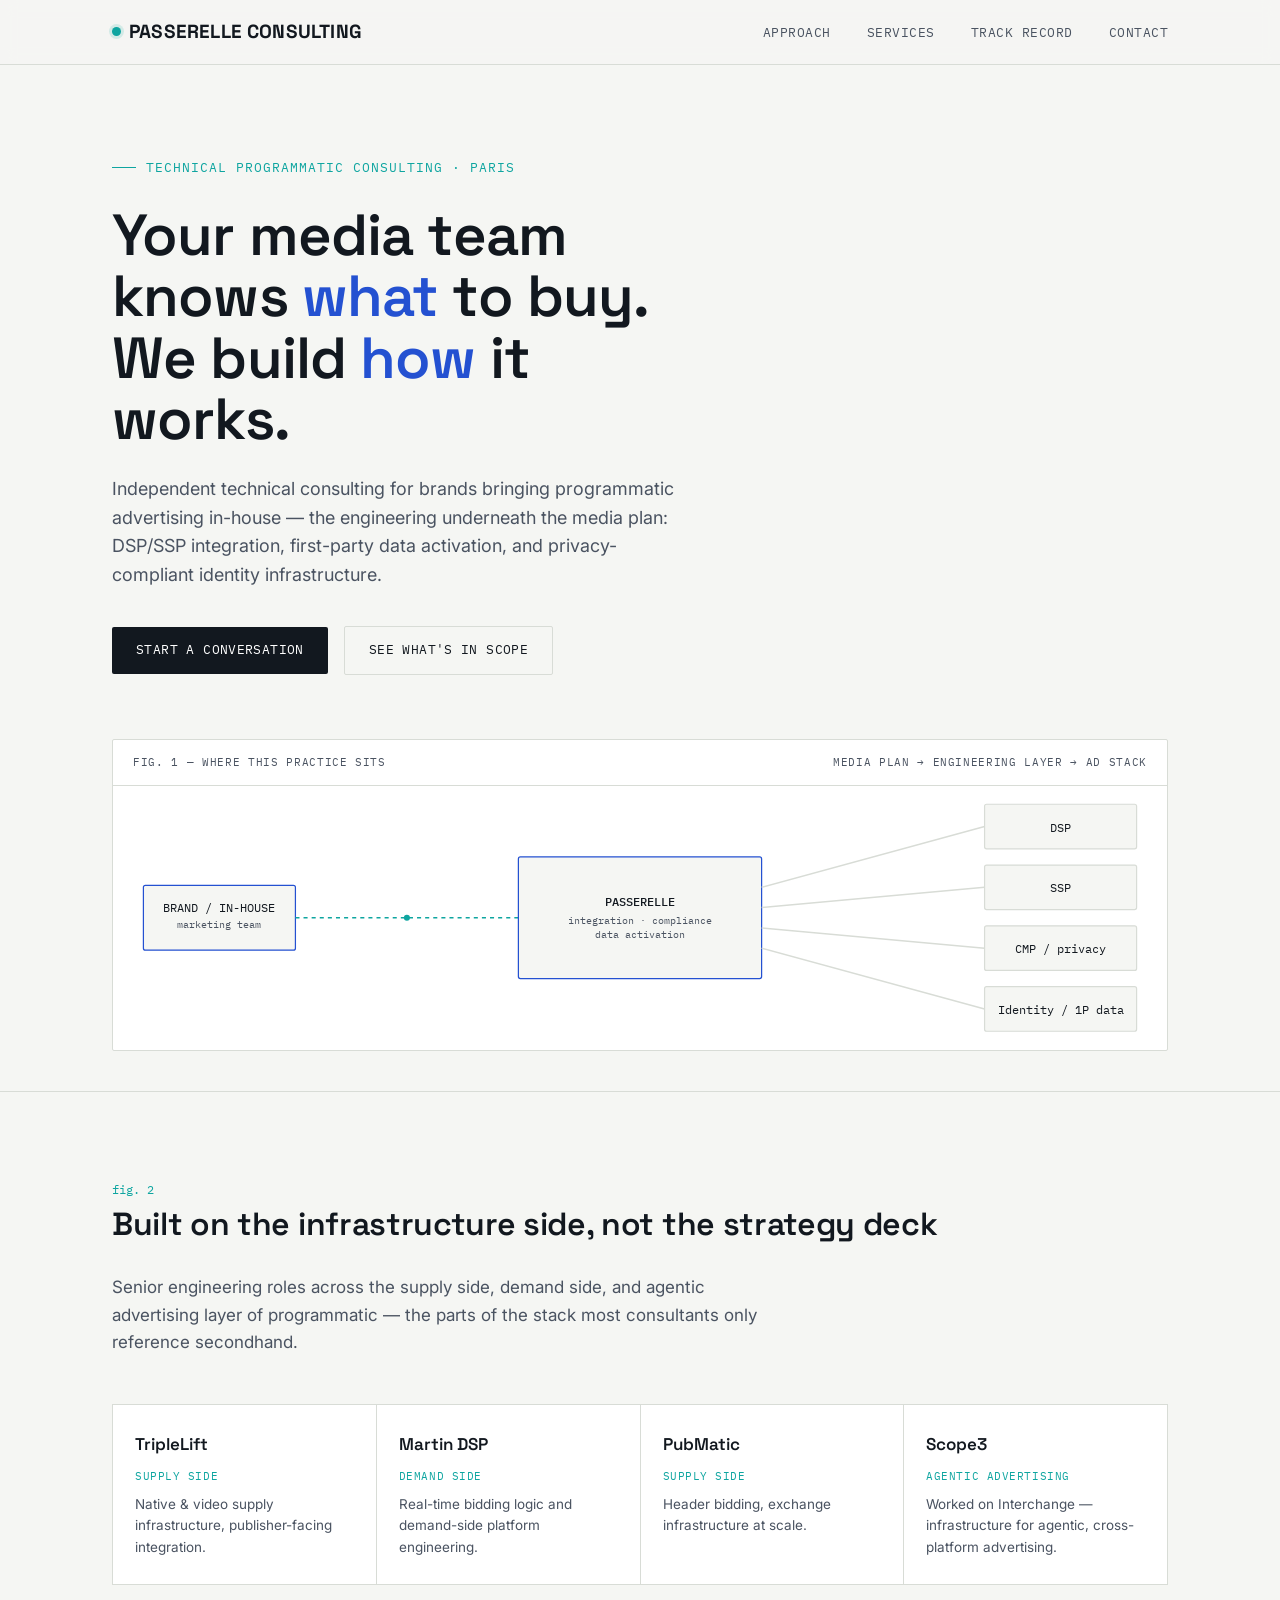
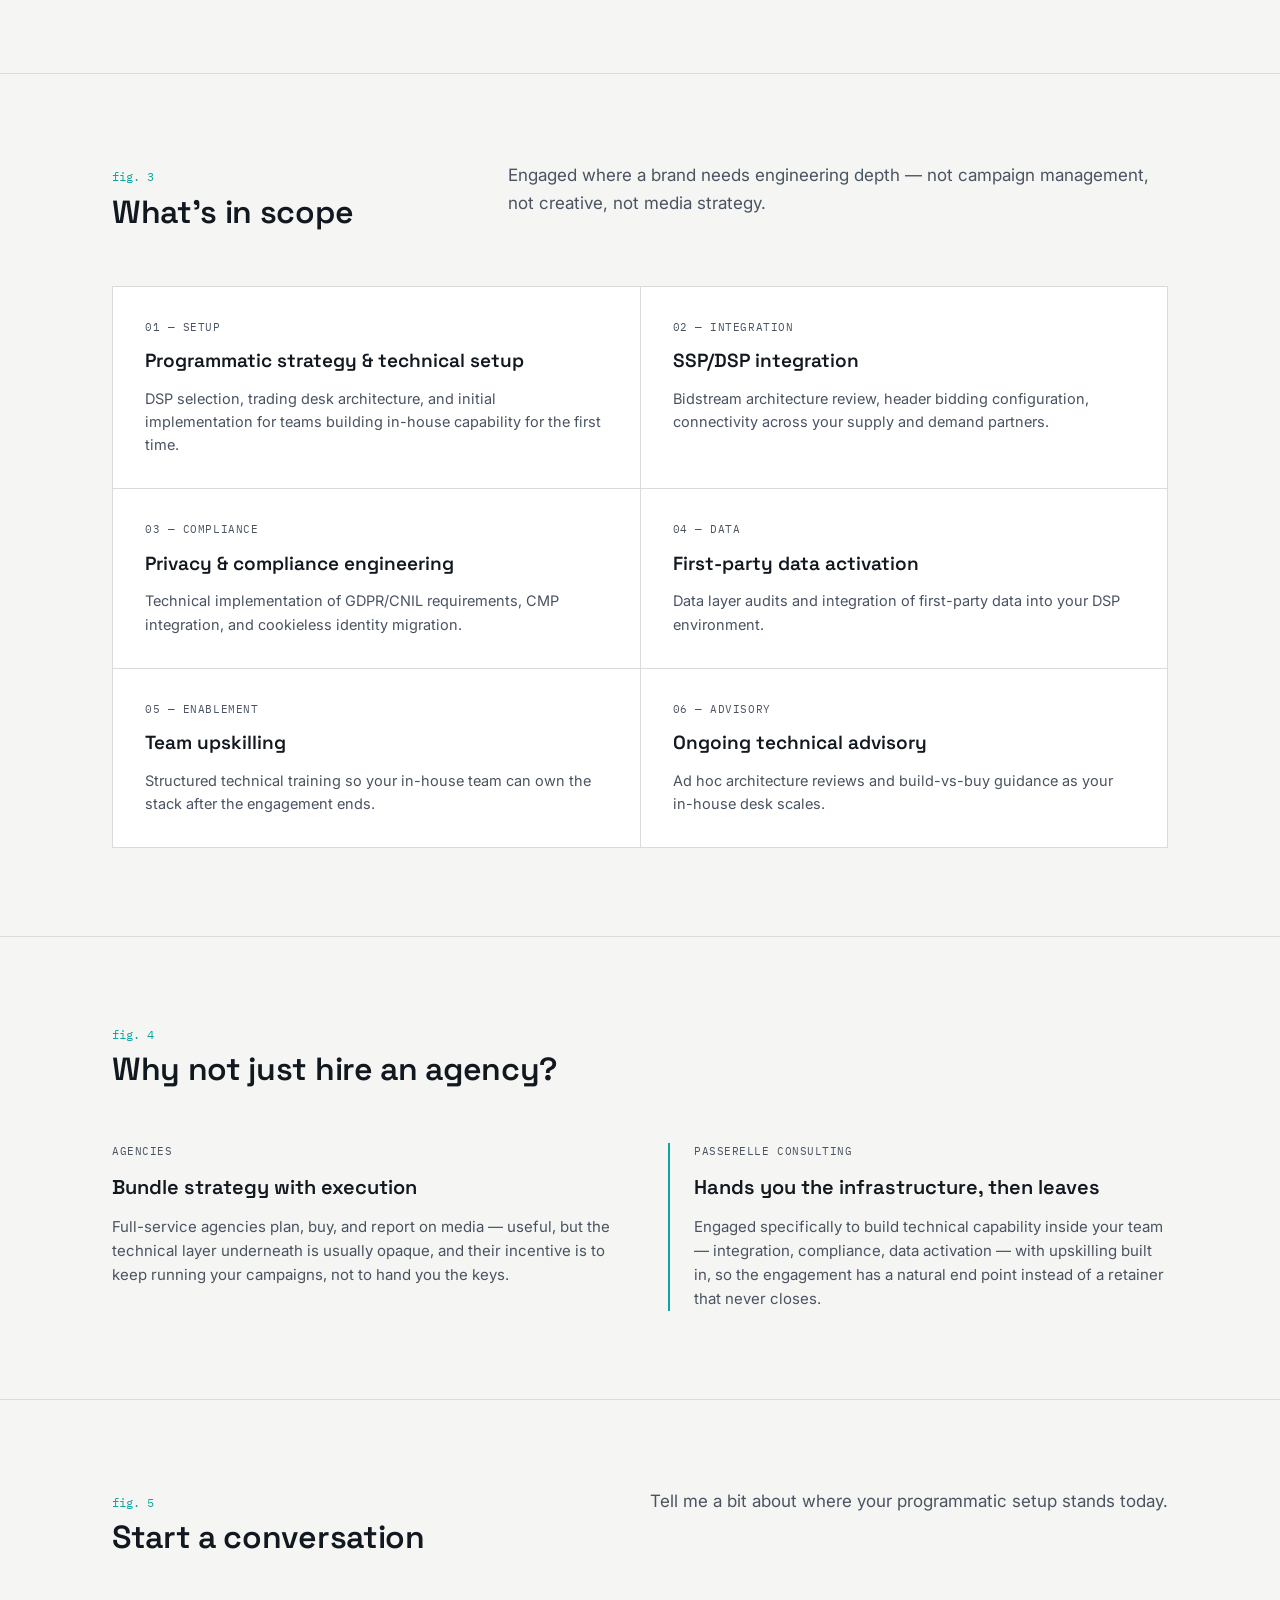
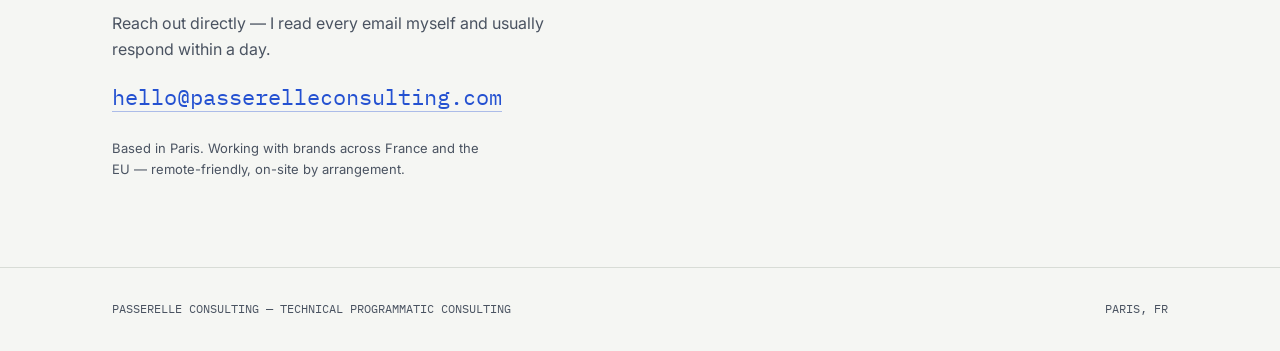
==== index.html @ 1ae9dc12 "update contact" ====
<!DOCTYPE html>
<html lang="en">
<head>
<meta charset="UTF-8">
<meta name="viewport" content="width=device-width, initial-scale=1.0">
<title>Passerelle Consulting — Technical Programmatic Consulting</title>
<link rel="preconnect" href="https://fonts.googleapis.com">
<link href="https://fonts.googleapis.com/css2?family=Space+Grotesk:wght@400;500;600;700&family=Inter:wght@400;500;600&family=IBM+Plex+Mono:wght@400;500&display=swap" rel="stylesheet">
<style>
  :root{
    --bg: #F5F6F3;
    --bg-panel: #FFFFFF;
    --ink: #12181F;
    --ink-soft: #4A5361;
    --line: #D8DCD6;
    --blue: #1E3A8A;
    --blue-bright: #2451D1;
    --trace: #0EA5A0;
    --amber: #C77C22;
    --radius: 2px;
  }
  *{ box-sizing: border-box; margin:0; padding:0; }
  html{ scroll-behavior: smooth; }
  body{
    background: var(--bg);
    color: var(--ink);
    font-family: 'Inter', sans-serif;
    font-size: 16px;
    line-height: 1.6;
    -webkit-font-smoothing: antialiased;
  }
  ::selection{ background: var(--trace); color: #fff; }
  a{ color: inherit; }
  .mono{ font-family: 'IBM Plex Mono', monospace; }
  .wrap{ max-width: 1120px; margin: 0 auto; padding: 0 32px; }

  /* Focus visibility */
  a:focus-visible, button:focus-visible, input:focus-visible, textarea:focus-visible{
    outline: 2px solid var(--blue-bright); outline-offset: 3px;
  }

  header{
    position: sticky; top:0; z-index: 50;
    background: rgba(245,246,243,0.9);
    backdrop-filter: blur(8px);
    border-bottom: 1px solid var(--line);
  }
  .nav{ display:flex; align-items:center; justify-content:space-between; height:64px; }
  .brand{ font-family:'Space Grotesk'; font-weight:700; font-size:19px; letter-spacing:0.01em; display:flex; align-items:center; gap:8px; text-decoration:none; color:var(--ink);}
  .brand-dot{ width:9px; height:9px; background:var(--trace); border-radius:50%; box-shadow:0 0 0 3px rgba(14,165,160,0.15);}
  .navlinks{ display:flex; gap:36px; list-style:none; }
  .navlinks a{ font-family:'IBM Plex Mono'; font-size:12.5px; letter-spacing:0.04em; text-transform:uppercase; text-decoration:none; color:var(--ink-soft); transition:color .15s; }
  .navlinks a:hover{ color:var(--blue-bright); }
  @media (max-width:720px){ .navlinks{ display:none; } }

  /* HERO */
  .hero{ padding: 92px 0 40px; }
  .eyebrow{
    font-family:'IBM Plex Mono'; font-size:12.5px; letter-spacing:0.08em; text-transform:uppercase;
    color: var(--trace); display:flex; align-items:center; gap:10px; margin-bottom:28px;
  }
  .eyebrow::before{ content:''; width:24px; height:1px; background:var(--trace); }
  h1{
    font-family:'Space Grotesk'; font-weight:600; font-size: clamp(34px, 5.4vw, 58px);
    line-height:1.06; letter-spacing:-0.015em; max-width: 15ch; color: var(--ink);
  }
  h1 em{ font-style:normal; color: var(--blue-bright); }
  .hero-sub{ max-width:52ch; margin-top:24px; font-size:18px; color:var(--ink-soft); }
  .hero-cta{ display:flex; gap:16px; margin-top:36px; flex-wrap:wrap; align-items:center;}
  .btn{
    font-family:'IBM Plex Mono'; font-size:13px; letter-spacing:0.03em; text-transform:uppercase;
    padding:13px 24px; border-radius:var(--radius); text-decoration:none; display:inline-block;
    transition: transform .15s ease, box-shadow .15s ease;
  }
  .btn-primary{ background:var(--ink); color:#fff; }
  .btn-primary:hover{ transform:translateY(-2px); box-shadow:0 6px 18px rgba(18,24,31,0.22); }
  .btn-ghost{ border:1px solid var(--line); color:var(--ink); }
  .btn-ghost:hover{ border-color:var(--blue-bright); color:var(--blue-bright); }

  /* SIGNAL DIAGRAM */
  .diagram{ margin-top:64px; border:1px solid var(--line); background:var(--bg-panel); border-radius:var(--radius); overflow:hidden; }
  .diagram-label{
    font-family:'IBM Plex Mono'; font-size:11px; letter-spacing:0.06em; text-transform:uppercase; color:var(--ink-soft);
    padding:14px 20px; border-bottom:1px solid var(--line); display:flex; justify-content:space-between;
  }
  .diagram svg{ display:block; width:100%; height:auto; }
  .node-label{ font-family:'IBM Plex Mono', monospace; font-size:12px; fill: var(--ink); }
  .node-sub{ font-family:'IBM Plex Mono', monospace; font-size:9.5px; fill: var(--ink-soft); }
  .trace-line{ stroke: var(--line); stroke-width:1.5; fill:none; }
  .trace-active{ stroke: var(--trace); stroke-width:1.5; fill:none; stroke-dasharray: 4 4; animation: dash 22s linear infinite; }
  @keyframes dash{ to{ stroke-dashoffset: -400; } }
  .node-box{ fill:var(--bg); stroke:var(--line); stroke-width:1.2; }
  .node-box.hi{ stroke: var(--blue-bright); }
  .pulse{ fill: var(--trace); }

  /* SECTIONS */
  section{ padding: 88px 0; border-top:1px solid var(--line); }
  .section-head{ display:flex; align-items:baseline; justify-content:space-between; margin-bottom:48px; gap:24px; flex-wrap:wrap; }
  .section-num{ font-family:'IBM Plex Mono'; font-size:12px; color:var(--trace); }
  h2{ font-family:'Space Grotesk'; font-weight:600; font-size: clamp(24px, 3vw, 32px); letter-spacing:-0.01em; }
  .lede{ max-width:60ch; color:var(--ink-soft); font-size:17px; }

  /* PEDIGREE */
  .pedigree-grid{ display:grid; grid-template-columns: repeat(4, 1fr); gap:1px; background:var(--line); border:1px solid var(--line); margin-top:8px;}
  .ped-card{ background:var(--bg-panel); padding:26px 22px; }
  .ped-card .co{ font-family:'Space Grotesk'; font-weight:600; font-size:17px; }
  .ped-card .role{ font-family:'IBM Plex Mono'; font-size:11px; text-transform:uppercase; letter-spacing:0.05em; color:var(--trace); margin-top:10px; }
  .ped-card .desc{ font-size:13.5px; color:var(--ink-soft); margin-top:8px; }
  @media (max-width:820px){ .pedigree-grid{ grid-template-columns: 1fr 1fr; } }
  @media (max-width:520px){ .pedigree-grid{ grid-template-columns: 1fr; } }

  /* SERVICES */
  .services{ display:grid; grid-template-columns: repeat(2, 1fr); gap:1px; background:var(--line); border:1px solid var(--line); }
  .svc{ background:var(--bg-panel); padding:32px; }
  .svc .tag{ font-family:'IBM Plex Mono'; font-size:11px; color: var(--ink-soft); text-transform:uppercase; letter-spacing:0.05em; }
  .svc h3{ font-family:'Space Grotesk'; font-size:19px; font-weight:600; margin-top:10px; }
  .svc p{ margin-top:10px; font-size:14.5px; color:var(--ink-soft); }
  @media (max-width:720px){ .services{ grid-template-columns: 1fr; } }

  /* APPROACH */
  .approach{ display:grid; grid-template-columns: 1fr 1fr; gap:56px; align-items:start; }
  .approach-col .k{ font-family:'IBM Plex Mono'; font-size:11px; text-transform:uppercase; letter-spacing:0.05em; color:var(--ink-soft); margin-bottom:10px; }
  .approach-col h3{ font-family:'Space Grotesk'; font-size:20px; font-weight:600; margin-bottom:12px; }
  .approach-col p{ color:var(--ink-soft); font-size:15px; }
  .approach-col.hi{ border-left:2px solid var(--trace); padding-left:24px; }
  @media (max-width:720px){ .approach{ grid-template-columns:1fr; } }

  /* CONTACT */
  .contact-grid{ display:grid; grid-template-columns: 1fr 1fr; gap:64px; }
  .field{ margin-bottom:20px; }
  label{ display:block; font-family:'IBM Plex Mono'; font-size:11px; text-transform:uppercase; letter-spacing:0.05em; color:var(--ink-soft); margin-bottom:8px; }
  input, textarea{
    width:100%; background:var(--bg-panel); border:1px solid var(--line); border-radius:var(--radius);
    padding:12px 14px; font-family:'Inter'; font-size:14.5px; color:var(--ink);
  }
  textarea{ resize:vertical; min-height:110px; }
  input:focus, textarea:focus{ border-color: var(--blue-bright); outline:none; }
  .direct{ margin-top:8px; }
  .direct a{ color:var(--blue-bright); text-decoration:none; border-bottom:1px solid rgba(36,81,209,0.35); }
  @media (max-width:720px){ .contact-grid{ grid-template-columns:1fr; gap:36px; } }

  footer{ border-top:1px solid var(--line); padding:32px 0; }
  .foot-row{ display:flex; justify-content:space-between; align-items:center; flex-wrap:wrap; gap:12px; }
  .foot-row span{ font-family:'IBM Plex Mono'; font-size:11.5px; color:var(--ink-soft); }

  @media (prefers-reduced-motion: reduce){
    .trace-active{ animation:none; }
    html{ scroll-behavior:auto; }
  }
</style>
</head>
<body>

<header>
  <div class="wrap nav">
    <a href="#" class="brand"><span class="brand-dot"></span>PASSERELLE CONSULTING</a>
    <ul class="navlinks">
      <li><a href="#approach">Approach</a></li>
      <li><a href="#services">Services</a></li>
      <li><a href="#pedigree">Track record</a></li>
      <li><a href="#contact">Contact</a></li>
    </ul>
  </div>
</header>

<main>
  <section class="hero" style="border-top:none; padding-top:92px;">
    <div class="wrap">
      <div class="eyebrow">Technical programmatic consulting · Paris</div>
      <h1>Your media team knows <em>what</em> to buy.<br>We build <em>how</em> it works.</h1>
      <p class="hero-sub">Independent technical consulting for brands bringing programmatic advertising in-house — the engineering underneath the media plan: DSP/SSP integration, first-party data activation, and privacy-compliant identity infrastructure.</p>
      <div class="hero-cta">
        <a href="#contact" class="btn btn-primary">Start a conversation</a>
        <a href="#services" class="btn btn-ghost">See what's in scope</a>
      </div>

      <div class="diagram">
        <div class="diagram-label">
          <span>fig. 1 — where this practice sits</span>
          <span>media plan → engineering layer → ad stack</span>
        </div>
        <svg viewBox="0 0 1040 260" xmlns="http://www.w3.org/2000/svg" role="img" aria-label="Diagram showing the consultancy positioned between a brand's marketing team and its DSP, SSP, CMP, and identity infrastructure">
          <!-- BRAND node -->
          <rect x="30" y="98" width="150" height="64" rx="2" class="node-box hi"/>
          <text x="105" y="124" text-anchor="middle" class="node-label">BRAND / IN-HOUSE</text>
          <text x="105" y="140" text-anchor="middle" class="node-sub">marketing team</text>

          <!-- trace to center -->
          <path d="M180,130 L 400,130" class="trace-active"/>
          <circle cx="290" cy="130" r="3" class="pulse"/>

          <!-- CENTER engineering layer -->
          <rect x="400" y="70" width="240" height="120" rx="2" class="node-box hi" stroke-width="1.6"/>
          <text x="520" y="118" text-anchor="middle" class="node-label" font-weight="500">PASSERELLE</text>
          <text x="520" y="136" text-anchor="middle" class="node-sub">integration · compliance</text>
          <text x="520" y="150" text-anchor="middle" class="node-sub">data activation</text>

          <!-- traces out to 4 nodes -->
          <path d="M640,100 L 860,40" class="trace-line"/>
          <path d="M640,120 L 860,100" class="trace-line"/>
          <path d="M640,140 L 860,160" class="trace-line"/>
          <path d="M640,160 L 860,220" class="trace-line"/>

          <rect x="860" y="18" width="150" height="44" rx="2" class="node-box"/>
          <text x="935" y="45" text-anchor="middle" class="node-label">DSP</text>

          <rect x="860" y="78" width="150" height="44" rx="2" class="node-box"/>
          <text x="935" y="105" text-anchor="middle" class="node-label">SSP</text>

          <rect x="860" y="138" width="150" height="44" rx="2" class="node-box"/>
          <text x="935" y="165" text-anchor="middle" class="node-label">CMP / privacy</text>

          <rect x="860" y="198" width="150" height="44" rx="2" class="node-box"/>
          <text x="935" y="225" text-anchor="middle" class="node-label">Identity / 1P data</text>
        </svg>
      </div>
    </div>
  </section>

  <section id="pedigree">
    <div class="wrap">
      <div class="section-head">
        <div>
          <div class="section-num mono">fig. 2</div>
          <h2>Built on the infrastructure side, not the strategy deck</h2>
        </div>
        <p class="lede">Senior engineering roles across the supply side, demand side, and agentic advertising layer of programmatic — the parts of the stack most consultants only reference secondhand.</p>
      </div>
      <div class="pedigree-grid">
        <div class="ped-card">
          <div class="co">TripleLift</div>
          <div class="role">Supply side</div>
          <div class="desc">Native & video supply infrastructure, publisher-facing integration.</div>
        </div>
        <div class="ped-card">
          <div class="co">Martin DSP</div>
          <div class="role">Demand side</div>
          <div class="desc">Real-time bidding logic and demand-side platform engineering.</div>
        </div>
        <div class="ped-card">
          <div class="co">PubMatic</div>
          <div class="role">Supply side</div>
          <div class="desc">Header bidding, exchange infrastructure at scale.</div>
        </div>
        <div class="ped-card">
          <div class="co">Scope3</div>
          <div class="role">Agentic advertising</div>
          <div class="desc">Worked on Interchange — infrastructure for agentic, cross-platform advertising.</div>
        </div>
      </div>
    </div>
  </section>

  <section id="services">
    <div class="wrap">
      <div class="section-head">
        <div>
          <div class="section-num mono">fig. 3</div>
          <h2>What's in scope</h2>
        </div>
        <p class="lede">Engaged where a brand needs engineering depth — not campaign management, not creative, not media strategy.</p>
      </div>
      <div class="services">
        <div class="svc">
          <div class="tag">01 — setup</div>
          <h3>Programmatic strategy &amp; technical setup</h3>
          <p>DSP selection, trading desk architecture, and initial implementation for teams building in-house capability for the first time.</p>
        </div>
        <div class="svc">
          <div class="tag">02 — integration</div>
          <h3>SSP/DSP integration</h3>
          <p>Bidstream architecture review, header bidding configuration, connectivity across your supply and demand partners.</p>
        </div>
        <div class="svc">
          <div class="tag">03 — compliance</div>
          <h3>Privacy &amp; compliance engineering</h3>
          <p>Technical implementation of GDPR/CNIL requirements, CMP integration, and cookieless identity migration.</p>
        </div>
        <div class="svc">
          <div class="tag">04 — data</div>
          <h3>First-party data activation</h3>
          <p>Data layer audits and integration of first-party data into your DSP environment.</p>
        </div>
        <div class="svc">
          <div class="tag">05 — enablement</div>
          <h3>Team upskilling</h3>
          <p>Structured technical training so your in-house team can own the stack after the engagement ends.</p>
        </div>
        <div class="svc">
          <div class="tag">06 — advisory</div>
          <h3>Ongoing technical advisory</h3>
          <p>Ad hoc architecture reviews and build-vs-buy guidance as your in-house desk scales.</p>
        </div>
      </div>
    </div>
  </section>

  <section id="approach">
    <div class="wrap">
      <div class="section-head">
        <div>
          <div class="section-num mono">fig. 4</div>
          <h2>Why not just hire an agency?</h2>
        </div>
      </div>
      <div class="approach">
        <div class="approach-col">
          <div class="k">Agencies</div>
          <h3>Bundle strategy with execution</h3>
          <p>Full-service agencies plan, buy, and report on media — useful, but the technical layer underneath is usually opaque, and their incentive is to keep running your campaigns, not to hand you the keys.</p>
        </div>
        <div class="approach-col hi">
          <div class="k">Passerelle Consulting</div>
          <h3>Hands you the infrastructure, then leaves</h3>
          <p>Engaged specifically to build technical capability inside your team — integration, compliance, data activation — with upskilling built in, so the engagement has a natural end point instead of a retainer that never closes.</p>
        </div>
      </div>
    </div>
  </section>

  <section id="contact">
    <div class="wrap">
      <div class="section-head">
        <div>
          <div class="section-num mono">fig. 5</div>
          <h2>Start a conversation</h2>
        </div>
        <p class="lede">Tell me a bit about where your programmatic setup stands today.</p>
      </div>
      <div>
        <p style="color:var(--ink-soft); font-size:16px; max-width:46ch;">Reach out directly — I read every email myself and usually respond within a day.</p>
        <p class="direct mono" style="margin-top:16px; font-size:22px;"><a href="mailto:hello@passerelleconsulting.com">hello@passerelleconsulting.com</a></p>
        <p style="margin-top:24px; font-size:13px; color:var(--ink-soft); max-width:46ch;">Based in Paris. Working with brands across France and the EU — remote-friendly, on-site by arrangement.</p>
      </div>
    </div>
  </section>
</main>

<footer>
  <div class="wrap foot-row">
    <span>PASSERELLE CONSULTING — TECHNICAL PROGRAMMATIC CONSULTING</span>
    <span>PARIS, FR</span>
  </div>
</footer>

</body>
</html>
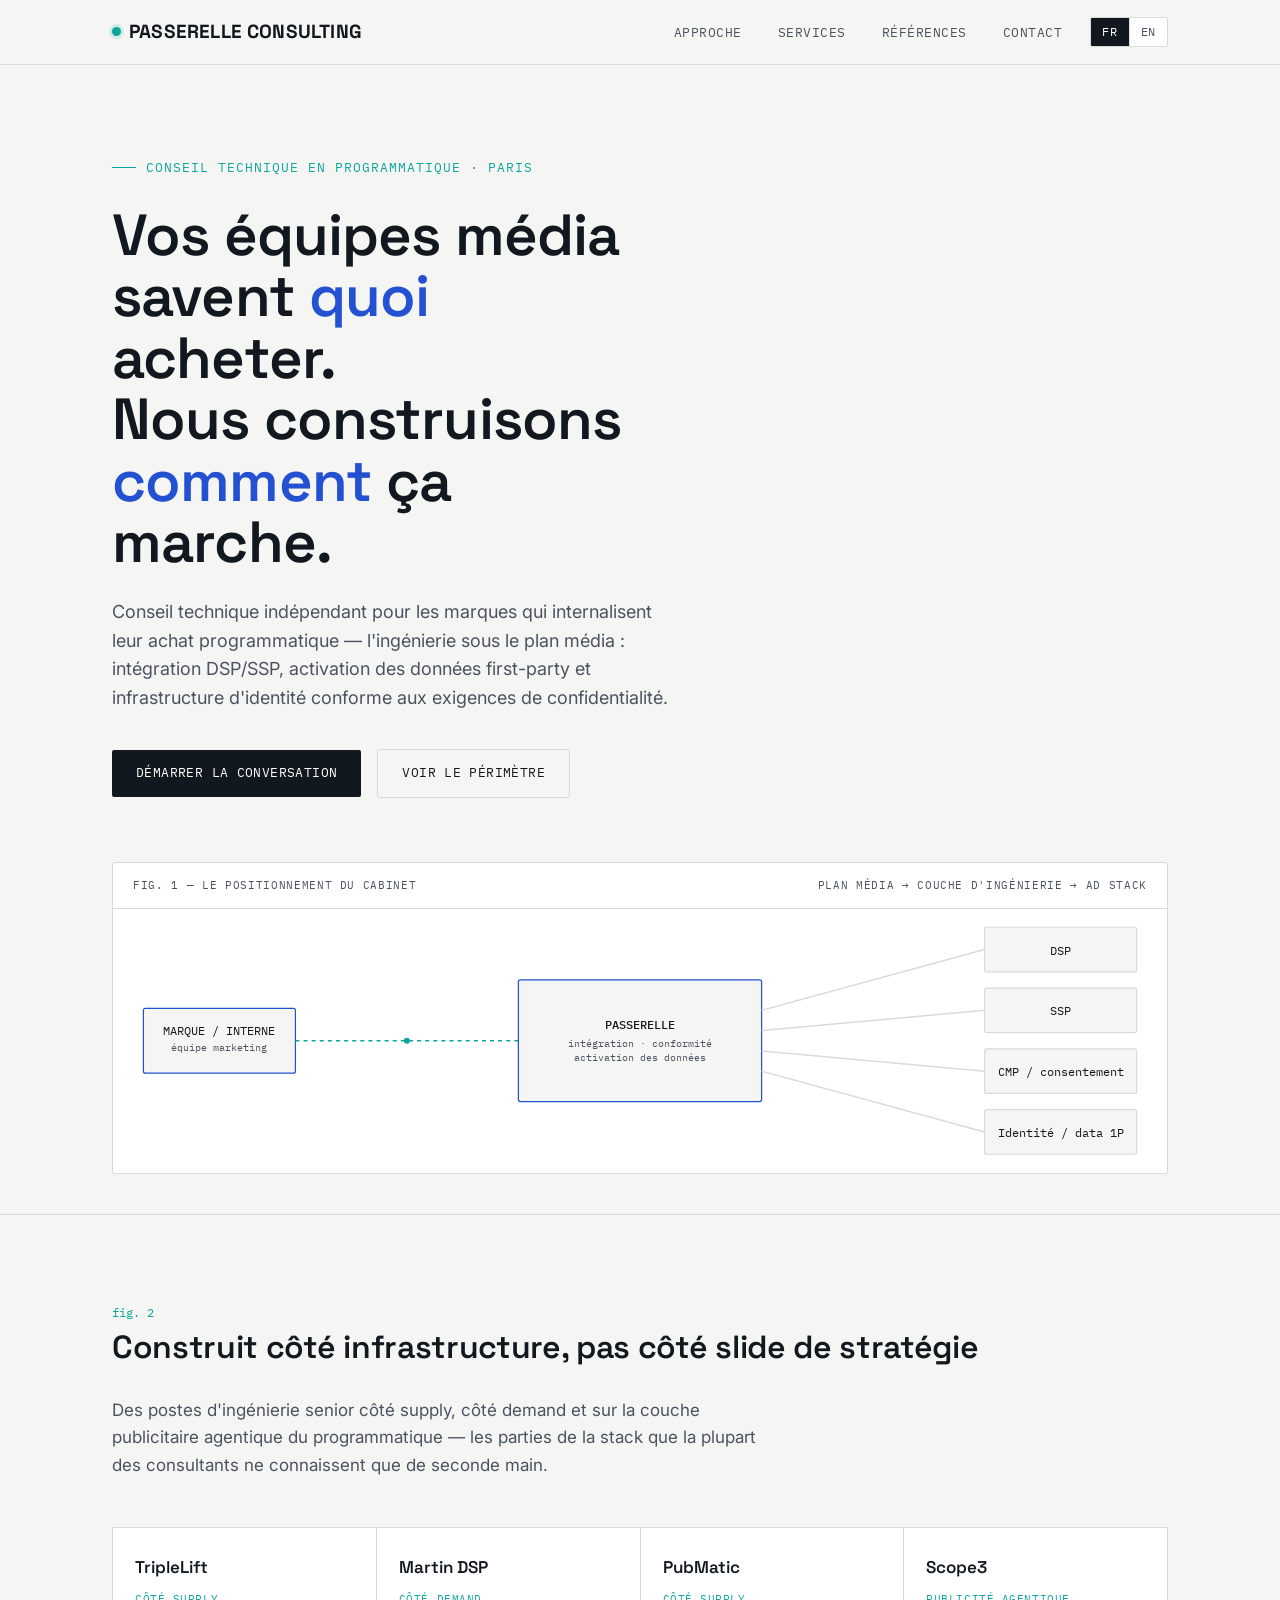
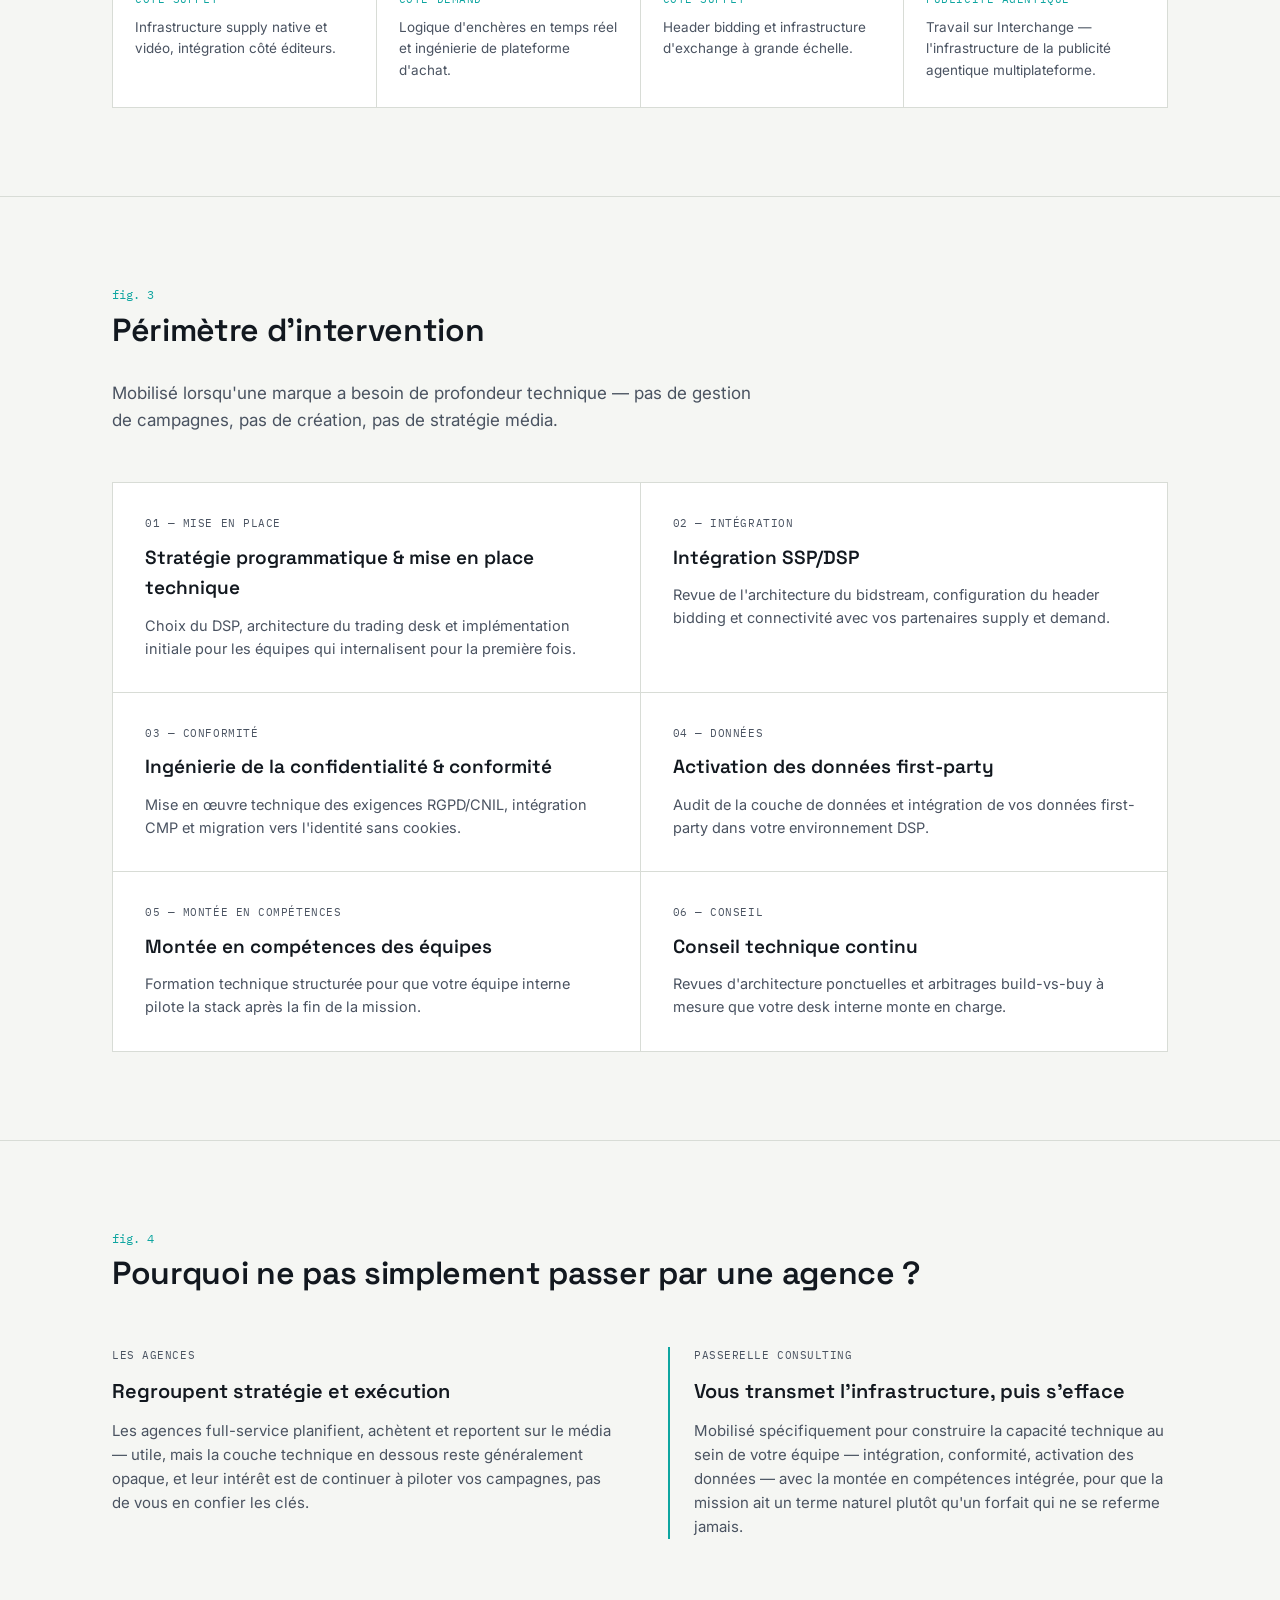
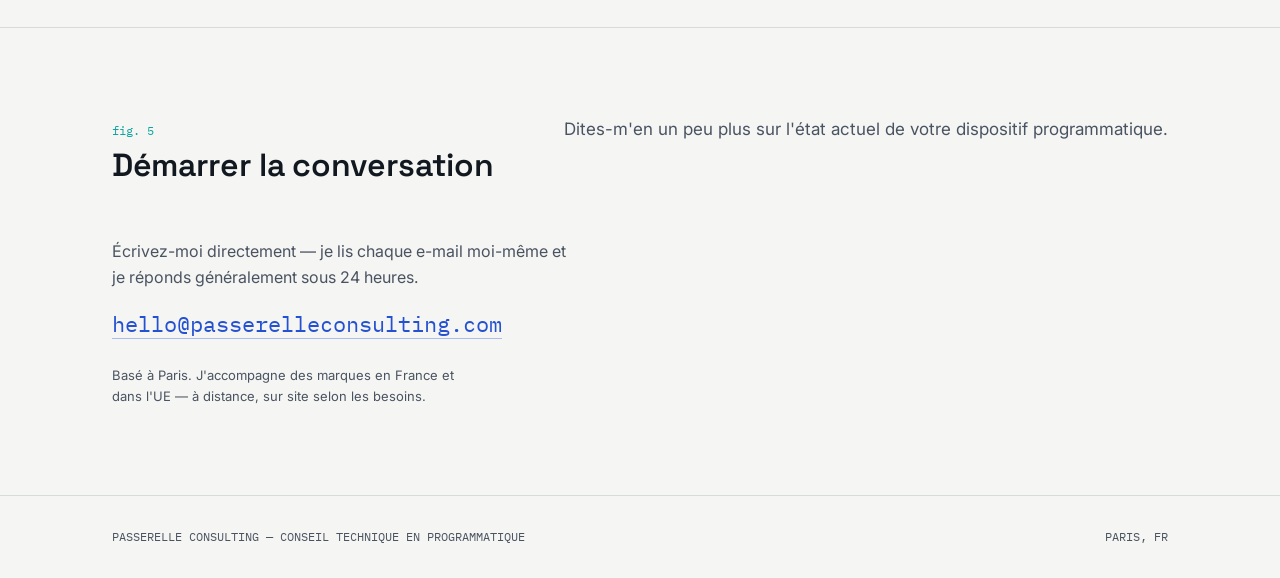
==== commit afae0036: "Add FR/EN language toggle with French as default Site now ships in French by default with an EN togg" ====
--- a/index.html
+++ b/index.html
@@ -1,9 +1,9 @@
 <!DOCTYPE html>
-<html lang="en">
+<html lang="fr">
 <head>
 <meta charset="UTF-8">
 <meta name="viewport" content="width=device-width, initial-scale=1.0">
-<title>Passerelle Consulting — Technical Programmatic Consulting</title>
+<title>Passerelle Consulting — Conseil technique en programmatique</title>
 <link rel="preconnect" href="https://fonts.googleapis.com">
 <link href="https://fonts.googleapis.com/css2?family=Space+Grotesk:wght@400;500;600;700&family=Inter:wght@400;500;600&family=IBM+Plex+Mono:wght@400;500&display=swap" rel="stylesheet">
 <style>
@@ -53,6 +53,22 @@
   .navlinks a:hover{ color:var(--blue-bright); }
   @media (max-width:720px){ .navlinks{ display:none; } }
 
+  /* LANGUAGE TOGGLE */
+  .nav-right{ display:flex; align-items:center; gap:28px; }
+  .lang{
+    display:flex; align-items:center; border:1px solid var(--line);
+    border-radius:var(--radius); overflow:hidden; background:var(--bg-panel);
+  }
+  .lang button{
+    font-family:'IBM Plex Mono', monospace; font-size:11.5px; letter-spacing:0.06em;
+    padding:6px 11px; border:none; background:transparent; color:var(--ink-soft);
+    cursor:pointer; transition: background .15s, color .15s; line-height:1.4;
+  }
+  .lang button + button{ border-left:1px solid var(--line); }
+  .lang button:hover{ color:var(--blue-bright); }
+  .lang button[aria-pressed="true"]{ background:var(--ink); color:#fff; }
+  .lang button[aria-pressed="true"]:hover{ color:#fff; }
+
   /* HERO */
   .hero{ padding: 92px 0 40px; }
   .eyebrow{
@@ -154,36 +170,42 @@
 <header>
   <div class="wrap nav">
     <a href="#" class="brand"><span class="brand-dot"></span>PASSERELLE CONSULTING</a>
-    <ul class="navlinks">
-      <li><a href="#approach">Approach</a></li>
-      <li><a href="#services">Services</a></li>
-      <li><a href="#pedigree">Track record</a></li>
-      <li><a href="#contact">Contact</a></li>
-    </ul>
+    <div class="nav-right">
+      <ul class="navlinks">
+        <li><a href="#approach" data-i18n="nav.approach">Approche</a></li>
+        <li><a href="#services" data-i18n="nav.services">Services</a></li>
+        <li><a href="#pedigree" data-i18n="nav.pedigree">Références</a></li>
+        <li><a href="#contact" data-i18n="nav.contact">Contact</a></li>
+      </ul>
+      <div class="lang" role="group" data-i18n-label="lang.aria" aria-label="Choix de la langue">
+        <button type="button" data-lang="fr" aria-pressed="true" lang="fr">FR</button>
+        <button type="button" data-lang="en" aria-pressed="false" lang="en">EN</button>
+      </div>
+    </div>
   </div>
 </header>
 
 <main>
   <section class="hero" style="border-top:none; padding-top:92px;">
     <div class="wrap">
-      <div class="eyebrow">Technical programmatic consulting · Paris</div>
-      <h1>Your media team knows <em>what</em> to buy.<br>We build <em>how</em> it works.</h1>
-      <p class="hero-sub">Independent technical consulting for brands bringing programmatic advertising in-house — the engineering underneath the media plan: DSP/SSP integration, first-party data activation, and privacy-compliant identity infrastructure.</p>
+      <div class="eyebrow" data-i18n="hero.eyebrow">Conseil technique en programmatique · Paris</div>
+      <h1 data-i18n-html="hero.h1">Vos équipes média savent <em>quoi</em> acheter.<br>Nous construisons <em>comment</em> ça marche.</h1>
+      <p class="hero-sub" data-i18n="hero.sub">Conseil technique indépendant pour les marques qui internalisent leur achat programmatique — l'ingénierie sous le plan média : intégration DSP/SSP, activation des données first-party et infrastructure d'identité conforme aux exigences de confidentialité.</p>
       <div class="hero-cta">
-        <a href="#contact" class="btn btn-primary">Start a conversation</a>
-        <a href="#services" class="btn btn-ghost">See what's in scope</a>
+        <a href="#contact" class="btn btn-primary" data-i18n="hero.cta1">Démarrer la conversation</a>
+        <a href="#services" class="btn btn-ghost" data-i18n="hero.cta2">Voir le périmètre</a>
       </div>
 
       <div class="diagram">
         <div class="diagram-label">
-          <span>fig. 1 — where this practice sits</span>
-          <span>media plan → engineering layer → ad stack</span>
-        </div>
-        <svg viewBox="0 0 1040 260" xmlns="http://www.w3.org/2000/svg" role="img" aria-label="Diagram showing the consultancy positioned between a brand's marketing team and its DSP, SSP, CMP, and identity infrastructure">
+          <span data-i18n="fig1.left">fig. 1 — le positionnement du cabinet</span>
+          <span data-i18n="fig1.right">plan média → couche d'ingénierie → ad stack</span>
+        </div>
+        <svg viewBox="0 0 1040 260" xmlns="http://www.w3.org/2000/svg" role="img" data-i18n-label="fig1.alt" aria-label="Schéma montrant le cabinet positionné entre l'équipe marketing d'une marque et son infrastructure DSP, SSP, CMP et identité">
           <!-- BRAND node -->
           <rect x="30" y="98" width="150" height="64" rx="2" class="node-box hi"/>
-          <text x="105" y="124" text-anchor="middle" class="node-label">BRAND / IN-HOUSE</text>
-          <text x="105" y="140" text-anchor="middle" class="node-sub">marketing team</text>
+          <text x="105" y="124" text-anchor="middle" class="node-label" data-i18n="fig1.brand">MARQUE / INTERNE</text>
+          <text x="105" y="140" text-anchor="middle" class="node-sub" data-i18n="fig1.brandSub">équipe marketing</text>
 
           <!-- trace to center -->
           <path d="M180,130 L 400,130" class="trace-active"/>
@@ -192,8 +214,8 @@
           <!-- CENTER engineering layer -->
           <rect x="400" y="70" width="240" height="120" rx="2" class="node-box hi" stroke-width="1.6"/>
           <text x="520" y="118" text-anchor="middle" class="node-label" font-weight="500">PASSERELLE</text>
-          <text x="520" y="136" text-anchor="middle" class="node-sub">integration · compliance</text>
-          <text x="520" y="150" text-anchor="middle" class="node-sub">data activation</text>
+          <text x="520" y="136" text-anchor="middle" class="node-sub" data-i18n="fig1.core1">intégration · conformité</text>
+          <text x="520" y="150" text-anchor="middle" class="node-sub" data-i18n="fig1.core2">activation des données</text>
 
           <!-- traces out to 4 nodes -->
           <path d="M640,100 L 860,40" class="trace-line"/>
@@ -208,10 +230,10 @@
           <text x="935" y="105" text-anchor="middle" class="node-label">SSP</text>
 
           <rect x="860" y="138" width="150" height="44" rx="2" class="node-box"/>
-          <text x="935" y="165" text-anchor="middle" class="node-label">CMP / privacy</text>
+          <text x="935" y="165" text-anchor="middle" class="node-label" data-i18n="fig1.cmp">CMP / consentement</text>
 
           <rect x="860" y="198" width="150" height="44" rx="2" class="node-box"/>
-          <text x="935" y="225" text-anchor="middle" class="node-label">Identity / 1P data</text>
+          <text x="935" y="225" text-anchor="middle" class="node-label" data-i18n="fig1.identity">Identité / data 1P</text>
         </svg>
       </div>
     </div>
@@ -222,30 +244,30 @@
       <div class="section-head">
         <div>
           <div class="section-num mono">fig. 2</div>
-          <h2>Built on the infrastructure side, not the strategy deck</h2>
-        </div>
-        <p class="lede">Senior engineering roles across the supply side, demand side, and agentic advertising layer of programmatic — the parts of the stack most consultants only reference secondhand.</p>
+          <h2 data-i18n="ped.h2">Construit côté infrastructure, pas côté slide de stratégie</h2>
+        </div>
+        <p class="lede" data-i18n="ped.lede">Des postes d'ingénierie senior côté supply, côté demand et sur la couche publicitaire agentique du programmatique — les parties de la stack que la plupart des consultants ne connaissent que de seconde main.</p>
       </div>
       <div class="pedigree-grid">
         <div class="ped-card">
           <div class="co">TripleLift</div>
-          <div class="role">Supply side</div>
-          <div class="desc">Native & video supply infrastructure, publisher-facing integration.</div>
+          <div class="role" data-i18n="ped.supply">Côté supply</div>
+          <div class="desc" data-i18n="ped.d1">Infrastructure supply native et vidéo, intégration côté éditeurs.</div>
         </div>
         <div class="ped-card">
           <div class="co">Martin DSP</div>
-          <div class="role">Demand side</div>
-          <div class="desc">Real-time bidding logic and demand-side platform engineering.</div>
+          <div class="role" data-i18n="ped.demand">Côté demand</div>
+          <div class="desc" data-i18n="ped.d2">Logique d'enchères en temps réel et ingénierie de plateforme d'achat.</div>
         </div>
         <div class="ped-card">
           <div class="co">PubMatic</div>
-          <div class="role">Supply side</div>
-          <div class="desc">Header bidding, exchange infrastructure at scale.</div>
+          <div class="role" data-i18n="ped.supply">Côté supply</div>
+          <div class="desc" data-i18n="ped.d3">Header bidding et infrastructure d'exchange à grande échelle.</div>
         </div>
         <div class="ped-card">
           <div class="co">Scope3</div>
-          <div class="role">Agentic advertising</div>
-          <div class="desc">Worked on Interchange — infrastructure for agentic, cross-platform advertising.</div>
+          <div class="role" data-i18n="ped.agentic">Publicité agentique</div>
+          <div class="desc" data-i18n="ped.d4">Travail sur Interchange — l'infrastructure de la publicité agentique multiplateforme.</div>
         </div>
       </div>
     </div>
@@ -256,40 +278,40 @@
       <div class="section-head">
         <div>
           <div class="section-num mono">fig. 3</div>
-          <h2>What's in scope</h2>
-        </div>
-        <p class="lede">Engaged where a brand needs engineering depth — not campaign management, not creative, not media strategy.</p>
+          <h2 data-i18n="svc.h2">Périmètre d'intervention</h2>
+        </div>
+        <p class="lede" data-i18n="svc.lede">Mobilisé lorsqu'une marque a besoin de profondeur technique — pas de gestion de campagnes, pas de création, pas de stratégie média.</p>
       </div>
       <div class="services">
         <div class="svc">
-          <div class="tag">01 — setup</div>
-          <h3>Programmatic strategy &amp; technical setup</h3>
-          <p>DSP selection, trading desk architecture, and initial implementation for teams building in-house capability for the first time.</p>
-        </div>
-        <div class="svc">
-          <div class="tag">02 — integration</div>
-          <h3>SSP/DSP integration</h3>
-          <p>Bidstream architecture review, header bidding configuration, connectivity across your supply and demand partners.</p>
-        </div>
-        <div class="svc">
-          <div class="tag">03 — compliance</div>
-          <h3>Privacy &amp; compliance engineering</h3>
-          <p>Technical implementation of GDPR/CNIL requirements, CMP integration, and cookieless identity migration.</p>
-        </div>
-        <div class="svc">
-          <div class="tag">04 — data</div>
-          <h3>First-party data activation</h3>
-          <p>Data layer audits and integration of first-party data into your DSP environment.</p>
-        </div>
-        <div class="svc">
-          <div class="tag">05 — enablement</div>
-          <h3>Team upskilling</h3>
-          <p>Structured technical training so your in-house team can own the stack after the engagement ends.</p>
-        </div>
-        <div class="svc">
-          <div class="tag">06 — advisory</div>
-          <h3>Ongoing technical advisory</h3>
-          <p>Ad hoc architecture reviews and build-vs-buy guidance as your in-house desk scales.</p>
+          <div class="tag" data-i18n="svc.t1">01 — mise en place</div>
+          <h3 data-i18n="svc.h1">Stratégie programmatique &amp; mise en place technique</h3>
+          <p data-i18n="svc.p1">Choix du DSP, architecture du trading desk et implémentation initiale pour les équipes qui internalisent pour la première fois.</p>
+        </div>
+        <div class="svc">
+          <div class="tag" data-i18n="svc.t2">02 — intégration</div>
+          <h3 data-i18n="svc.h3b">Intégration SSP/DSP</h3>
+          <p data-i18n="svc.p2">Revue de l'architecture du bidstream, configuration du header bidding et connectivité avec vos partenaires supply et demand.</p>
+        </div>
+        <div class="svc">
+          <div class="tag" data-i18n="svc.t3">03 — conformité</div>
+          <h3 data-i18n="svc.h3c">Ingénierie de la confidentialité &amp; conformité</h3>
+          <p data-i18n="svc.p3">Mise en œuvre technique des exigences RGPD/CNIL, intégration CMP et migration vers l'identité sans cookies.</p>
+        </div>
+        <div class="svc">
+          <div class="tag" data-i18n="svc.t4">04 — données</div>
+          <h3 data-i18n="svc.h3d">Activation des données first-party</h3>
+          <p data-i18n="svc.p4">Audit de la couche de données et intégration de vos données first-party dans votre environnement DSP.</p>
+        </div>
+        <div class="svc">
+          <div class="tag" data-i18n="svc.t5">05 — montée en compétences</div>
+          <h3 data-i18n="svc.h3e">Montée en compétences des équipes</h3>
+          <p data-i18n="svc.p5">Formation technique structurée pour que votre équipe interne pilote la stack après la fin de la mission.</p>
+        </div>
+        <div class="svc">
+          <div class="tag" data-i18n="svc.t6">06 — conseil</div>
+          <h3 data-i18n="svc.h3f">Conseil technique continu</h3>
+          <p data-i18n="svc.p6">Revues d'architecture ponctuelles et arbitrages build-vs-buy à mesure que votre desk interne monte en charge.</p>
         </div>
       </div>
     </div>
@@ -300,19 +322,19 @@
       <div class="section-head">
         <div>
           <div class="section-num mono">fig. 4</div>
-          <h2>Why not just hire an agency?</h2>
+          <h2 data-i18n="app.h2">Pourquoi ne pas simplement passer par une agence ?</h2>
         </div>
       </div>
       <div class="approach">
         <div class="approach-col">
-          <div class="k">Agencies</div>
-          <h3>Bundle strategy with execution</h3>
-          <p>Full-service agencies plan, buy, and report on media — useful, but the technical layer underneath is usually opaque, and their incentive is to keep running your campaigns, not to hand you the keys.</p>
+          <div class="k" data-i18n="app.k1">Les agences</div>
+          <h3 data-i18n="app.h3a">Regroupent stratégie et exécution</h3>
+          <p data-i18n="app.p1">Les agences full-service planifient, achètent et reportent sur le média — utile, mais la couche technique en dessous reste généralement opaque, et leur intérêt est de continuer à piloter vos campagnes, pas de vous en confier les clés.</p>
         </div>
         <div class="approach-col hi">
           <div class="k">Passerelle Consulting</div>
-          <h3>Hands you the infrastructure, then leaves</h3>
-          <p>Engaged specifically to build technical capability inside your team — integration, compliance, data activation — with upskilling built in, so the engagement has a natural end point instead of a retainer that never closes.</p>
+          <h3 data-i18n="app.h3b">Vous transmet l'infrastructure, puis s'efface</h3>
+          <p data-i18n="app.p2">Mobilisé spécifiquement pour construire la capacité technique au sein de votre équipe — intégration, conformité, activation des données — avec la montée en compétences intégrée, pour que la mission ait un terme naturel plutôt qu'un forfait qui ne se referme jamais.</p>
         </div>
       </div>
     </div>
@@ -323,14 +345,14 @@
       <div class="section-head">
         <div>
           <div class="section-num mono">fig. 5</div>
-          <h2>Start a conversation</h2>
-        </div>
-        <p class="lede">Tell me a bit about where your programmatic setup stands today.</p>
+          <h2 data-i18n="con.h2">Démarrer la conversation</h2>
+        </div>
+        <p class="lede" data-i18n="con.lede">Dites-m'en un peu plus sur l'état actuel de votre dispositif programmatique.</p>
       </div>
       <div>
-        <p style="color:var(--ink-soft); font-size:16px; max-width:46ch;">Reach out directly — I read every email myself and usually respond within a day.</p>
+        <p style="color:var(--ink-soft); font-size:16px; max-width:46ch;" data-i18n="con.p1">Écrivez-moi directement — je lis chaque e-mail moi-même et je réponds généralement sous 24 heures.</p>
         <p class="direct mono" style="margin-top:16px; font-size:22px;"><a href="mailto:hello@passerelleconsulting.com">hello@passerelleconsulting.com</a></p>
-        <p style="margin-top:24px; font-size:13px; color:var(--ink-soft); max-width:46ch;">Based in Paris. Working with brands across France and the EU — remote-friendly, on-site by arrangement.</p>
+        <p style="margin-top:24px; font-size:13px; color:var(--ink-soft); max-width:46ch;" data-i18n="con.p2">Basé à Paris. J'accompagne des marques en France et dans l'UE — à distance, sur site selon les besoins.</p>
       </div>
     </div>
   </section>
@@ -338,10 +360,125 @@
 
 <footer>
   <div class="wrap foot-row">
-    <span>PASSERELLE CONSULTING — TECHNICAL PROGRAMMATIC CONSULTING</span>
+    <span data-i18n="foot.left">PASSERELLE CONSULTING — CONSEIL TECHNIQUE EN PROGRAMMATIQUE</span>
     <span>PARIS, FR</span>
   </div>
 </footer>
 
+<script>
+(function(){
+  // French is the default language; English is the alternate.
+  var DEFAULT_LANG = 'fr';
+
+  var en = {
+    'lang.aria': 'Language selection',
+    'nav.approach': 'Approach',
+    'nav.services': 'Services',
+    'nav.pedigree': 'Track record',
+    'nav.contact': 'Contact',
+
+    'hero.eyebrow': 'Technical programmatic consulting · Paris',
+    'hero.h1': 'Your media team knows <em>what</em> to buy.<br>We build <em>how</em> it works.',
+    'hero.sub': "Independent technical consulting for brands bringing programmatic advertising in-house — the engineering underneath the media plan: DSP/SSP integration, first-party data activation, and privacy-compliant identity infrastructure.",
+    'hero.cta1': 'Start a conversation',
+    'hero.cta2': "See what's in scope",
+
+    'fig1.left': 'fig. 1 — where this practice sits',
+    'fig1.right': 'media plan → engineering layer → ad stack',
+    'fig1.alt': "Diagram showing the consultancy positioned between a brand's marketing team and its DSP, SSP, CMP, and identity infrastructure",
+    'fig1.brand': 'BRAND / IN-HOUSE',
+    'fig1.brandSub': 'marketing team',
+    'fig1.core1': 'integration · compliance',
+    'fig1.core2': 'data activation',
+    'fig1.cmp': 'CMP / privacy',
+    'fig1.identity': 'Identity / 1P data',
+
+    'ped.h2': 'Built on the infrastructure side, not the strategy deck',
+    'ped.lede': 'Senior engineering roles across the supply side, demand side, and agentic advertising layer of programmatic — the parts of the stack most consultants only reference secondhand.',
+    'ped.supply': 'Supply side',
+    'ped.demand': 'Demand side',
+    'ped.agentic': 'Agentic advertising',
+    'ped.d1': 'Native & video supply infrastructure, publisher-facing integration.',
+    'ped.d2': 'Real-time bidding logic and demand-side platform engineering.',
+    'ped.d3': 'Header bidding, exchange infrastructure at scale.',
+    'ped.d4': 'Worked on Interchange — infrastructure for agentic, cross-platform advertising.',
+
+    'svc.h2': "What's in scope",
+    'svc.lede': 'Engaged where a brand needs engineering depth — not campaign management, not creative, not media strategy.',
+    'svc.t1': '01 — setup',
+    'svc.h1': 'Programmatic strategy & technical setup',
+    'svc.p1': 'DSP selection, trading desk architecture, and initial implementation for teams building in-house capability for the first time.',
+    'svc.t2': '02 — integration',
+    'svc.h3b': 'SSP/DSP integration',
+    'svc.p2': 'Bidstream architecture review, header bidding configuration, connectivity across your supply and demand partners.',
+    'svc.t3': '03 — compliance',
+    'svc.h3c': 'Privacy & compliance engineering',
+    'svc.p3': 'Technical implementation of GDPR/CNIL requirements, CMP integration, and cookieless identity migration.',
+    'svc.t4': '04 — data',
+    'svc.h3d': 'First-party data activation',
+    'svc.p4': 'Data layer audits and integration of first-party data into your DSP environment.',
+    'svc.t5': '05 — enablement',
+    'svc.h3e': 'Team upskilling',
+    'svc.p5': 'Structured technical training so your in-house team can own the stack after the engagement ends.',
+    'svc.t6': '06 — advisory',
+    'svc.h3f': 'Ongoing technical advisory',
+    'svc.p6': 'Ad hoc architecture reviews and build-vs-buy guidance as your in-house desk scales.',
+
+    'app.h2': 'Why not just hire an agency?',
+    'app.k1': 'Agencies',
+    'app.h3a': 'Bundle strategy with execution',
+    'app.p1': 'Full-service agencies plan, buy, and report on media — useful, but the technical layer underneath is usually opaque, and their incentive is to keep running your campaigns, not to hand you the keys.',
+    'app.h3b': 'Hands you the infrastructure, then leaves',
+    'app.p2': 'Engaged specifically to build technical capability inside your team — integration, compliance, data activation — with upskilling built in, so the engagement has a natural end point instead of a retainer that never closes.',
+
+    'con.h2': 'Start a conversation',
+    'con.lede': 'Tell me a bit about where your programmatic setup stands today.',
+    'con.p1': 'Reach out directly — I read every email myself and usually respond within a day.',
+    'con.p2': 'Based in Paris. Working with brands across France and the EU — remote-friendly, on-site by arrangement.',
+
+    'foot.left': 'PASSERELLE CONSULTING — TECHNICAL PROGRAMMATIC CONSULTING',
+    'doc.title': 'Passerelle Consulting — Technical Programmatic Consulting'
+  };
+
+  // French copy is authored directly in the markup; capture it on load so
+  // switching back to FR needs no second dictionary.
+  var fr = {};
+  var nodes = document.querySelectorAll('[data-i18n], [data-i18n-html], [data-i18n-label]');
+  nodes.forEach(function(el){
+    if (el.dataset.i18n) fr[el.dataset.i18n] = el.textContent;
+    if (el.dataset.i18nHtml) fr[el.dataset.i18nHtml] = el.innerHTML;
+    if (el.dataset.i18nLabel) fr[el.dataset.i18nLabel] = el.getAttribute('aria-label');
+  });
+  fr['doc.title'] = document.title;
+
+  var dicts = { fr: fr, en: en };
+  var buttons = document.querySelectorAll('.lang button');
+
+  function apply(lang){
+    var d = dicts[lang] || dicts[DEFAULT_LANG];
+    nodes.forEach(function(el){
+      var k;
+      if ((k = el.dataset.i18n) && d[k] != null) el.textContent = d[k];
+      if ((k = el.dataset.i18nHtml) && d[k] != null) el.innerHTML = d[k];
+      if ((k = el.dataset.i18nLabel) && d[k] != null) el.setAttribute('aria-label', d[k]);
+    });
+    if (d['doc.title']) document.title = d['doc.title'];
+    document.documentElement.lang = lang;
+    buttons.forEach(function(b){
+      b.setAttribute('aria-pressed', String(b.dataset.lang === lang));
+    });
+    try { localStorage.setItem('passerelle-lang', lang); } catch(e){}
+  }
+
+  buttons.forEach(function(b){
+    b.addEventListener('click', function(){ apply(b.dataset.lang); });
+  });
+
+  var stored;
+  try { stored = localStorage.getItem('passerelle-lang'); } catch(e){}
+  if (stored && dicts[stored] && stored !== DEFAULT_LANG) apply(stored);
+})();
+</script>
+
 </body>
 </html>
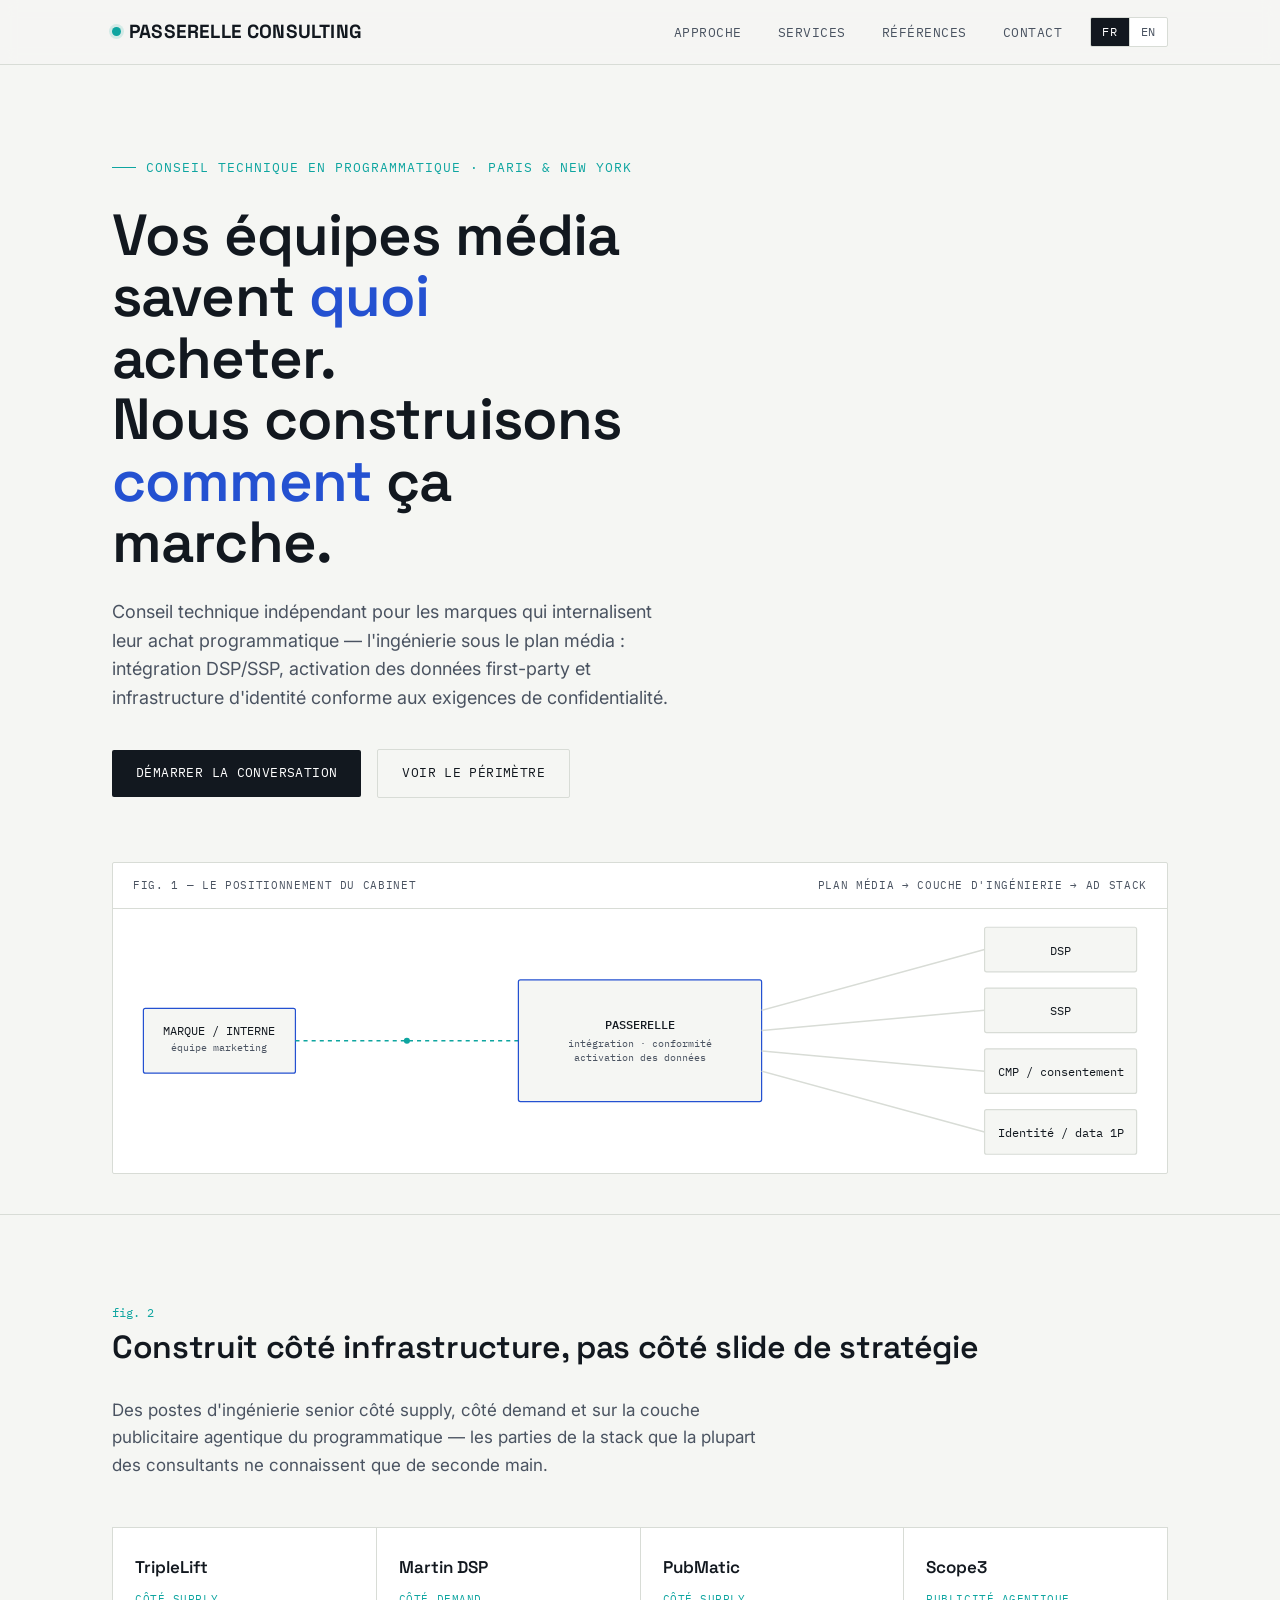
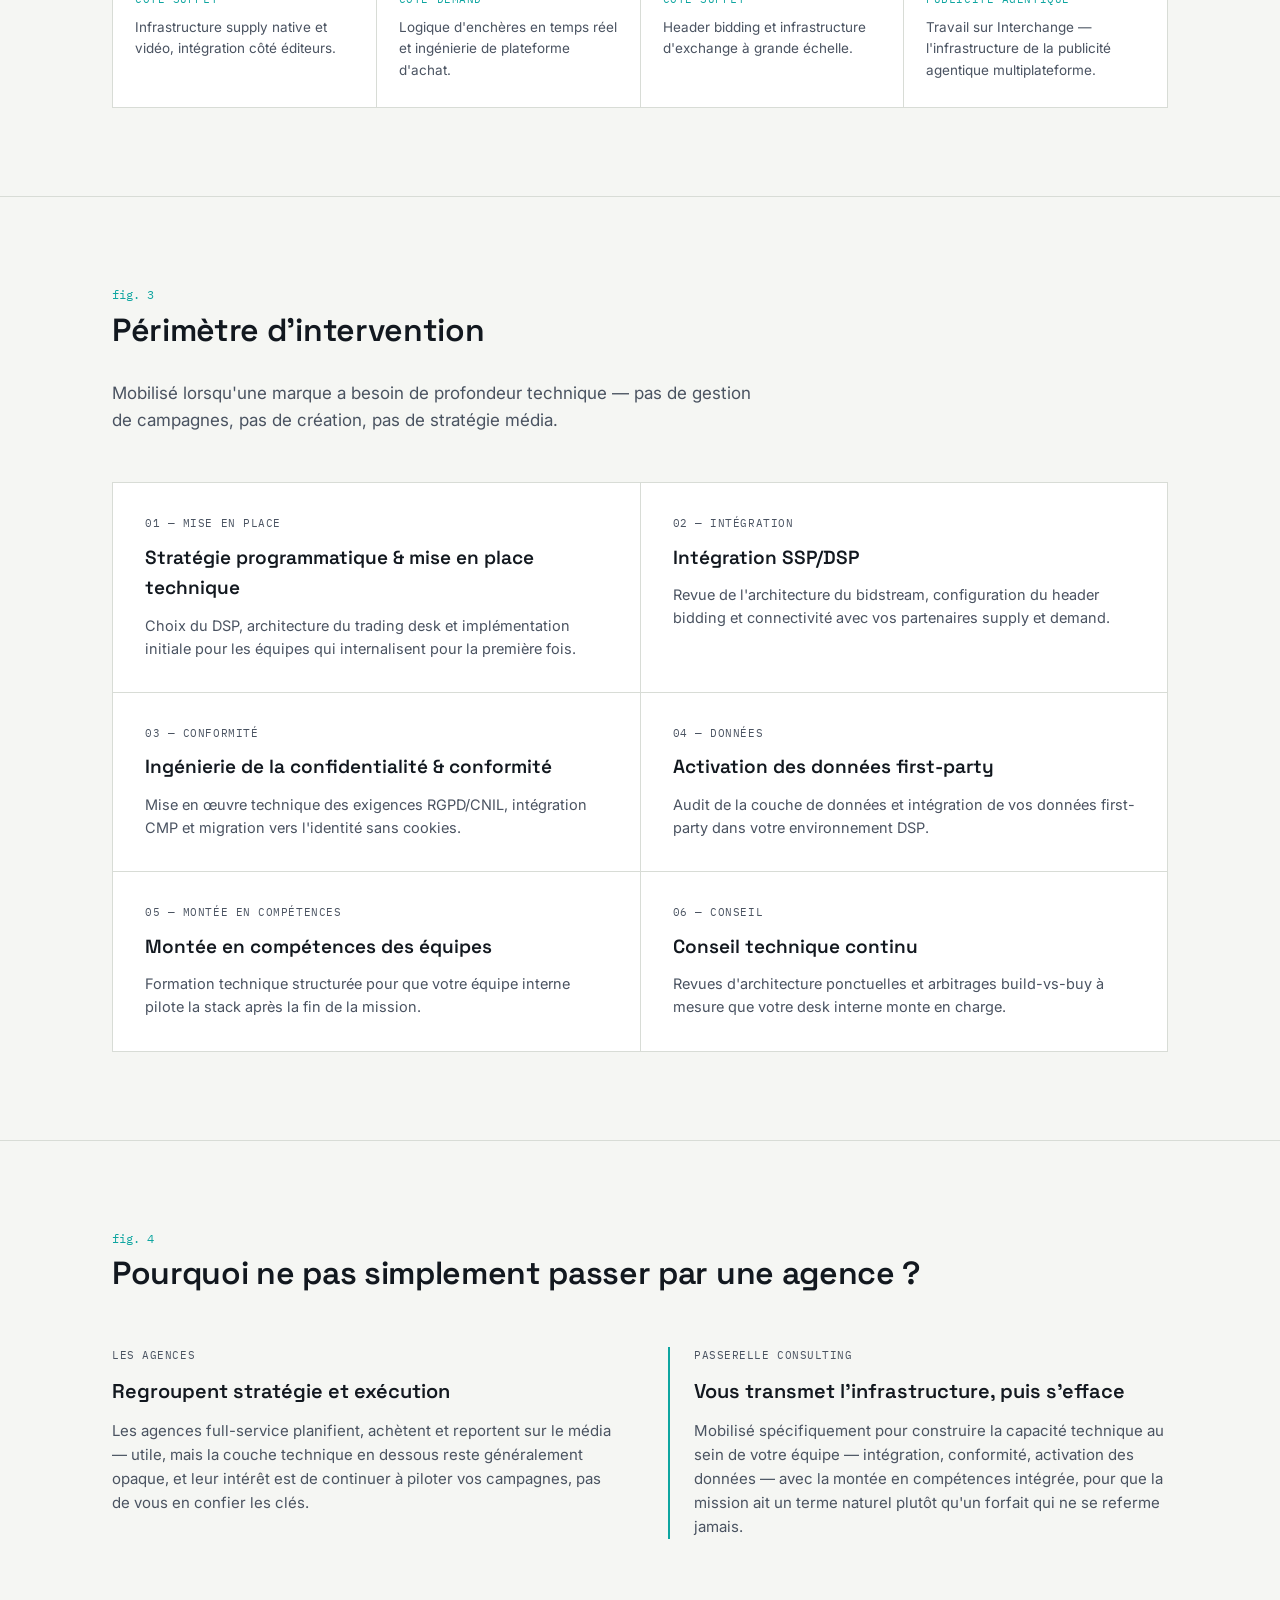
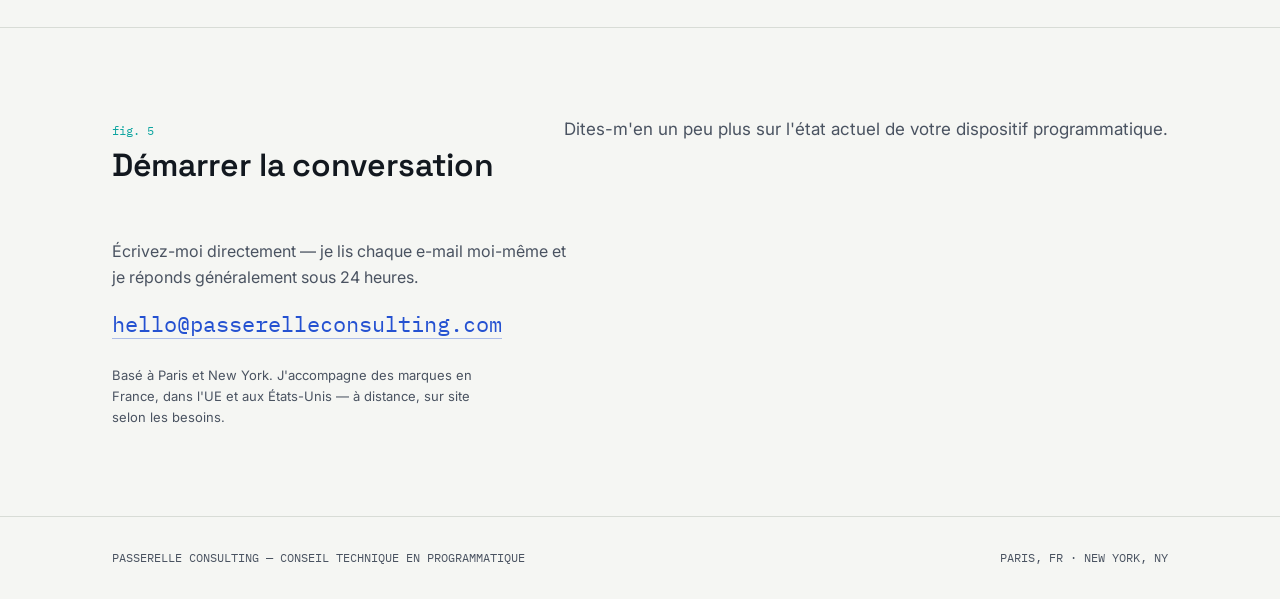
==== commit 1b34822e: "Add New York to locations alongside Paris Updates the hero eyebrow, contact block, and footer in bot" ====
--- a/index.html
+++ b/index.html
@@ -188,7 +188,7 @@
 <main>
   <section class="hero" style="border-top:none; padding-top:92px;">
     <div class="wrap">
-      <div class="eyebrow" data-i18n="hero.eyebrow">Conseil technique en programmatique · Paris</div>
+      <div class="eyebrow" data-i18n="hero.eyebrow">Conseil technique en programmatique · Paris &amp; New York</div>
       <h1 data-i18n-html="hero.h1">Vos équipes média savent <em>quoi</em> acheter.<br>Nous construisons <em>comment</em> ça marche.</h1>
       <p class="hero-sub" data-i18n="hero.sub">Conseil technique indépendant pour les marques qui internalisent leur achat programmatique — l'ingénierie sous le plan média : intégration DSP/SSP, activation des données first-party et infrastructure d'identité conforme aux exigences de confidentialité.</p>
       <div class="hero-cta">
@@ -352,7 +352,7 @@
       <div>
         <p style="color:var(--ink-soft); font-size:16px; max-width:46ch;" data-i18n="con.p1">Écrivez-moi directement — je lis chaque e-mail moi-même et je réponds généralement sous 24 heures.</p>
         <p class="direct mono" style="margin-top:16px; font-size:22px;"><a href="mailto:hello@passerelleconsulting.com">hello@passerelleconsulting.com</a></p>
-        <p style="margin-top:24px; font-size:13px; color:var(--ink-soft); max-width:46ch;" data-i18n="con.p2">Basé à Paris. J'accompagne des marques en France et dans l'UE — à distance, sur site selon les besoins.</p>
+        <p style="margin-top:24px; font-size:13px; color:var(--ink-soft); max-width:46ch;" data-i18n="con.p2">Basé à Paris et New York. J'accompagne des marques en France, dans l'UE et aux États-Unis — à distance, sur site selon les besoins.</p>
       </div>
     </div>
   </section>
@@ -361,7 +361,7 @@
 <footer>
   <div class="wrap foot-row">
     <span data-i18n="foot.left">PASSERELLE CONSULTING — CONSEIL TECHNIQUE EN PROGRAMMATIQUE</span>
-    <span>PARIS, FR</span>
+    <span>PARIS, FR · NEW YORK, NY</span>
   </div>
 </footer>
 
@@ -377,7 +377,7 @@
     'nav.pedigree': 'Track record',
     'nav.contact': 'Contact',
 
-    'hero.eyebrow': 'Technical programmatic consulting · Paris',
+    'hero.eyebrow': 'Technical programmatic consulting · Paris & New York',
     'hero.h1': 'Your media team knows <em>what</em> to buy.<br>We build <em>how</em> it works.',
     'hero.sub': "Independent technical consulting for brands bringing programmatic advertising in-house — the engineering underneath the media plan: DSP/SSP integration, first-party data activation, and privacy-compliant identity infrastructure.",
     'hero.cta1': 'Start a conversation',
@@ -434,7 +434,7 @@
     'con.h2': 'Start a conversation',
     'con.lede': 'Tell me a bit about where your programmatic setup stands today.',
     'con.p1': 'Reach out directly — I read every email myself and usually respond within a day.',
-    'con.p2': 'Based in Paris. Working with brands across France and the EU — remote-friendly, on-site by arrangement.',
+    'con.p2': 'Based in Paris and New York. Working with brands across France, the EU, and the US — remote-friendly, on-site by arrangement.',
 
     'foot.left': 'PASSERELLE CONSULTING — TECHNICAL PROGRAMMATIC CONSULTING',
     'doc.title': 'Passerelle Consulting — Technical Programmatic Consulting'
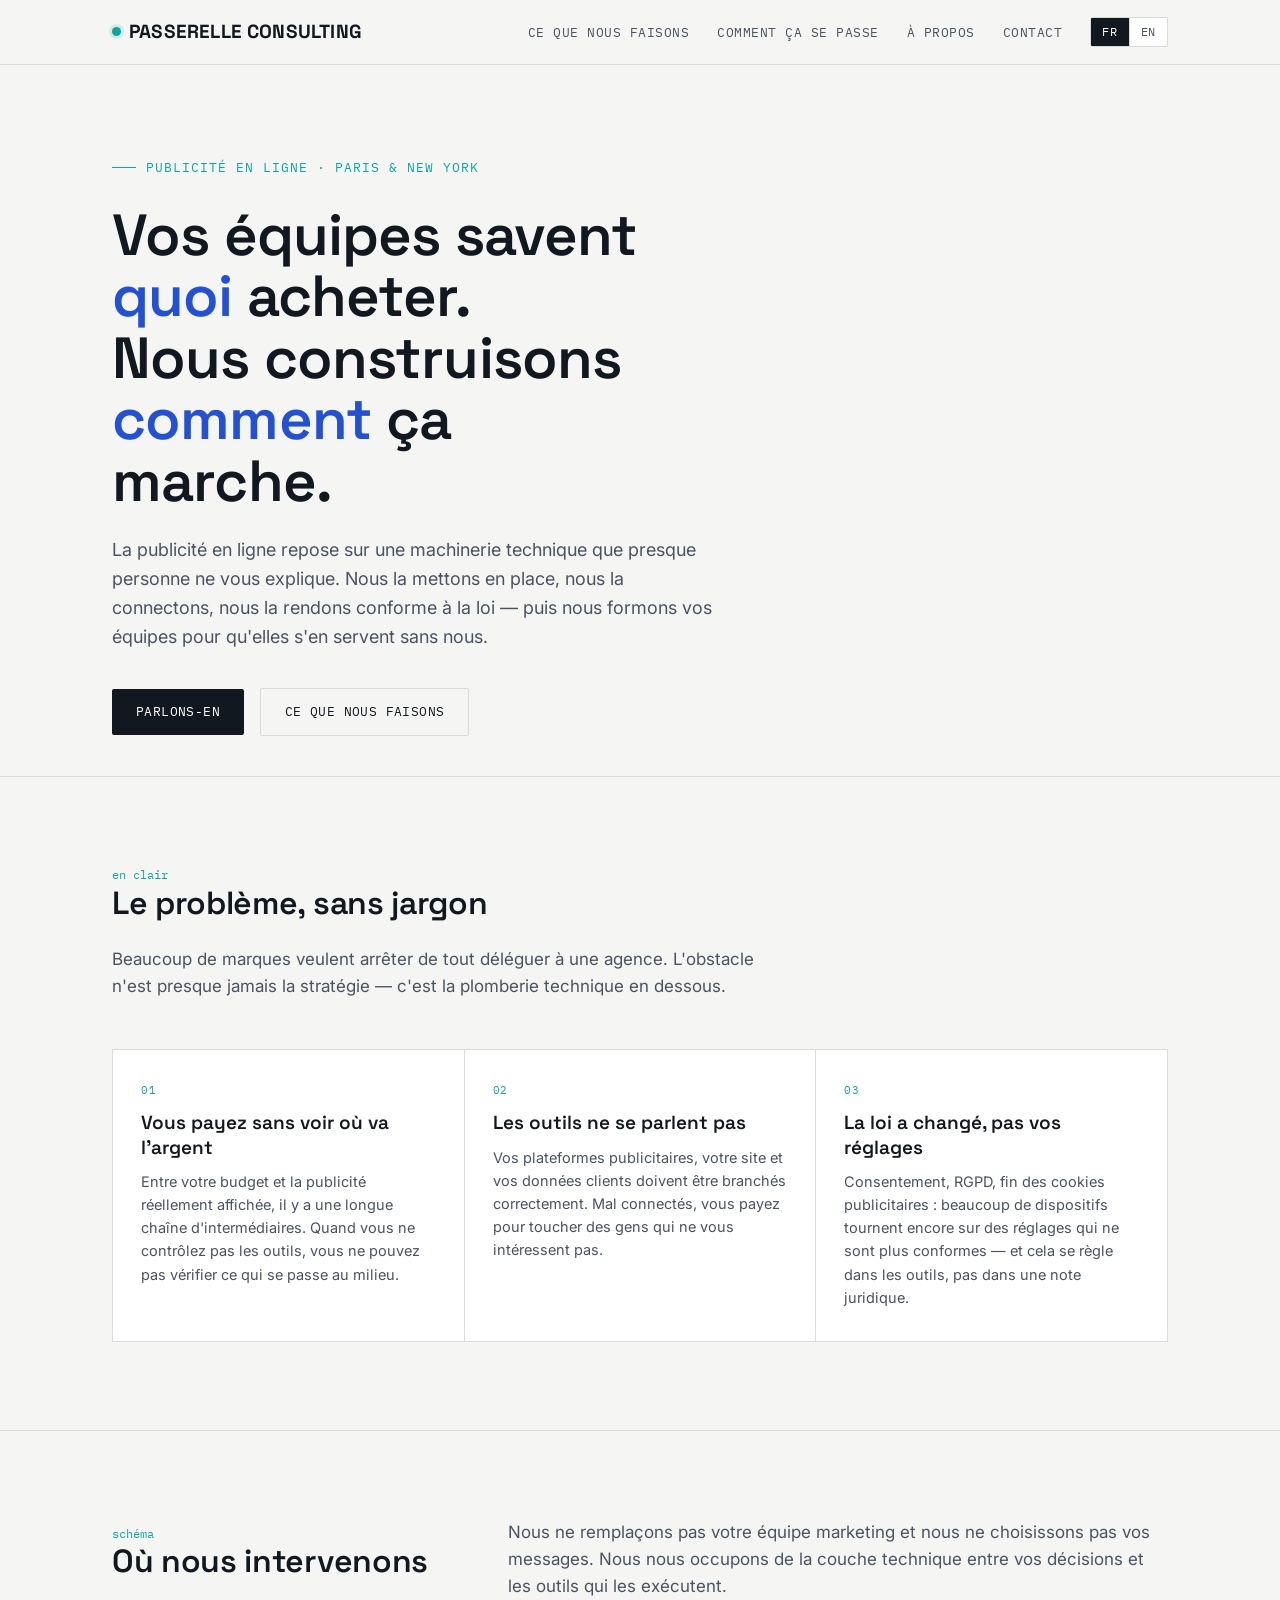
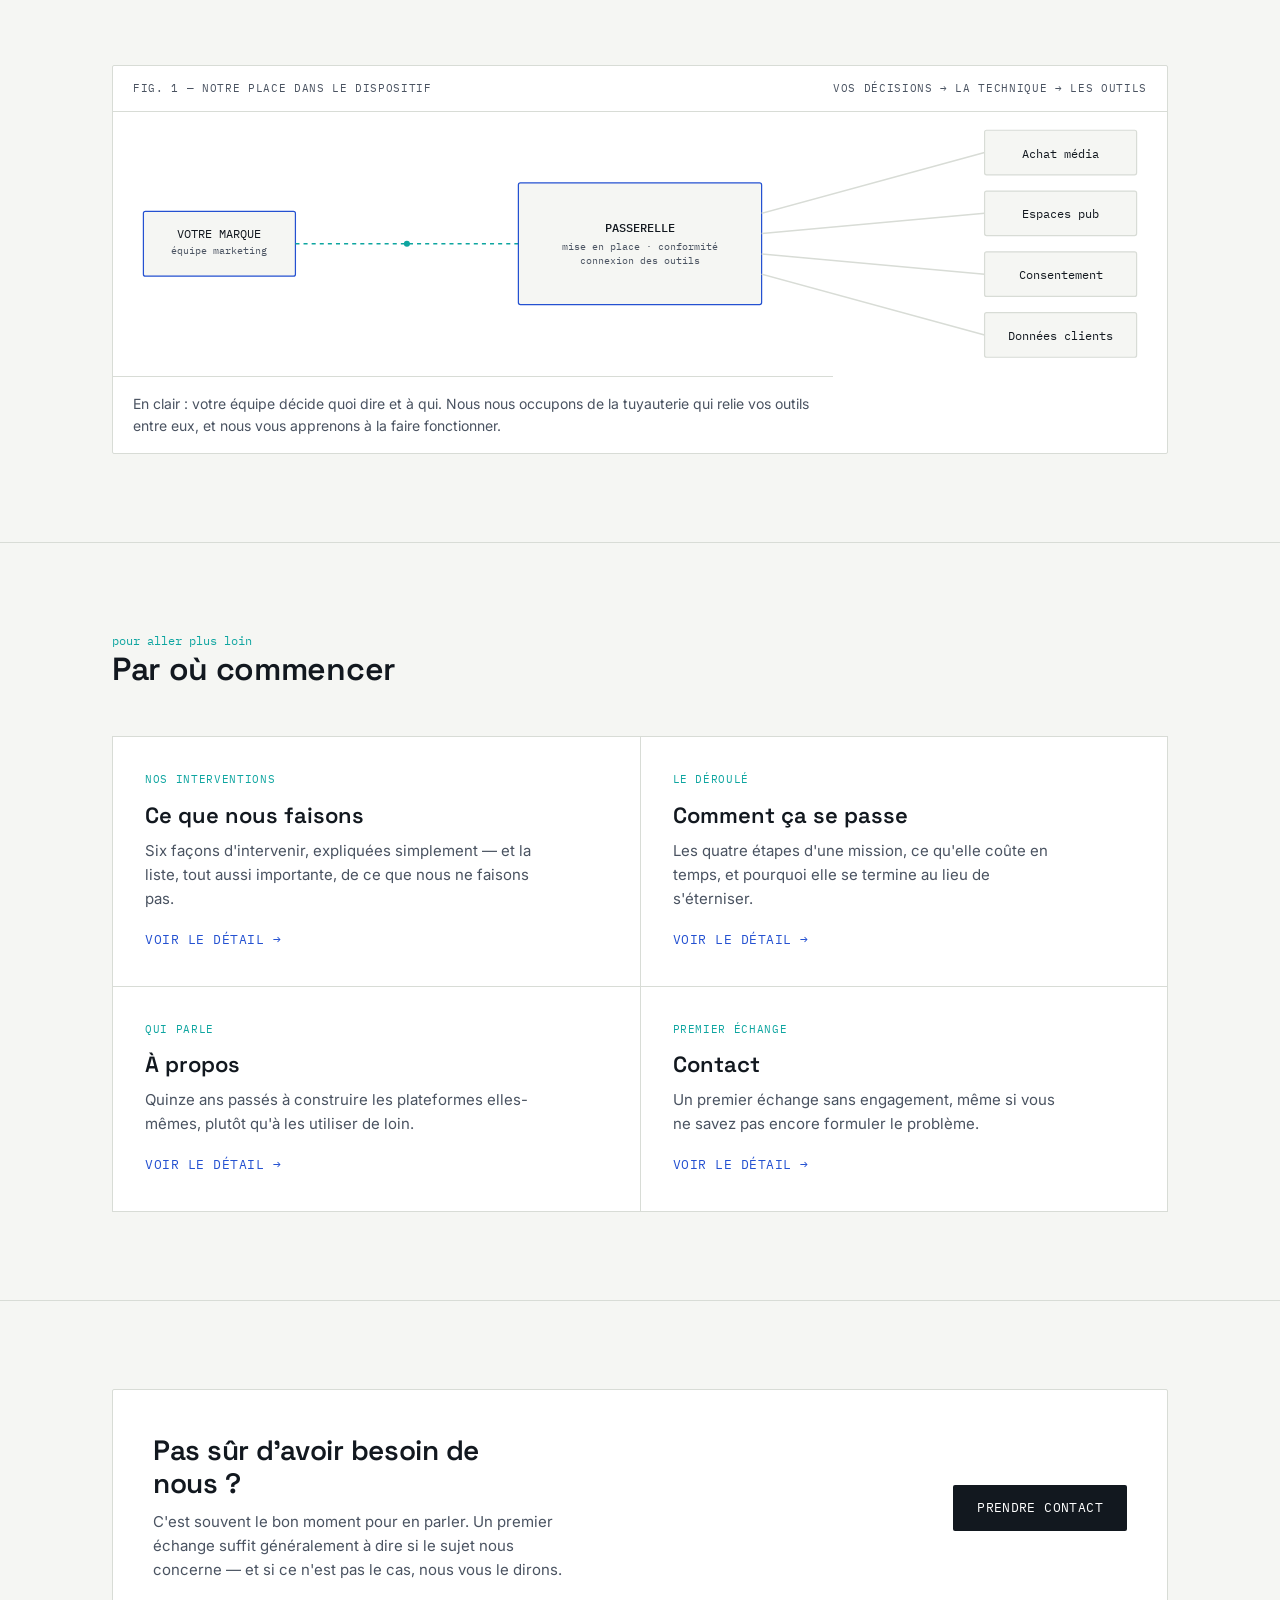
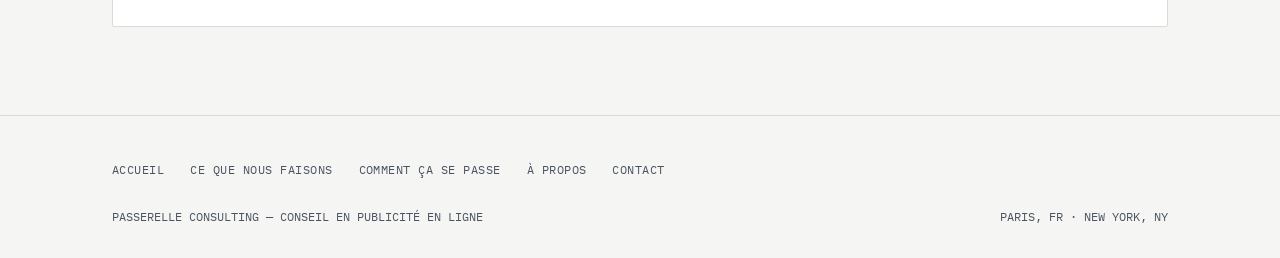
==== commit e27caf80: "Split into multiple pages and rewrite copy for non-technical readers The single-page site becomes a " ====
--- a/index.html
+++ b/index.html
@@ -3,179 +3,25 @@
 <head>
 <meta charset="UTF-8">
 <meta name="viewport" content="width=device-width, initial-scale=1.0">
-<title>Passerelle Consulting — Conseil technique en programmatique</title>
+<title>Passerelle Consulting — Reprenez la main sur votre publicité en ligne</title>
+<meta name="description" data-i18n-content="desc.home" content="Conseil indépendant pour les marques qui veulent gérer elles-mêmes leur publicité en ligne. Nous construisons et connectons les outils, puis nous formons vos équipes.">
 <link rel="preconnect" href="https://fonts.googleapis.com">
 <link href="https://fonts.googleapis.com/css2?family=Space+Grotesk:wght@400;500;600;700&family=Inter:wght@400;500;600&family=IBM+Plex+Mono:wght@400;500&display=swap" rel="stylesheet">
-<style>
-  :root{
-    --bg: #F5F6F3;
-    --bg-panel: #FFFFFF;
-    --ink: #12181F;
-    --ink-soft: #4A5361;
-    --line: #D8DCD6;
-    --blue: #1E3A8A;
-    --blue-bright: #2451D1;
-    --trace: #0EA5A0;
-    --amber: #C77C22;
-    --radius: 2px;
-  }
-  *{ box-sizing: border-box; margin:0; padding:0; }
-  html{ scroll-behavior: smooth; }
-  body{
-    background: var(--bg);
-    color: var(--ink);
-    font-family: 'Inter', sans-serif;
-    font-size: 16px;
-    line-height: 1.6;
-    -webkit-font-smoothing: antialiased;
-  }
-  ::selection{ background: var(--trace); color: #fff; }
-  a{ color: inherit; }
-  .mono{ font-family: 'IBM Plex Mono', monospace; }
-  .wrap{ max-width: 1120px; margin: 0 auto; padding: 0 32px; }
+<link rel="stylesheet" href="assets/styles.css">
+</head>
+<body data-title-key="title.home">
 
-  /* Focus visibility */
-  a:focus-visible, button:focus-visible, input:focus-visible, textarea:focus-visible{
-    outline: 2px solid var(--blue-bright); outline-offset: 3px;
-  }
-
-  header{
-    position: sticky; top:0; z-index: 50;
-    background: rgba(245,246,243,0.9);
-    backdrop-filter: blur(8px);
-    border-bottom: 1px solid var(--line);
-  }
-  .nav{ display:flex; align-items:center; justify-content:space-between; height:64px; }
-  .brand{ font-family:'Space Grotesk'; font-weight:700; font-size:19px; letter-spacing:0.01em; display:flex; align-items:center; gap:8px; text-decoration:none; color:var(--ink);}
-  .brand-dot{ width:9px; height:9px; background:var(--trace); border-radius:50%; box-shadow:0 0 0 3px rgba(14,165,160,0.15);}
-  .navlinks{ display:flex; gap:36px; list-style:none; }
-  .navlinks a{ font-family:'IBM Plex Mono'; font-size:12.5px; letter-spacing:0.04em; text-transform:uppercase; text-decoration:none; color:var(--ink-soft); transition:color .15s; }
-  .navlinks a:hover{ color:var(--blue-bright); }
-  @media (max-width:720px){ .navlinks{ display:none; } }
-
-  /* LANGUAGE TOGGLE */
-  .nav-right{ display:flex; align-items:center; gap:28px; }
-  .lang{
-    display:flex; align-items:center; border:1px solid var(--line);
-    border-radius:var(--radius); overflow:hidden; background:var(--bg-panel);
-  }
-  .lang button{
-    font-family:'IBM Plex Mono', monospace; font-size:11.5px; letter-spacing:0.06em;
-    padding:6px 11px; border:none; background:transparent; color:var(--ink-soft);
-    cursor:pointer; transition: background .15s, color .15s; line-height:1.4;
-  }
-  .lang button + button{ border-left:1px solid var(--line); }
-  .lang button:hover{ color:var(--blue-bright); }
-  .lang button[aria-pressed="true"]{ background:var(--ink); color:#fff; }
-  .lang button[aria-pressed="true"]:hover{ color:#fff; }
-
-  /* HERO */
-  .hero{ padding: 92px 0 40px; }
-  .eyebrow{
-    font-family:'IBM Plex Mono'; font-size:12.5px; letter-spacing:0.08em; text-transform:uppercase;
-    color: var(--trace); display:flex; align-items:center; gap:10px; margin-bottom:28px;
-  }
-  .eyebrow::before{ content:''; width:24px; height:1px; background:var(--trace); }
-  h1{
-    font-family:'Space Grotesk'; font-weight:600; font-size: clamp(34px, 5.4vw, 58px);
-    line-height:1.06; letter-spacing:-0.015em; max-width: 15ch; color: var(--ink);
-  }
-  h1 em{ font-style:normal; color: var(--blue-bright); }
-  .hero-sub{ max-width:52ch; margin-top:24px; font-size:18px; color:var(--ink-soft); }
-  .hero-cta{ display:flex; gap:16px; margin-top:36px; flex-wrap:wrap; align-items:center;}
-  .btn{
-    font-family:'IBM Plex Mono'; font-size:13px; letter-spacing:0.03em; text-transform:uppercase;
-    padding:13px 24px; border-radius:var(--radius); text-decoration:none; display:inline-block;
-    transition: transform .15s ease, box-shadow .15s ease;
-  }
-  .btn-primary{ background:var(--ink); color:#fff; }
-  .btn-primary:hover{ transform:translateY(-2px); box-shadow:0 6px 18px rgba(18,24,31,0.22); }
-  .btn-ghost{ border:1px solid var(--line); color:var(--ink); }
-  .btn-ghost:hover{ border-color:var(--blue-bright); color:var(--blue-bright); }
-
-  /* SIGNAL DIAGRAM */
-  .diagram{ margin-top:64px; border:1px solid var(--line); background:var(--bg-panel); border-radius:var(--radius); overflow:hidden; }
-  .diagram-label{
-    font-family:'IBM Plex Mono'; font-size:11px; letter-spacing:0.06em; text-transform:uppercase; color:var(--ink-soft);
-    padding:14px 20px; border-bottom:1px solid var(--line); display:flex; justify-content:space-between;
-  }
-  .diagram svg{ display:block; width:100%; height:auto; }
-  .node-label{ font-family:'IBM Plex Mono', monospace; font-size:12px; fill: var(--ink); }
-  .node-sub{ font-family:'IBM Plex Mono', monospace; font-size:9.5px; fill: var(--ink-soft); }
-  .trace-line{ stroke: var(--line); stroke-width:1.5; fill:none; }
-  .trace-active{ stroke: var(--trace); stroke-width:1.5; fill:none; stroke-dasharray: 4 4; animation: dash 22s linear infinite; }
-  @keyframes dash{ to{ stroke-dashoffset: -400; } }
-  .node-box{ fill:var(--bg); stroke:var(--line); stroke-width:1.2; }
-  .node-box.hi{ stroke: var(--blue-bright); }
-  .pulse{ fill: var(--trace); }
-
-  /* SECTIONS */
-  section{ padding: 88px 0; border-top:1px solid var(--line); }
-  .section-head{ display:flex; align-items:baseline; justify-content:space-between; margin-bottom:48px; gap:24px; flex-wrap:wrap; }
-  .section-num{ font-family:'IBM Plex Mono'; font-size:12px; color:var(--trace); }
-  h2{ font-family:'Space Grotesk'; font-weight:600; font-size: clamp(24px, 3vw, 32px); letter-spacing:-0.01em; }
-  .lede{ max-width:60ch; color:var(--ink-soft); font-size:17px; }
-
-  /* PEDIGREE */
-  .pedigree-grid{ display:grid; grid-template-columns: repeat(4, 1fr); gap:1px; background:var(--line); border:1px solid var(--line); margin-top:8px;}
-  .ped-card{ background:var(--bg-panel); padding:26px 22px; }
-  .ped-card .co{ font-family:'Space Grotesk'; font-weight:600; font-size:17px; }
-  .ped-card .role{ font-family:'IBM Plex Mono'; font-size:11px; text-transform:uppercase; letter-spacing:0.05em; color:var(--trace); margin-top:10px; }
-  .ped-card .desc{ font-size:13.5px; color:var(--ink-soft); margin-top:8px; }
-  @media (max-width:820px){ .pedigree-grid{ grid-template-columns: 1fr 1fr; } }
-  @media (max-width:520px){ .pedigree-grid{ grid-template-columns: 1fr; } }
-
-  /* SERVICES */
-  .services{ display:grid; grid-template-columns: repeat(2, 1fr); gap:1px; background:var(--line); border:1px solid var(--line); }
-  .svc{ background:var(--bg-panel); padding:32px; }
-  .svc .tag{ font-family:'IBM Plex Mono'; font-size:11px; color: var(--ink-soft); text-transform:uppercase; letter-spacing:0.05em; }
-  .svc h3{ font-family:'Space Grotesk'; font-size:19px; font-weight:600; margin-top:10px; }
-  .svc p{ margin-top:10px; font-size:14.5px; color:var(--ink-soft); }
-  @media (max-width:720px){ .services{ grid-template-columns: 1fr; } }
-
-  /* APPROACH */
-  .approach{ display:grid; grid-template-columns: 1fr 1fr; gap:56px; align-items:start; }
-  .approach-col .k{ font-family:'IBM Plex Mono'; font-size:11px; text-transform:uppercase; letter-spacing:0.05em; color:var(--ink-soft); margin-bottom:10px; }
-  .approach-col h3{ font-family:'Space Grotesk'; font-size:20px; font-weight:600; margin-bottom:12px; }
-  .approach-col p{ color:var(--ink-soft); font-size:15px; }
-  .approach-col.hi{ border-left:2px solid var(--trace); padding-left:24px; }
-  @media (max-width:720px){ .approach{ grid-template-columns:1fr; } }
-
-  /* CONTACT */
-  .contact-grid{ display:grid; grid-template-columns: 1fr 1fr; gap:64px; }
-  .field{ margin-bottom:20px; }
-  label{ display:block; font-family:'IBM Plex Mono'; font-size:11px; text-transform:uppercase; letter-spacing:0.05em; color:var(--ink-soft); margin-bottom:8px; }
-  input, textarea{
-    width:100%; background:var(--bg-panel); border:1px solid var(--line); border-radius:var(--radius);
-    padding:12px 14px; font-family:'Inter'; font-size:14.5px; color:var(--ink);
-  }
-  textarea{ resize:vertical; min-height:110px; }
-  input:focus, textarea:focus{ border-color: var(--blue-bright); outline:none; }
-  .direct{ margin-top:8px; }
-  .direct a{ color:var(--blue-bright); text-decoration:none; border-bottom:1px solid rgba(36,81,209,0.35); }
-  @media (max-width:720px){ .contact-grid{ grid-template-columns:1fr; gap:36px; } }
-
-  footer{ border-top:1px solid var(--line); padding:32px 0; }
-  .foot-row{ display:flex; justify-content:space-between; align-items:center; flex-wrap:wrap; gap:12px; }
-  .foot-row span{ font-family:'IBM Plex Mono'; font-size:11.5px; color:var(--ink-soft); }
-
-  @media (prefers-reduced-motion: reduce){
-    .trace-active{ animation:none; }
-    html{ scroll-behavior:auto; }
-  }
-</style>
-</head>
-<body>
+<a class="skip" href="#main" data-i18n="a11y.skip">Aller au contenu principal</a>
 
 <header>
   <div class="wrap nav">
-    <a href="#" class="brand"><span class="brand-dot"></span>PASSERELLE CONSULTING</a>
+    <a href="index.html" class="brand"><span class="brand-dot"></span>PASSERELLE CONSULTING</a>
     <div class="nav-right">
       <ul class="navlinks">
-        <li><a href="#approach" data-i18n="nav.approach">Approche</a></li>
-        <li><a href="#services" data-i18n="nav.services">Services</a></li>
-        <li><a href="#pedigree" data-i18n="nav.pedigree">Références</a></li>
-        <li><a href="#contact" data-i18n="nav.contact">Contact</a></li>
+        <li><a href="services.html" data-i18n="nav.services">Ce que nous faisons</a></li>
+        <li><a href="approche.html" data-i18n="nav.approach">Comment ça se passe</a></li>
+        <li><a href="a-propos.html" data-i18n="nav.about">À propos</a></li>
+        <li><a href="contact.html" data-i18n="nav.contact">Contact</a></li>
       </ul>
       <div class="lang" role="group" data-i18n-label="lang.aria" aria-label="Choix de la langue">
         <button type="button" data-lang="fr" aria-pressed="true" lang="fr">FR</button>
@@ -185,300 +31,164 @@
   </div>
 </header>
 
-<main>
-  <section class="hero" style="border-top:none; padding-top:92px;">
+<main id="main">
+  <section class="hero">
     <div class="wrap">
-      <div class="eyebrow" data-i18n="hero.eyebrow">Conseil technique en programmatique · Paris &amp; New York</div>
-      <h1 data-i18n-html="hero.h1">Vos équipes média savent <em>quoi</em> acheter.<br>Nous construisons <em>comment</em> ça marche.</h1>
-      <p class="hero-sub" data-i18n="hero.sub">Conseil technique indépendant pour les marques qui internalisent leur achat programmatique — l'ingénierie sous le plan média : intégration DSP/SSP, activation des données first-party et infrastructure d'identité conforme aux exigences de confidentialité.</p>
+      <div class="eyebrow" data-i18n="home.eyebrow">Publicité en ligne · Paris &amp; New York</div>
+      <h1 data-i18n-html="home.h1">Vos équipes savent <em>quoi</em> acheter.<br>Nous construisons <em>comment</em> ça marche.</h1>
+      <p class="hero-sub" data-i18n="home.sub">La publicité en ligne repose sur une machinerie technique que presque personne ne vous explique. Nous la mettons en place, nous la connectons, nous la rendons conforme à la loi — puis nous formons vos équipes pour qu'elles s'en servent sans nous.</p>
       <div class="hero-cta">
-        <a href="#contact" class="btn btn-primary" data-i18n="hero.cta1">Démarrer la conversation</a>
-        <a href="#services" class="btn btn-ghost" data-i18n="hero.cta2">Voir le périmètre</a>
+        <a href="contact.html" class="btn btn-primary" data-i18n="home.cta1">Parlons-en</a>
+        <a href="services.html" class="btn btn-ghost" data-i18n="home.cta2">Ce que nous faisons</a>
+      </div>
+    </div>
+  </section>
+
+  <section>
+    <div class="wrap">
+      <div class="section-head">
+        <div>
+          <div class="section-num mono" data-i18n="home.plainKicker">en clair</div>
+          <h2 data-i18n="home.plainH2">Le problème, sans jargon</h2>
+        </div>
+        <p class="lede" data-i18n="home.plainLede">Beaucoup de marques veulent arrêter de tout déléguer à une agence. L'obstacle n'est presque jamais la stratégie — c'est la plomberie technique en dessous.</p>
+      </div>
+      <div class="plain">
+        <div class="plain-card">
+          <div class="n">01</div>
+          <h3 data-i18n="home.c1h">Vous payez sans voir où va l'argent</h3>
+          <p data-i18n="home.c1p">Entre votre budget et la publicité réellement affichée, il y a une longue chaîne d'intermédiaires. Quand vous ne contrôlez pas les outils, vous ne pouvez pas vérifier ce qui se passe au milieu.</p>
+        </div>
+        <div class="plain-card">
+          <div class="n">02</div>
+          <h3 data-i18n="home.c2h">Les outils ne se parlent pas</h3>
+          <p data-i18n="home.c2p">Vos plateformes publicitaires, votre site et vos données clients doivent être branchés correctement. Mal connectés, vous payez pour toucher des gens qui ne vous intéressent pas.</p>
+        </div>
+        <div class="plain-card">
+          <div class="n">03</div>
+          <h3 data-i18n="home.c3h">La loi a changé, pas vos réglages</h3>
+          <p data-i18n="home.c3p">Consentement, RGPD, fin des cookies publicitaires : beaucoup de dispositifs tournent encore sur des réglages qui ne sont plus conformes — et cela se règle dans les outils, pas dans une note juridique.</p>
+        </div>
+      </div>
+    </div>
+  </section>
+
+  <section>
+    <div class="wrap">
+      <div class="section-head">
+        <div>
+          <div class="section-num mono" data-i18n="fig1.kicker">schéma</div>
+          <h2 data-i18n="fig1.h2">Où nous intervenons</h2>
+        </div>
+        <p class="lede" data-i18n="fig1.lede">Nous ne remplaçons pas votre équipe marketing et nous ne choisissons pas vos messages. Nous nous occupons de la couche technique entre vos décisions et les outils qui les exécutent.</p>
       </div>
 
       <div class="diagram">
         <div class="diagram-label">
-          <span data-i18n="fig1.left">fig. 1 — le positionnement du cabinet</span>
-          <span data-i18n="fig1.right">plan média → couche d'ingénierie → ad stack</span>
+          <span data-i18n="fig1.left">fig. 1 — notre place dans le dispositif</span>
+          <span data-i18n="fig1.right">vos décisions → la technique → les outils</span>
         </div>
-        <svg viewBox="0 0 1040 260" xmlns="http://www.w3.org/2000/svg" role="img" data-i18n-label="fig1.alt" aria-label="Schéma montrant le cabinet positionné entre l'équipe marketing d'une marque et son infrastructure DSP, SSP, CMP et identité">
-          <!-- BRAND node -->
+        <svg viewBox="0 0 1040 260" xmlns="http://www.w3.org/2000/svg" role="img" data-i18n-label="fig1.alt" aria-label="Schéma : votre équipe marketing d'un côté, Passerelle au centre, et de l'autre les outils d'achat média, d'inventaire, de consentement et de données clients">
           <rect x="30" y="98" width="150" height="64" rx="2" class="node-box hi"/>
-          <text x="105" y="124" text-anchor="middle" class="node-label" data-i18n="fig1.brand">MARQUE / INTERNE</text>
+          <text x="105" y="124" text-anchor="middle" class="node-label" data-i18n="fig1.brand">VOTRE MARQUE</text>
           <text x="105" y="140" text-anchor="middle" class="node-sub" data-i18n="fig1.brandSub">équipe marketing</text>
 
-          <!-- trace to center -->
           <path d="M180,130 L 400,130" class="trace-active"/>
           <circle cx="290" cy="130" r="3" class="pulse"/>
 
-          <!-- CENTER engineering layer -->
           <rect x="400" y="70" width="240" height="120" rx="2" class="node-box hi" stroke-width="1.6"/>
           <text x="520" y="118" text-anchor="middle" class="node-label" font-weight="500">PASSERELLE</text>
-          <text x="520" y="136" text-anchor="middle" class="node-sub" data-i18n="fig1.core1">intégration · conformité</text>
-          <text x="520" y="150" text-anchor="middle" class="node-sub" data-i18n="fig1.core2">activation des données</text>
+          <text x="520" y="136" text-anchor="middle" class="node-sub" data-i18n="fig1.core1">mise en place · conformité</text>
+          <text x="520" y="150" text-anchor="middle" class="node-sub" data-i18n="fig1.core2">connexion des outils</text>
 
-          <!-- traces out to 4 nodes -->
           <path d="M640,100 L 860,40" class="trace-line"/>
           <path d="M640,120 L 860,100" class="trace-line"/>
           <path d="M640,140 L 860,160" class="trace-line"/>
           <path d="M640,160 L 860,220" class="trace-line"/>
 
           <rect x="860" y="18" width="150" height="44" rx="2" class="node-box"/>
-          <text x="935" y="45" text-anchor="middle" class="node-label">DSP</text>
+          <text x="935" y="45" text-anchor="middle" class="node-label" data-i18n="fig1.n1">Achat média</text>
 
           <rect x="860" y="78" width="150" height="44" rx="2" class="node-box"/>
-          <text x="935" y="105" text-anchor="middle" class="node-label">SSP</text>
+          <text x="935" y="105" text-anchor="middle" class="node-label" data-i18n="fig1.n2">Espaces pub</text>
 
           <rect x="860" y="138" width="150" height="44" rx="2" class="node-box"/>
-          <text x="935" y="165" text-anchor="middle" class="node-label" data-i18n="fig1.cmp">CMP / consentement</text>
+          <text x="935" y="165" text-anchor="middle" class="node-label" data-i18n="fig1.n3">Consentement</text>
 
           <rect x="860" y="198" width="150" height="44" rx="2" class="node-box"/>
-          <text x="935" y="225" text-anchor="middle" class="node-label" data-i18n="fig1.identity">Identité / data 1P</text>
+          <text x="935" y="225" text-anchor="middle" class="node-label" data-i18n="fig1.n4">Données clients</text>
         </svg>
+        <p class="diagram-note" data-i18n="fig1.note">En clair : votre équipe décide quoi dire et à qui. Nous nous occupons de la tuyauterie qui relie vos outils entre eux, et nous vous apprenons à la faire fonctionner.</p>
       </div>
     </div>
   </section>
 
-  <section id="pedigree">
+  <section>
     <div class="wrap">
       <div class="section-head">
         <div>
-          <div class="section-num mono">fig. 2</div>
-          <h2 data-i18n="ped.h2">Construit côté infrastructure, pas côté slide de stratégie</h2>
+          <div class="section-num mono" data-i18n="home.exploreKicker">pour aller plus loin</div>
+          <h2 data-i18n="home.exploreH2">Par où commencer</h2>
         </div>
-        <p class="lede" data-i18n="ped.lede">Des postes d'ingénierie senior côté supply, côté demand et sur la couche publicitaire agentique du programmatique — les parties de la stack que la plupart des consultants ne connaissent que de seconde main.</p>
       </div>
-      <div class="pedigree-grid">
-        <div class="ped-card">
-          <div class="co">TripleLift</div>
-          <div class="role" data-i18n="ped.supply">Côté supply</div>
-          <div class="desc" data-i18n="ped.d1">Infrastructure supply native et vidéo, intégration côté éditeurs.</div>
-        </div>
-        <div class="ped-card">
-          <div class="co">Martin DSP</div>
-          <div class="role" data-i18n="ped.demand">Côté demand</div>
-          <div class="desc" data-i18n="ped.d2">Logique d'enchères en temps réel et ingénierie de plateforme d'achat.</div>
-        </div>
-        <div class="ped-card">
-          <div class="co">PubMatic</div>
-          <div class="role" data-i18n="ped.supply">Côté supply</div>
-          <div class="desc" data-i18n="ped.d3">Header bidding et infrastructure d'exchange à grande échelle.</div>
-        </div>
-        <div class="ped-card">
-          <div class="co">Scope3</div>
-          <div class="role" data-i18n="ped.agentic">Publicité agentique</div>
-          <div class="desc" data-i18n="ped.d4">Travail sur Interchange — l'infrastructure de la publicité agentique multiplateforme.</div>
-        </div>
+      <div class="teasers">
+        <a class="teaser" href="services.html">
+          <div class="k" data-i18n="teaser.k1">nos interventions</div>
+          <h3 data-i18n="teaser.h1">Ce que nous faisons</h3>
+          <p data-i18n="teaser.p1">Six façons d'intervenir, expliquées simplement — et la liste, tout aussi importante, de ce que nous ne faisons pas.</p>
+          <span class="go" data-i18n="teaser.go">Voir le détail →</span>
+        </a>
+        <a class="teaser" href="approche.html">
+          <div class="k" data-i18n="teaser.k2">le déroulé</div>
+          <h3 data-i18n="teaser.h2">Comment ça se passe</h3>
+          <p data-i18n="teaser.p2">Les quatre étapes d'une mission, ce qu'elle coûte en temps, et pourquoi elle se termine au lieu de s'éterniser.</p>
+          <span class="go" data-i18n="teaser.go">Voir le détail →</span>
+        </a>
+        <a class="teaser" href="a-propos.html">
+          <div class="k" data-i18n="teaser.k3">qui parle</div>
+          <h3 data-i18n="teaser.h3">À propos</h3>
+          <p data-i18n="teaser.p3">Quinze ans passés à construire les plateformes elles-mêmes, plutôt qu'à les utiliser de loin.</p>
+          <span class="go" data-i18n="teaser.go">Voir le détail →</span>
+        </a>
+        <a class="teaser" href="contact.html">
+          <div class="k" data-i18n="teaser.k4">premier échange</div>
+          <h3 data-i18n="teaser.h4">Contact</h3>
+          <p data-i18n="teaser.p4">Un premier échange sans engagement, même si vous ne savez pas encore formuler le problème.</p>
+          <span class="go" data-i18n="teaser.go">Voir le détail →</span>
+        </a>
       </div>
     </div>
   </section>
 
-  <section id="services">
+  <section>
     <div class="wrap">
-      <div class="section-head">
+      <div class="cta-strip">
         <div>
-          <div class="section-num mono">fig. 3</div>
-          <h2 data-i18n="svc.h2">Périmètre d'intervention</h2>
+          <h2 data-i18n="cta.h2">Pas sûr d'avoir besoin de nous ?</h2>
+          <p data-i18n="cta.p">C'est souvent le bon moment pour en parler. Un premier échange suffit généralement à dire si le sujet nous concerne — et si ce n'est pas le cas, nous vous le dirons.</p>
         </div>
-        <p class="lede" data-i18n="svc.lede">Mobilisé lorsqu'une marque a besoin de profondeur technique — pas de gestion de campagnes, pas de création, pas de stratégie média.</p>
-      </div>
-      <div class="services">
-        <div class="svc">
-          <div class="tag" data-i18n="svc.t1">01 — mise en place</div>
-          <h3 data-i18n="svc.h1">Stratégie programmatique &amp; mise en place technique</h3>
-          <p data-i18n="svc.p1">Choix du DSP, architecture du trading desk et implémentation initiale pour les équipes qui internalisent pour la première fois.</p>
-        </div>
-        <div class="svc">
-          <div class="tag" data-i18n="svc.t2">02 — intégration</div>
-          <h3 data-i18n="svc.h3b">Intégration SSP/DSP</h3>
-          <p data-i18n="svc.p2">Revue de l'architecture du bidstream, configuration du header bidding et connectivité avec vos partenaires supply et demand.</p>
-        </div>
-        <div class="svc">
-          <div class="tag" data-i18n="svc.t3">03 — conformité</div>
-          <h3 data-i18n="svc.h3c">Ingénierie de la confidentialité &amp; conformité</h3>
-          <p data-i18n="svc.p3">Mise en œuvre technique des exigences RGPD/CNIL, intégration CMP et migration vers l'identité sans cookies.</p>
-        </div>
-        <div class="svc">
-          <div class="tag" data-i18n="svc.t4">04 — données</div>
-          <h3 data-i18n="svc.h3d">Activation des données first-party</h3>
-          <p data-i18n="svc.p4">Audit de la couche de données et intégration de vos données first-party dans votre environnement DSP.</p>
-        </div>
-        <div class="svc">
-          <div class="tag" data-i18n="svc.t5">05 — montée en compétences</div>
-          <h3 data-i18n="svc.h3e">Montée en compétences des équipes</h3>
-          <p data-i18n="svc.p5">Formation technique structurée pour que votre équipe interne pilote la stack après la fin de la mission.</p>
-        </div>
-        <div class="svc">
-          <div class="tag" data-i18n="svc.t6">06 — conseil</div>
-          <h3 data-i18n="svc.h3f">Conseil technique continu</h3>
-          <p data-i18n="svc.p6">Revues d'architecture ponctuelles et arbitrages build-vs-buy à mesure que votre desk interne monte en charge.</p>
-        </div>
-      </div>
-    </div>
-  </section>
-
-  <section id="approach">
-    <div class="wrap">
-      <div class="section-head">
-        <div>
-          <div class="section-num mono">fig. 4</div>
-          <h2 data-i18n="app.h2">Pourquoi ne pas simplement passer par une agence ?</h2>
-        </div>
-      </div>
-      <div class="approach">
-        <div class="approach-col">
-          <div class="k" data-i18n="app.k1">Les agences</div>
-          <h3 data-i18n="app.h3a">Regroupent stratégie et exécution</h3>
-          <p data-i18n="app.p1">Les agences full-service planifient, achètent et reportent sur le média — utile, mais la couche technique en dessous reste généralement opaque, et leur intérêt est de continuer à piloter vos campagnes, pas de vous en confier les clés.</p>
-        </div>
-        <div class="approach-col hi">
-          <div class="k">Passerelle Consulting</div>
-          <h3 data-i18n="app.h3b">Vous transmet l'infrastructure, puis s'efface</h3>
-          <p data-i18n="app.p2">Mobilisé spécifiquement pour construire la capacité technique au sein de votre équipe — intégration, conformité, activation des données — avec la montée en compétences intégrée, pour que la mission ait un terme naturel plutôt qu'un forfait qui ne se referme jamais.</p>
-        </div>
-      </div>
-    </div>
-  </section>
-
-  <section id="contact">
-    <div class="wrap">
-      <div class="section-head">
-        <div>
-          <div class="section-num mono">fig. 5</div>
-          <h2 data-i18n="con.h2">Démarrer la conversation</h2>
-        </div>
-        <p class="lede" data-i18n="con.lede">Dites-m'en un peu plus sur l'état actuel de votre dispositif programmatique.</p>
-      </div>
-      <div>
-        <p style="color:var(--ink-soft); font-size:16px; max-width:46ch;" data-i18n="con.p1">Écrivez-moi directement — je lis chaque e-mail moi-même et je réponds généralement sous 24 heures.</p>
-        <p class="direct mono" style="margin-top:16px; font-size:22px;"><a href="mailto:hello@passerelleconsulting.com">hello@passerelleconsulting.com</a></p>
-        <p style="margin-top:24px; font-size:13px; color:var(--ink-soft); max-width:46ch;" data-i18n="con.p2">Basé à Paris et New York. J'accompagne des marques en France, dans l'UE et aux États-Unis — à distance, sur site selon les besoins.</p>
+        <a href="contact.html" class="btn btn-primary" data-i18n="cta.btn">Prendre contact</a>
       </div>
     </div>
   </section>
 </main>
 
 <footer>
-  <div class="wrap foot-row">
-    <span data-i18n="foot.left">PASSERELLE CONSULTING — CONSEIL TECHNIQUE EN PROGRAMMATIQUE</span>
-    <span>PARIS, FR · NEW YORK, NY</span>
+  <div class="wrap">
+    <ul class="foot-nav">
+      <li><a href="index.html" data-i18n="nav.home">Accueil</a></li>
+      <li><a href="services.html" data-i18n="nav.services">Ce que nous faisons</a></li>
+      <li><a href="approche.html" data-i18n="nav.approach">Comment ça se passe</a></li>
+      <li><a href="a-propos.html" data-i18n="nav.about">À propos</a></li>
+      <li><a href="contact.html" data-i18n="nav.contact">Contact</a></li>
+    </ul>
+    <div class="foot-row">
+      <span data-i18n="foot.left">PASSERELLE CONSULTING — CONSEIL EN PUBLICITÉ EN LIGNE</span>
+      <span>PARIS, FR · NEW YORK, NY</span>
+    </div>
   </div>
 </footer>
 
-<script>
-(function(){
-  // French is the default language; English is the alternate.
-  var DEFAULT_LANG = 'fr';
-
-  var en = {
-    'lang.aria': 'Language selection',
-    'nav.approach': 'Approach',
-    'nav.services': 'Services',
-    'nav.pedigree': 'Track record',
-    'nav.contact': 'Contact',
-
-    'hero.eyebrow': 'Technical programmatic consulting · Paris & New York',
-    'hero.h1': 'Your media team knows <em>what</em> to buy.<br>We build <em>how</em> it works.',
-    'hero.sub': "Independent technical consulting for brands bringing programmatic advertising in-house — the engineering underneath the media plan: DSP/SSP integration, first-party data activation, and privacy-compliant identity infrastructure.",
-    'hero.cta1': 'Start a conversation',
-    'hero.cta2': "See what's in scope",
-
-    'fig1.left': 'fig. 1 — where this practice sits',
-    'fig1.right': 'media plan → engineering layer → ad stack',
-    'fig1.alt': "Diagram showing the consultancy positioned between a brand's marketing team and its DSP, SSP, CMP, and identity infrastructure",
-    'fig1.brand': 'BRAND / IN-HOUSE',
-    'fig1.brandSub': 'marketing team',
-    'fig1.core1': 'integration · compliance',
-    'fig1.core2': 'data activation',
-    'fig1.cmp': 'CMP / privacy',
-    'fig1.identity': 'Identity / 1P data',
-
-    'ped.h2': 'Built on the infrastructure side, not the strategy deck',
-    'ped.lede': 'Senior engineering roles across the supply side, demand side, and agentic advertising layer of programmatic — the parts of the stack most consultants only reference secondhand.',
-    'ped.supply': 'Supply side',
-    'ped.demand': 'Demand side',
-    'ped.agentic': 'Agentic advertising',
-    'ped.d1': 'Native & video supply infrastructure, publisher-facing integration.',
-    'ped.d2': 'Real-time bidding logic and demand-side platform engineering.',
-    'ped.d3': 'Header bidding, exchange infrastructure at scale.',
-    'ped.d4': 'Worked on Interchange — infrastructure for agentic, cross-platform advertising.',
-
-    'svc.h2': "What's in scope",
-    'svc.lede': 'Engaged where a brand needs engineering depth — not campaign management, not creative, not media strategy.',
-    'svc.t1': '01 — setup',
-    'svc.h1': 'Programmatic strategy & technical setup',
-    'svc.p1': 'DSP selection, trading desk architecture, and initial implementation for teams building in-house capability for the first time.',
-    'svc.t2': '02 — integration',
-    'svc.h3b': 'SSP/DSP integration',
-    'svc.p2': 'Bidstream architecture review, header bidding configuration, connectivity across your supply and demand partners.',
-    'svc.t3': '03 — compliance',
-    'svc.h3c': 'Privacy & compliance engineering',
-    'svc.p3': 'Technical implementation of GDPR/CNIL requirements, CMP integration, and cookieless identity migration.',
-    'svc.t4': '04 — data',
-    'svc.h3d': 'First-party data activation',
-    'svc.p4': 'Data layer audits and integration of first-party data into your DSP environment.',
-    'svc.t5': '05 — enablement',
-    'svc.h3e': 'Team upskilling',
-    'svc.p5': 'Structured technical training so your in-house team can own the stack after the engagement ends.',
-    'svc.t6': '06 — advisory',
-    'svc.h3f': 'Ongoing technical advisory',
-    'svc.p6': 'Ad hoc architecture reviews and build-vs-buy guidance as your in-house desk scales.',
-
-    'app.h2': 'Why not just hire an agency?',
-    'app.k1': 'Agencies',
-    'app.h3a': 'Bundle strategy with execution',
-    'app.p1': 'Full-service agencies plan, buy, and report on media — useful, but the technical layer underneath is usually opaque, and their incentive is to keep running your campaigns, not to hand you the keys.',
-    'app.h3b': 'Hands you the infrastructure, then leaves',
-    'app.p2': 'Engaged specifically to build technical capability inside your team — integration, compliance, data activation — with upskilling built in, so the engagement has a natural end point instead of a retainer that never closes.',
-
-    'con.h2': 'Start a conversation',
-    'con.lede': 'Tell me a bit about where your programmatic setup stands today.',
-    'con.p1': 'Reach out directly — I read every email myself and usually respond within a day.',
-    'con.p2': 'Based in Paris and New York. Working with brands across France, the EU, and the US — remote-friendly, on-site by arrangement.',
-
-    'foot.left': 'PASSERELLE CONSULTING — TECHNICAL PROGRAMMATIC CONSULTING',
-    'doc.title': 'Passerelle Consulting — Technical Programmatic Consulting'
-  };
-
-  // French copy is authored directly in the markup; capture it on load so
-  // switching back to FR needs no second dictionary.
-  var fr = {};
-  var nodes = document.querySelectorAll('[data-i18n], [data-i18n-html], [data-i18n-label]');
-  nodes.forEach(function(el){
-    if (el.dataset.i18n) fr[el.dataset.i18n] = el.textContent;
-    if (el.dataset.i18nHtml) fr[el.dataset.i18nHtml] = el.innerHTML;
-    if (el.dataset.i18nLabel) fr[el.dataset.i18nLabel] = el.getAttribute('aria-label');
-  });
-  fr['doc.title'] = document.title;
-
-  var dicts = { fr: fr, en: en };
-  var buttons = document.querySelectorAll('.lang button');
-
-  function apply(lang){
-    var d = dicts[lang] || dicts[DEFAULT_LANG];
-    nodes.forEach(function(el){
-      var k;
-      if ((k = el.dataset.i18n) && d[k] != null) el.textContent = d[k];
-      if ((k = el.dataset.i18nHtml) && d[k] != null) el.innerHTML = d[k];
-      if ((k = el.dataset.i18nLabel) && d[k] != null) el.setAttribute('aria-label', d[k]);
-    });
-    if (d['doc.title']) document.title = d['doc.title'];
-    document.documentElement.lang = lang;
-    buttons.forEach(function(b){
-      b.setAttribute('aria-pressed', String(b.dataset.lang === lang));
-    });
-    try { localStorage.setItem('passerelle-lang', lang); } catch(e){}
-  }
-
-  buttons.forEach(function(b){
-    b.addEventListener('click', function(){ apply(b.dataset.lang); });
-  });
-
-  var stored;
-  try { stored = localStorage.getItem('passerelle-lang'); } catch(e){}
-  if (stored && dicts[stored] && stored !== DEFAULT_LANG) apply(stored);
-})();
-</script>
-
+<script src="assets/i18n.js"></script>
 </body>
 </html>
--- a/assets/styles.css
+++ b/assets/styles.css
@@ -0,0 +1,273 @@
+:root{
+  --bg: #F5F6F3;
+  --bg-panel: #FFFFFF;
+  --ink: #12181F;
+  --ink-soft: #4A5361;
+  --line: #D8DCD6;
+  --blue: #1E3A8A;
+  --blue-bright: #2451D1;
+  --trace: #0EA5A0;
+  --amber: #C77C22;
+  --radius: 2px;
+}
+*{ box-sizing: border-box; margin:0; padding:0; }
+html{ scroll-behavior: smooth; }
+body{
+  background: var(--bg);
+  color: var(--ink);
+  font-family: 'Inter', sans-serif;
+  font-size: 16px;
+  line-height: 1.6;
+  -webkit-font-smoothing: antialiased;
+}
+::selection{ background: var(--trace); color: #fff; }
+a{ color: inherit; }
+.mono{ font-family: 'IBM Plex Mono', monospace; }
+.wrap{ max-width: 1120px; margin: 0 auto; padding: 0 32px; }
+
+/* Focus visibility */
+a:focus-visible, button:focus-visible, input:focus-visible, textarea:focus-visible{
+  outline: 2px solid var(--blue-bright); outline-offset: 3px;
+}
+
+/* Skip link */
+.skip{
+  position:absolute; left:-9999px; top:0; z-index:100;
+  background:var(--ink); color:#fff; padding:10px 16px;
+  font-family:'IBM Plex Mono', monospace; font-size:12.5px; text-decoration:none;
+}
+.skip:focus{ left:8px; top:8px; }
+
+/* ---------- HEADER / NAV ---------- */
+header{
+  position: sticky; top:0; z-index: 50;
+  background: rgba(245,246,243,0.9);
+  backdrop-filter: blur(8px);
+  border-bottom: 1px solid var(--line);
+}
+.nav{ display:flex; align-items:center; justify-content:space-between; gap:20px; min-height:64px; }
+.brand{ font-family:'Space Grotesk'; font-weight:700; font-size:19px; letter-spacing:0.01em; display:flex; align-items:center; gap:8px; text-decoration:none; color:var(--ink); white-space:nowrap; }
+.brand-dot{ width:9px; height:9px; background:var(--trace); border-radius:50%; box-shadow:0 0 0 3px rgba(14,165,160,0.15); flex:none; }
+.nav-right{ display:flex; align-items:center; gap:28px; }
+.navlinks{ display:flex; gap:28px; list-style:none; }
+.navlinks a{
+  font-family:'IBM Plex Mono'; font-size:12.5px; letter-spacing:0.04em; text-transform:uppercase;
+  text-decoration:none; color:var(--ink-soft); transition:color .15s;
+  padding-bottom:2px; border-bottom:1px solid transparent; white-space:nowrap;
+}
+.navlinks a:hover{ color:var(--blue-bright); }
+.navlinks a[aria-current="page"]{ color:var(--ink); border-bottom-color:var(--trace); }
+
+/* Mobile nav: wrap onto a second row rather than disappearing —
+   sub-pages must stay reachable without a hamburger menu. */
+@media (max-width:860px){
+  .nav{ flex-wrap:wrap; padding-top:12px; padding-bottom:10px; gap:12px; }
+  .nav-right{ width:100%; justify-content:space-between; gap:16px; }
+  .navlinks{ gap:18px; flex-wrap:wrap; }
+  .navlinks a{ font-size:11.5px; }
+}
+@media (max-width:420px){
+  .navlinks{ gap:14px; }
+  .brand{ font-size:16px; }
+}
+
+/* ---------- LANGUAGE TOGGLE ---------- */
+.lang{
+  display:flex; align-items:center; border:1px solid var(--line);
+  border-radius:var(--radius); overflow:hidden; background:var(--bg-panel); flex:none;
+}
+.lang button{
+  font-family:'IBM Plex Mono', monospace; font-size:11.5px; letter-spacing:0.06em;
+  padding:6px 11px; border:none; background:transparent; color:var(--ink-soft);
+  cursor:pointer; transition: background .15s, color .15s; line-height:1.4;
+}
+.lang button + button{ border-left:1px solid var(--line); }
+.lang button:hover{ color:var(--blue-bright); }
+.lang button[aria-pressed="true"]{ background:var(--ink); color:#fff; }
+.lang button[aria-pressed="true"]:hover{ color:#fff; }
+
+/* ---------- BUTTONS ---------- */
+.btn{
+  font-family:'IBM Plex Mono'; font-size:13px; letter-spacing:0.03em; text-transform:uppercase;
+  padding:13px 24px; border-radius:var(--radius); text-decoration:none; display:inline-block;
+  transition: transform .15s ease, box-shadow .15s ease, border-color .15s, color .15s;
+}
+.btn-primary{ background:var(--ink); color:#fff; }
+.btn-primary:hover{ transform:translateY(-2px); box-shadow:0 6px 18px rgba(18,24,31,0.22); }
+.btn-ghost{ border:1px solid var(--line); color:var(--ink); }
+.btn-ghost:hover{ border-color:var(--blue-bright); color:var(--blue-bright); }
+
+/* ---------- HERO (home) ---------- */
+.hero{ padding: 92px 0 40px; border-top:none; }
+.eyebrow{
+  font-family:'IBM Plex Mono'; font-size:12.5px; letter-spacing:0.08em; text-transform:uppercase;
+  color: var(--trace); display:flex; align-items:center; gap:10px; margin-bottom:28px;
+}
+.eyebrow::before{ content:''; width:24px; height:1px; background:var(--trace); flex:none; }
+h1{
+  font-family:'Space Grotesk'; font-weight:600; font-size: clamp(34px, 5.4vw, 58px);
+  line-height:1.06; letter-spacing:-0.015em; max-width: 15ch; color: var(--ink);
+}
+h1 em{ font-style:normal; color: var(--blue-bright); }
+.hero-sub{ max-width:56ch; margin-top:24px; font-size:18px; color:var(--ink-soft); }
+.hero-cta{ display:flex; gap:16px; margin-top:36px; flex-wrap:wrap; align-items:center;}
+
+/* ---------- PAGE HERO (sub-pages) ---------- */
+.page-hero{ padding: 72px 0 56px; border-top:none; }
+.page-hero h1{ max-width:22ch; font-size: clamp(30px, 4.2vw, 46px); }
+.page-hero .lede{ margin-top:22px; font-size:18px; max-width:58ch; }
+.crumb{
+  font-family:'IBM Plex Mono'; font-size:12px; letter-spacing:0.05em; text-transform:uppercase;
+  color:var(--ink-soft); margin-bottom:20px;
+}
+.crumb a{ color:var(--ink-soft); text-decoration:none; }
+.crumb a:hover{ color:var(--blue-bright); }
+
+/* ---------- SIGNAL DIAGRAM ---------- */
+.diagram{ margin-top:64px; border:1px solid var(--line); background:var(--bg-panel); border-radius:var(--radius); overflow:hidden; }
+.diagram-label{
+  font-family:'IBM Plex Mono'; font-size:11px; letter-spacing:0.06em; text-transform:uppercase; color:var(--ink-soft);
+  padding:14px 20px; border-bottom:1px solid var(--line); display:flex; justify-content:space-between; gap:16px; flex-wrap:wrap;
+}
+.diagram svg{ display:block; width:100%; height:auto; }
+.node-label{ font-family:'IBM Plex Mono', monospace; font-size:12px; fill: var(--ink); }
+.node-sub{ font-family:'IBM Plex Mono', monospace; font-size:9.5px; fill: var(--ink-soft); }
+.trace-line{ stroke: var(--line); stroke-width:1.5; fill:none; }
+.trace-active{ stroke: var(--trace); stroke-width:1.5; fill:none; stroke-dasharray: 4 4; animation: dash 22s linear infinite; }
+@keyframes dash{ to{ stroke-dashoffset: -400; } }
+.node-box{ fill:var(--bg); stroke:var(--line); stroke-width:1.2; }
+.node-box.hi{ stroke: var(--blue-bright); }
+.pulse{ fill: var(--trace); }
+.diagram-note{ font-size:14px; color:var(--ink-soft); padding:16px 20px; border-top:1px solid var(--line); max-width:80ch; }
+
+/* ---------- SECTIONS ---------- */
+section{ padding: 88px 0; border-top:1px solid var(--line); }
+.section-head{ display:flex; align-items:baseline; justify-content:space-between; margin-bottom:48px; gap:24px; flex-wrap:wrap; }
+.section-num{ font-family:'IBM Plex Mono'; font-size:12px; color:var(--trace); }
+h2{ font-family:'Space Grotesk'; font-weight:600; font-size: clamp(24px, 3vw, 32px); letter-spacing:-0.01em; line-height:1.18; max-width:24ch; }
+h3{ line-height:1.28; }
+.lede{ max-width:60ch; color:var(--ink-soft); font-size:17px; }
+
+/* ---------- PLAIN-LANGUAGE VALUE CARDS (home) ---------- */
+.plain{ display:grid; grid-template-columns: repeat(3, 1fr); gap:1px; background:var(--line); border:1px solid var(--line); }
+.plain-card{ background:var(--bg-panel); padding:32px 28px; }
+.plain-card .n{ font-family:'IBM Plex Mono'; font-size:11px; color:var(--trace); letter-spacing:0.06em; }
+.plain-card h3{ font-family:'Space Grotesk'; font-size:19px; font-weight:600; margin-top:12px; }
+.plain-card p{ margin-top:10px; font-size:14.5px; color:var(--ink-soft); }
+@media (max-width:820px){ .plain{ grid-template-columns:1fr; } }
+
+/* ---------- TEASER CARDS (home → sub-pages) ---------- */
+.teasers{ display:grid; grid-template-columns: repeat(2, 1fr); gap:1px; background:var(--line); border:1px solid var(--line); }
+.teaser{
+  background:var(--bg-panel); padding:34px 32px; text-decoration:none; display:block;
+  transition: background .15s ease;
+}
+.teaser:hover{ background:#FBFCFA; }
+.teaser .k{ font-family:'IBM Plex Mono'; font-size:11px; text-transform:uppercase; letter-spacing:0.06em; color:var(--trace); }
+.teaser h3{ font-family:'Space Grotesk'; font-size:22px; font-weight:600; margin-top:12px; }
+.teaser p{ margin-top:10px; font-size:15px; color:var(--ink-soft); max-width:44ch; }
+.teaser .go{
+  font-family:'IBM Plex Mono'; font-size:12.5px; text-transform:uppercase; letter-spacing:0.04em;
+  color:var(--blue-bright); margin-top:18px; display:inline-block;
+}
+.teaser:hover .go{ text-decoration:underline; }
+@media (max-width:720px){ .teasers{ grid-template-columns:1fr; } }
+
+/* ---------- PEDIGREE ---------- */
+.pedigree-grid{ display:grid; grid-template-columns: repeat(4, 1fr); gap:1px; background:var(--line); border:1px solid var(--line); margin-top:8px;}
+.ped-card{ background:var(--bg-panel); padding:26px 22px; }
+.ped-card .co{ font-family:'Space Grotesk'; font-weight:600; font-size:17px; }
+.ped-card .role{ font-family:'IBM Plex Mono'; font-size:11px; text-transform:uppercase; letter-spacing:0.05em; color:var(--trace); margin-top:10px; }
+.ped-card .desc{ font-size:13.5px; color:var(--ink-soft); margin-top:8px; }
+@media (max-width:820px){ .pedigree-grid{ grid-template-columns: 1fr 1fr; } }
+@media (max-width:520px){ .pedigree-grid{ grid-template-columns: 1fr; } }
+
+/* ---------- SERVICES ---------- */
+.services{ display:grid; grid-template-columns: repeat(2, 1fr); gap:1px; background:var(--line); border:1px solid var(--line); }
+.svc{ background:var(--bg-panel); padding:32px; }
+.svc .tag{ font-family:'IBM Plex Mono'; font-size:11px; color: var(--ink-soft); text-transform:uppercase; letter-spacing:0.05em; }
+.svc h3{ font-family:'Space Grotesk'; font-size:19px; font-weight:600; margin-top:10px; }
+.svc p{ margin-top:10px; font-size:14.5px; color:var(--ink-soft); }
+.svc .jargon{
+  margin-top:14px; padding-top:12px; border-top:1px dashed var(--line);
+  font-family:'IBM Plex Mono'; font-size:11.5px; color:var(--ink-soft); line-height:1.5;
+}
+@media (max-width:720px){ .services{ grid-template-columns: 1fr; } }
+
+/* ---------- STEPS ---------- */
+.steps{ display:grid; grid-template-columns:repeat(4, 1fr); gap:1px; background:var(--line); border:1px solid var(--line); }
+.step{ background:var(--bg-panel); padding:30px 26px; }
+.step .n{ font-family:'IBM Plex Mono'; font-size:12px; color:var(--trace); letter-spacing:0.06em; }
+.step h3{ font-family:'Space Grotesk'; font-size:18px; font-weight:600; margin-top:12px; }
+.step p{ margin-top:10px; font-size:14px; color:var(--ink-soft); }
+@media (max-width:900px){ .steps{ grid-template-columns:1fr 1fr; } }
+@media (max-width:520px){ .steps{ grid-template-columns:1fr; } }
+
+/* ---------- APPROACH (compare) ---------- */
+.approach{ display:grid; grid-template-columns: 1fr 1fr; gap:56px; align-items:start; }
+.approach-col .k{ font-family:'IBM Plex Mono'; font-size:11px; text-transform:uppercase; letter-spacing:0.05em; color:var(--ink-soft); margin-bottom:10px; }
+.approach-col h3{ font-family:'Space Grotesk'; font-size:20px; font-weight:600; margin-bottom:12px; }
+.approach-col p{ color:var(--ink-soft); font-size:15px; }
+.approach-col.hi{ border-left:2px solid var(--trace); padding-left:24px; }
+@media (max-width:720px){ .approach{ grid-template-columns:1fr; gap:36px; } }
+
+/* ---------- CALLOUT ---------- */
+.callout{
+  border:1px solid var(--line); border-left:2px solid var(--amber);
+  background:var(--bg-panel); padding:28px 30px; border-radius:var(--radius);
+}
+.callout .k{ font-family:'IBM Plex Mono'; font-size:11px; text-transform:uppercase; letter-spacing:0.06em; color:var(--amber); }
+.callout h3{ font-family:'Space Grotesk'; font-size:19px; font-weight:600; margin-top:10px; }
+.callout p{ margin-top:10px; color:var(--ink-soft); font-size:15px; max-width:70ch; }
+
+/* ---------- FAQ ---------- */
+.faq{ border:1px solid var(--line); background:var(--bg-panel); border-radius:var(--radius); }
+.faq details{ border-bottom:1px solid var(--line); }
+.faq details:last-child{ border-bottom:none; }
+.faq summary{
+  cursor:pointer; padding:22px 26px; font-family:'Space Grotesk'; font-weight:600; font-size:16.5px;
+  list-style:none; display:flex; justify-content:space-between; align-items:center; gap:16px;
+}
+.faq summary::-webkit-details-marker{ display:none; }
+.faq summary::after{ content:'+'; font-family:'IBM Plex Mono'; color:var(--trace); font-size:18px; flex:none; }
+.faq details[open] summary::after{ content:'–'; }
+.faq summary:hover{ color:var(--blue-bright); }
+.faq .a{ padding:0 26px 24px; color:var(--ink-soft); font-size:15px; max-width:74ch; }
+
+/* ---------- CONTACT ---------- */
+.direct{ margin-top:8px; }
+.direct a{ color:var(--blue-bright); text-decoration:none; border-bottom:1px solid rgba(36,81,209,0.35); }
+/* The address is a single unbreakable token — scale it down rather than
+   letting it push the page wider than the phone. */
+.email{ font-size: clamp(15px, 5.4vw, 22px); overflow-wrap:anywhere; }
+.contact-cols{ display:grid; grid-template-columns: 1.1fr 1fr; gap:64px; align-items:start; }
+@media (max-width:820px){ .contact-cols{ grid-template-columns:1fr; gap:40px; } }
+.expect{ list-style:none; }
+.expect li{ padding:14px 0; border-bottom:1px solid var(--line); font-size:15px; color:var(--ink-soft); display:flex; gap:14px; }
+.expect li:last-child{ border-bottom:none; }
+.expect .i{ font-family:'IBM Plex Mono'; font-size:12px; color:var(--trace); flex:none; padding-top:2px; }
+
+/* ---------- CTA STRIP ---------- */
+.cta-strip{
+  border:1px solid var(--line); background:var(--bg-panel); border-radius:var(--radius);
+  padding:44px 40px; display:flex; align-items:center; justify-content:space-between; gap:32px; flex-wrap:wrap;
+}
+.cta-strip h2{ font-size: clamp(22px, 2.6vw, 28px); max-width:20ch; }
+.cta-strip p{ color:var(--ink-soft); margin-top:10px; max-width:48ch; font-size:15px; }
+
+/* ---------- FOOTER ---------- */
+footer{ border-top:1px solid var(--line); padding:40px 0 32px; }
+.foot-nav{ display:flex; gap:26px; flex-wrap:wrap; list-style:none; margin-bottom:26px; }
+.foot-nav a{
+  font-family:'IBM Plex Mono'; font-size:12px; letter-spacing:0.04em; text-transform:uppercase;
+  color:var(--ink-soft); text-decoration:none;
+}
+.foot-nav a:hover{ color:var(--blue-bright); }
+.foot-row{ display:flex; justify-content:space-between; align-items:center; flex-wrap:wrap; gap:12px; }
+.foot-row span{ font-family:'IBM Plex Mono'; font-size:11.5px; color:var(--ink-soft); }
+
+@media (prefers-reduced-motion: reduce){
+  .trace-active{ animation:none; }
+  html{ scroll-behavior:auto; }
+  .btn-primary:hover{ transform:none; }
+}
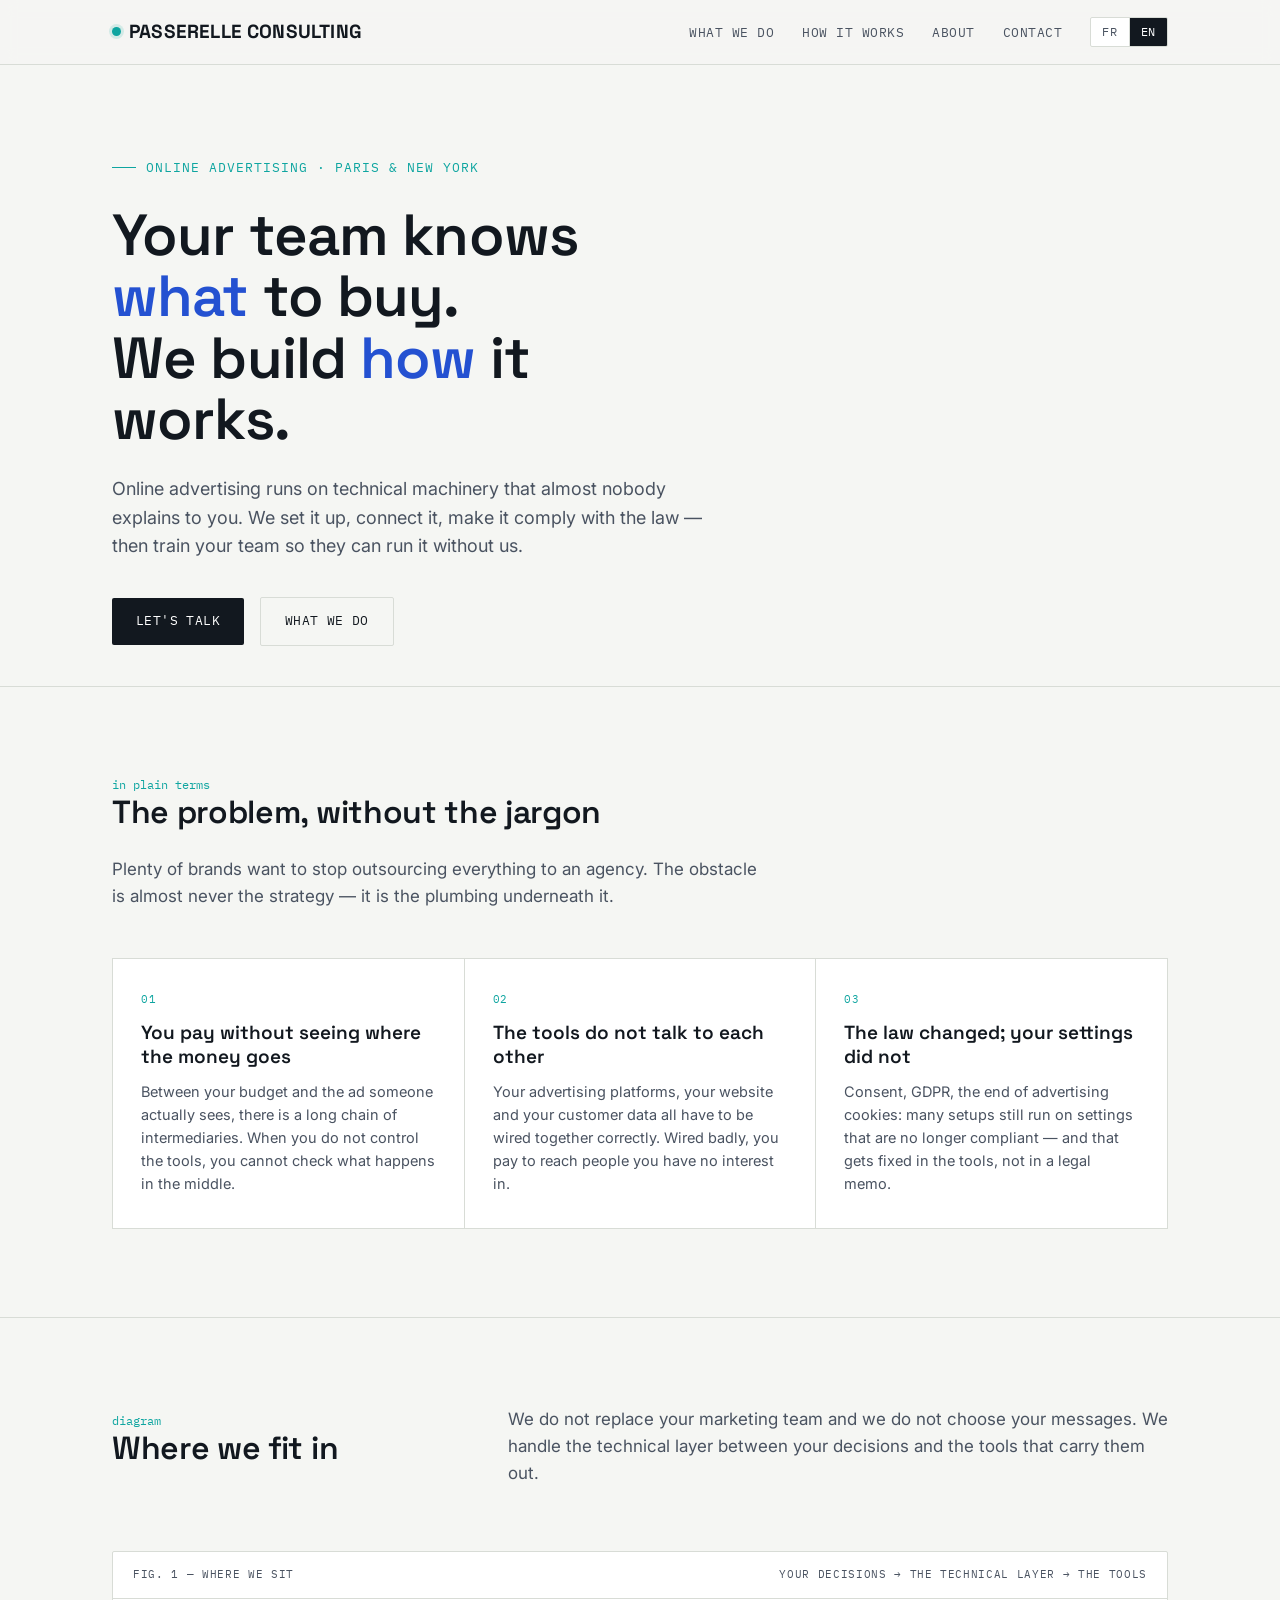
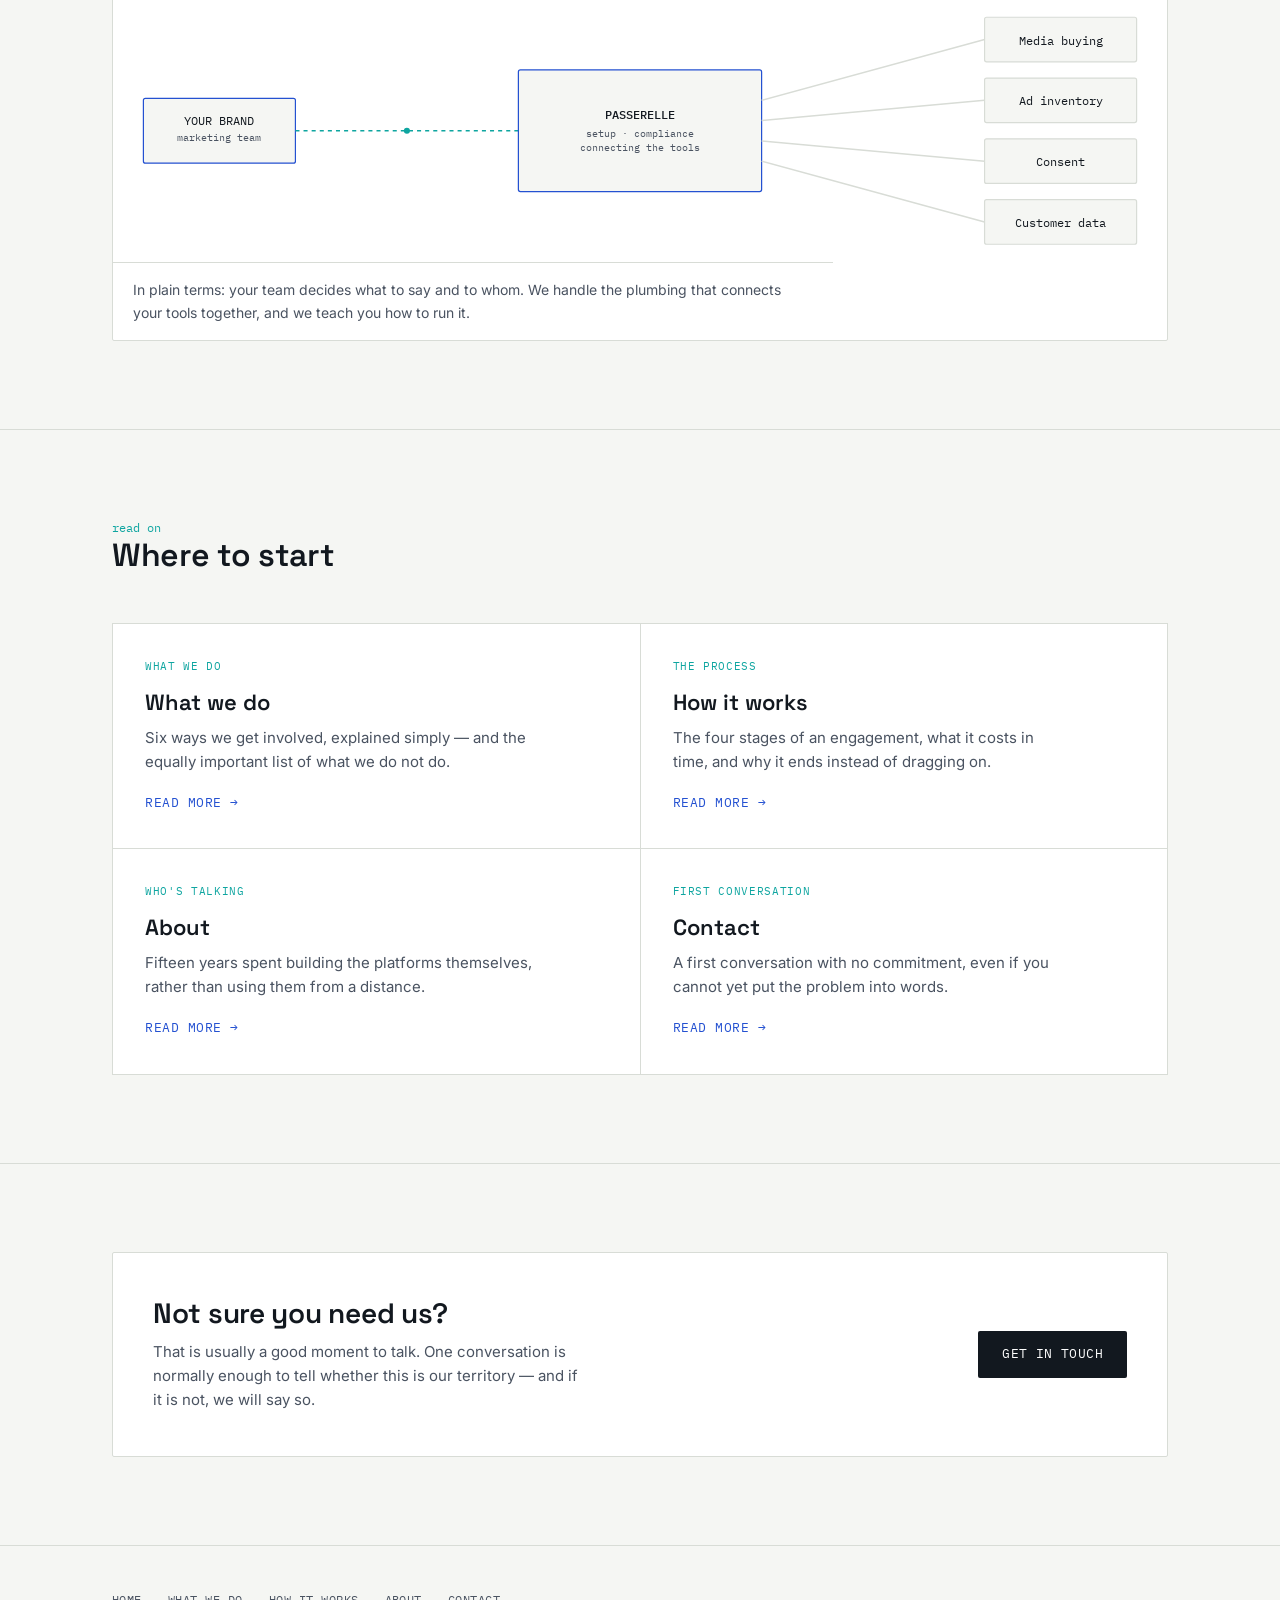
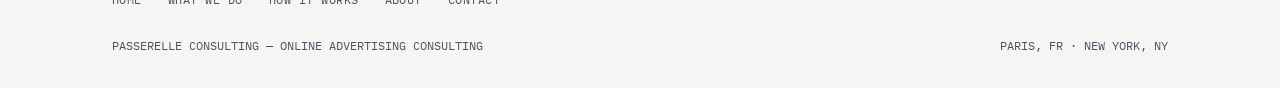
==== commit 5dbc3edb: "Make English the default language Inverts the two halves of the i18n setup rather than flipping a fl" ====
--- a/index.html
+++ b/index.html
@@ -1,31 +1,31 @@
 <!DOCTYPE html>
-<html lang="fr">
+<html lang="en">
 <head>
 <meta charset="UTF-8">
 <meta name="viewport" content="width=device-width, initial-scale=1.0">
-<title>Passerelle Consulting — Reprenez la main sur votre publicité en ligne</title>
-<meta name="description" data-i18n-content="desc.home" content="Conseil indépendant pour les marques qui veulent gérer elles-mêmes leur publicité en ligne. Nous construisons et connectons les outils, puis nous formons vos équipes.">
+<title>Passerelle Consulting — Take back control of your online advertising</title>
+<meta name="description" data-i18n-content="desc.home" content="Independent consulting for brands that want to run their own online advertising. We set up and connect the tools, then train your team to use them.">
 <link rel="preconnect" href="https://fonts.googleapis.com">
 <link href="https://fonts.googleapis.com/css2?family=Space+Grotesk:wght@400;500;600;700&family=Inter:wght@400;500;600&family=IBM+Plex+Mono:wght@400;500&display=swap" rel="stylesheet">
 <link rel="stylesheet" href="assets/styles.css">
 </head>
 <body data-title-key="title.home">
 
-<a class="skip" href="#main" data-i18n="a11y.skip">Aller au contenu principal</a>
+<a class="skip" href="#main" data-i18n="a11y.skip">Skip to main content</a>
 
 <header>
   <div class="wrap nav">
     <a href="index.html" class="brand"><span class="brand-dot"></span>PASSERELLE CONSULTING</a>
     <div class="nav-right">
       <ul class="navlinks">
-        <li><a href="services.html" data-i18n="nav.services">Ce que nous faisons</a></li>
-        <li><a href="approche.html" data-i18n="nav.approach">Comment ça se passe</a></li>
-        <li><a href="a-propos.html" data-i18n="nav.about">À propos</a></li>
+        <li><a href="services.html" data-i18n="nav.services">What we do</a></li>
+        <li><a href="approche.html" data-i18n="nav.approach">How it works</a></li>
+        <li><a href="a-propos.html" data-i18n="nav.about">About</a></li>
         <li><a href="contact.html" data-i18n="nav.contact">Contact</a></li>
       </ul>
-      <div class="lang" role="group" data-i18n-label="lang.aria" aria-label="Choix de la langue">
-        <button type="button" data-lang="fr" aria-pressed="true" lang="fr">FR</button>
-        <button type="button" data-lang="en" aria-pressed="false" lang="en">EN</button>
+      <div class="lang" role="group" data-i18n-label="lang.aria" aria-label="Language selection">
+        <button type="button" data-lang="fr" aria-pressed="false" lang="fr">FR</button>
+        <button type="button" data-lang="en" aria-pressed="true" lang="en">EN</button>
       </div>
     </div>
   </div>
@@ -34,12 +34,12 @@
 <main id="main">
   <section class="hero">
     <div class="wrap">
-      <div class="eyebrow" data-i18n="home.eyebrow">Publicité en ligne · Paris &amp; New York</div>
-      <h1 data-i18n-html="home.h1">Vos équipes savent <em>quoi</em> acheter.<br>Nous construisons <em>comment</em> ça marche.</h1>
-      <p class="hero-sub" data-i18n="home.sub">La publicité en ligne repose sur une machinerie technique que presque personne ne vous explique. Nous la mettons en place, nous la connectons, nous la rendons conforme à la loi — puis nous formons vos équipes pour qu'elles s'en servent sans nous.</p>
+      <div class="eyebrow" data-i18n="home.eyebrow">Online advertising · Paris &amp; New York</div>
+      <h1 data-i18n-html="home.h1">Your team knows <em>what</em> to buy.<br>We build <em>how</em> it works.</h1>
+      <p class="hero-sub" data-i18n="home.sub">Online advertising runs on technical machinery that almost nobody explains to you. We set it up, connect it, make it comply with the law — then train your team so they can run it without us.</p>
       <div class="hero-cta">
-        <a href="contact.html" class="btn btn-primary" data-i18n="home.cta1">Parlons-en</a>
-        <a href="services.html" class="btn btn-ghost" data-i18n="home.cta2">Ce que nous faisons</a>
+        <a href="contact.html" class="btn btn-primary" data-i18n="home.cta1">Let's talk</a>
+        <a href="services.html" class="btn btn-ghost" data-i18n="home.cta2">What we do</a>
       </div>
     </div>
   </section>
@@ -48,26 +48,26 @@
     <div class="wrap">
       <div class="section-head">
         <div>
-          <div class="section-num mono" data-i18n="home.plainKicker">en clair</div>
-          <h2 data-i18n="home.plainH2">Le problème, sans jargon</h2>
+          <div class="section-num mono" data-i18n="home.plainKicker">in plain terms</div>
+          <h2 data-i18n="home.plainH2">The problem, without the jargon</h2>
         </div>
-        <p class="lede" data-i18n="home.plainLede">Beaucoup de marques veulent arrêter de tout déléguer à une agence. L'obstacle n'est presque jamais la stratégie — c'est la plomberie technique en dessous.</p>
+        <p class="lede" data-i18n="home.plainLede">Plenty of brands want to stop outsourcing everything to an agency. The obstacle is almost never the strategy — it is the plumbing underneath it.</p>
       </div>
       <div class="plain">
         <div class="plain-card">
           <div class="n">01</div>
-          <h3 data-i18n="home.c1h">Vous payez sans voir où va l'argent</h3>
-          <p data-i18n="home.c1p">Entre votre budget et la publicité réellement affichée, il y a une longue chaîne d'intermédiaires. Quand vous ne contrôlez pas les outils, vous ne pouvez pas vérifier ce qui se passe au milieu.</p>
+          <h3 data-i18n="home.c1h">You pay without seeing where the money goes</h3>
+          <p data-i18n="home.c1p">Between your budget and the ad someone actually sees, there is a long chain of intermediaries. When you do not control the tools, you cannot check what happens in the middle.</p>
         </div>
         <div class="plain-card">
           <div class="n">02</div>
-          <h3 data-i18n="home.c2h">Les outils ne se parlent pas</h3>
-          <p data-i18n="home.c2p">Vos plateformes publicitaires, votre site et vos données clients doivent être branchés correctement. Mal connectés, vous payez pour toucher des gens qui ne vous intéressent pas.</p>
+          <h3 data-i18n="home.c2h">The tools do not talk to each other</h3>
+          <p data-i18n="home.c2p">Your advertising platforms, your website and your customer data all have to be wired together correctly. Wired badly, you pay to reach people you have no interest in.</p>
         </div>
         <div class="plain-card">
           <div class="n">03</div>
-          <h3 data-i18n="home.c3h">La loi a changé, pas vos réglages</h3>
-          <p data-i18n="home.c3p">Consentement, RGPD, fin des cookies publicitaires : beaucoup de dispositifs tournent encore sur des réglages qui ne sont plus conformes — et cela se règle dans les outils, pas dans une note juridique.</p>
+          <h3 data-i18n="home.c3h">The law changed; your settings did not</h3>
+          <p data-i18n="home.c3p">Consent, GDPR, the end of advertising cookies: many setups still run on settings that are no longer compliant — and that gets fixed in the tools, not in a legal memo.</p>
         </div>
       </div>
     </div>
@@ -77,29 +77,29 @@
     <div class="wrap">
       <div class="section-head">
         <div>
-          <div class="section-num mono" data-i18n="fig1.kicker">schéma</div>
-          <h2 data-i18n="fig1.h2">Où nous intervenons</h2>
+          <div class="section-num mono" data-i18n="fig1.kicker">diagram</div>
+          <h2 data-i18n="fig1.h2">Where we fit in</h2>
         </div>
-        <p class="lede" data-i18n="fig1.lede">Nous ne remplaçons pas votre équipe marketing et nous ne choisissons pas vos messages. Nous nous occupons de la couche technique entre vos décisions et les outils qui les exécutent.</p>
+        <p class="lede" data-i18n="fig1.lede">We do not replace your marketing team and we do not choose your messages. We handle the technical layer between your decisions and the tools that carry them out.</p>
       </div>
 
       <div class="diagram">
         <div class="diagram-label">
-          <span data-i18n="fig1.left">fig. 1 — notre place dans le dispositif</span>
-          <span data-i18n="fig1.right">vos décisions → la technique → les outils</span>
+          <span data-i18n="fig1.left">fig. 1 — where we sit</span>
+          <span data-i18n="fig1.right">your decisions → the technical layer → the tools</span>
         </div>
-        <svg viewBox="0 0 1040 260" xmlns="http://www.w3.org/2000/svg" role="img" data-i18n-label="fig1.alt" aria-label="Schéma : votre équipe marketing d'un côté, Passerelle au centre, et de l'autre les outils d'achat média, d'inventaire, de consentement et de données clients">
+        <svg viewBox="0 0 1040 260" xmlns="http://www.w3.org/2000/svg" role="img" data-i18n-label="fig1.alt" aria-label="Diagram: your marketing team on one side, Passerelle in the middle, and on the other side the media buying, ad inventory, consent and customer data tools">
           <rect x="30" y="98" width="150" height="64" rx="2" class="node-box hi"/>
-          <text x="105" y="124" text-anchor="middle" class="node-label" data-i18n="fig1.brand">VOTRE MARQUE</text>
-          <text x="105" y="140" text-anchor="middle" class="node-sub" data-i18n="fig1.brandSub">équipe marketing</text>
+          <text x="105" y="124" text-anchor="middle" class="node-label" data-i18n="fig1.brand">YOUR BRAND</text>
+          <text x="105" y="140" text-anchor="middle" class="node-sub" data-i18n="fig1.brandSub">marketing team</text>
 
           <path d="M180,130 L 400,130" class="trace-active"/>
           <circle cx="290" cy="130" r="3" class="pulse"/>
 
           <rect x="400" y="70" width="240" height="120" rx="2" class="node-box hi" stroke-width="1.6"/>
           <text x="520" y="118" text-anchor="middle" class="node-label" font-weight="500">PASSERELLE</text>
-          <text x="520" y="136" text-anchor="middle" class="node-sub" data-i18n="fig1.core1">mise en place · conformité</text>
-          <text x="520" y="150" text-anchor="middle" class="node-sub" data-i18n="fig1.core2">connexion des outils</text>
+          <text x="520" y="136" text-anchor="middle" class="node-sub" data-i18n="fig1.core1">setup · compliance</text>
+          <text x="520" y="150" text-anchor="middle" class="node-sub" data-i18n="fig1.core2">connecting the tools</text>
 
           <path d="M640,100 L 860,40" class="trace-line"/>
           <path d="M640,120 L 860,100" class="trace-line"/>
@@ -107,18 +107,18 @@
           <path d="M640,160 L 860,220" class="trace-line"/>
 
           <rect x="860" y="18" width="150" height="44" rx="2" class="node-box"/>
-          <text x="935" y="45" text-anchor="middle" class="node-label" data-i18n="fig1.n1">Achat média</text>
+          <text x="935" y="45" text-anchor="middle" class="node-label" data-i18n="fig1.n1">Media buying</text>
 
           <rect x="860" y="78" width="150" height="44" rx="2" class="node-box"/>
-          <text x="935" y="105" text-anchor="middle" class="node-label" data-i18n="fig1.n2">Espaces pub</text>
+          <text x="935" y="105" text-anchor="middle" class="node-label" data-i18n="fig1.n2">Ad inventory</text>
 
           <rect x="860" y="138" width="150" height="44" rx="2" class="node-box"/>
-          <text x="935" y="165" text-anchor="middle" class="node-label" data-i18n="fig1.n3">Consentement</text>
+          <text x="935" y="165" text-anchor="middle" class="node-label" data-i18n="fig1.n3">Consent</text>
 
           <rect x="860" y="198" width="150" height="44" rx="2" class="node-box"/>
-          <text x="935" y="225" text-anchor="middle" class="node-label" data-i18n="fig1.n4">Données clients</text>
+          <text x="935" y="225" text-anchor="middle" class="node-label" data-i18n="fig1.n4">Customer data</text>
         </svg>
-        <p class="diagram-note" data-i18n="fig1.note">En clair : votre équipe décide quoi dire et à qui. Nous nous occupons de la tuyauterie qui relie vos outils entre eux, et nous vous apprenons à la faire fonctionner.</p>
+        <p class="diagram-note" data-i18n="fig1.note">In plain terms: your team decides what to say and to whom. We handle the plumbing that connects your tools together, and we teach you how to run it.</p>
       </div>
     </div>
   </section>
@@ -127,34 +127,34 @@
     <div class="wrap">
       <div class="section-head">
         <div>
-          <div class="section-num mono" data-i18n="home.exploreKicker">pour aller plus loin</div>
-          <h2 data-i18n="home.exploreH2">Par où commencer</h2>
+          <div class="section-num mono" data-i18n="home.exploreKicker">read on</div>
+          <h2 data-i18n="home.exploreH2">Where to start</h2>
         </div>
       </div>
       <div class="teasers">
         <a class="teaser" href="services.html">
-          <div class="k" data-i18n="teaser.k1">nos interventions</div>
-          <h3 data-i18n="teaser.h1">Ce que nous faisons</h3>
-          <p data-i18n="teaser.p1">Six façons d'intervenir, expliquées simplement — et la liste, tout aussi importante, de ce que nous ne faisons pas.</p>
-          <span class="go" data-i18n="teaser.go">Voir le détail →</span>
+          <div class="k" data-i18n="teaser.k1">what we do</div>
+          <h3 data-i18n="teaser.h1">What we do</h3>
+          <p data-i18n="teaser.p1">Six ways we get involved, explained simply — and the equally important list of what we do not do.</p>
+          <span class="go" data-i18n="teaser.go">Read more →</span>
         </a>
         <a class="teaser" href="approche.html">
-          <div class="k" data-i18n="teaser.k2">le déroulé</div>
-          <h3 data-i18n="teaser.h2">Comment ça se passe</h3>
-          <p data-i18n="teaser.p2">Les quatre étapes d'une mission, ce qu'elle coûte en temps, et pourquoi elle se termine au lieu de s'éterniser.</p>
-          <span class="go" data-i18n="teaser.go">Voir le détail →</span>
+          <div class="k" data-i18n="teaser.k2">the process</div>
+          <h3 data-i18n="teaser.h2">How it works</h3>
+          <p data-i18n="teaser.p2">The four stages of an engagement, what it costs in time, and why it ends instead of dragging on.</p>
+          <span class="go" data-i18n="teaser.go">Read more →</span>
         </a>
         <a class="teaser" href="a-propos.html">
-          <div class="k" data-i18n="teaser.k3">qui parle</div>
-          <h3 data-i18n="teaser.h3">À propos</h3>
-          <p data-i18n="teaser.p3">Quinze ans passés à construire les plateformes elles-mêmes, plutôt qu'à les utiliser de loin.</p>
-          <span class="go" data-i18n="teaser.go">Voir le détail →</span>
+          <div class="k" data-i18n="teaser.k3">who's talking</div>
+          <h3 data-i18n="teaser.h3">About</h3>
+          <p data-i18n="teaser.p3">Fifteen years spent building the platforms themselves, rather than using them from a distance.</p>
+          <span class="go" data-i18n="teaser.go">Read more →</span>
         </a>
         <a class="teaser" href="contact.html">
-          <div class="k" data-i18n="teaser.k4">premier échange</div>
+          <div class="k" data-i18n="teaser.k4">first conversation</div>
           <h3 data-i18n="teaser.h4">Contact</h3>
-          <p data-i18n="teaser.p4">Un premier échange sans engagement, même si vous ne savez pas encore formuler le problème.</p>
-          <span class="go" data-i18n="teaser.go">Voir le détail →</span>
+          <p data-i18n="teaser.p4">A first conversation with no commitment, even if you cannot yet put the problem into words.</p>
+          <span class="go" data-i18n="teaser.go">Read more →</span>
         </a>
       </div>
     </div>
@@ -164,10 +164,10 @@
     <div class="wrap">
       <div class="cta-strip">
         <div>
-          <h2 data-i18n="cta.h2">Pas sûr d'avoir besoin de nous ?</h2>
-          <p data-i18n="cta.p">C'est souvent le bon moment pour en parler. Un premier échange suffit généralement à dire si le sujet nous concerne — et si ce n'est pas le cas, nous vous le dirons.</p>
+          <h2 data-i18n="cta.h2">Not sure you need us?</h2>
+          <p data-i18n="cta.p">That is usually a good moment to talk. One conversation is normally enough to tell whether this is our territory — and if it is not, we will say so.</p>
         </div>
-        <a href="contact.html" class="btn btn-primary" data-i18n="cta.btn">Prendre contact</a>
+        <a href="contact.html" class="btn btn-primary" data-i18n="cta.btn">Get in touch</a>
       </div>
     </div>
   </section>
@@ -176,14 +176,14 @@
 <footer>
   <div class="wrap">
     <ul class="foot-nav">
-      <li><a href="index.html" data-i18n="nav.home">Accueil</a></li>
-      <li><a href="services.html" data-i18n="nav.services">Ce que nous faisons</a></li>
-      <li><a href="approche.html" data-i18n="nav.approach">Comment ça se passe</a></li>
-      <li><a href="a-propos.html" data-i18n="nav.about">À propos</a></li>
+      <li><a href="index.html" data-i18n="nav.home">Home</a></li>
+      <li><a href="services.html" data-i18n="nav.services">What we do</a></li>
+      <li><a href="approche.html" data-i18n="nav.approach">How it works</a></li>
+      <li><a href="a-propos.html" data-i18n="nav.about">About</a></li>
       <li><a href="contact.html" data-i18n="nav.contact">Contact</a></li>
     </ul>
     <div class="foot-row">
-      <span data-i18n="foot.left">PASSERELLE CONSULTING — CONSEIL EN PUBLICITÉ EN LIGNE</span>
+      <span data-i18n="foot.left">PASSERELLE CONSULTING — ONLINE ADVERTISING CONSULTING</span>
       <span>PARIS, FR · NEW YORK, NY</span>
     </div>
   </div>
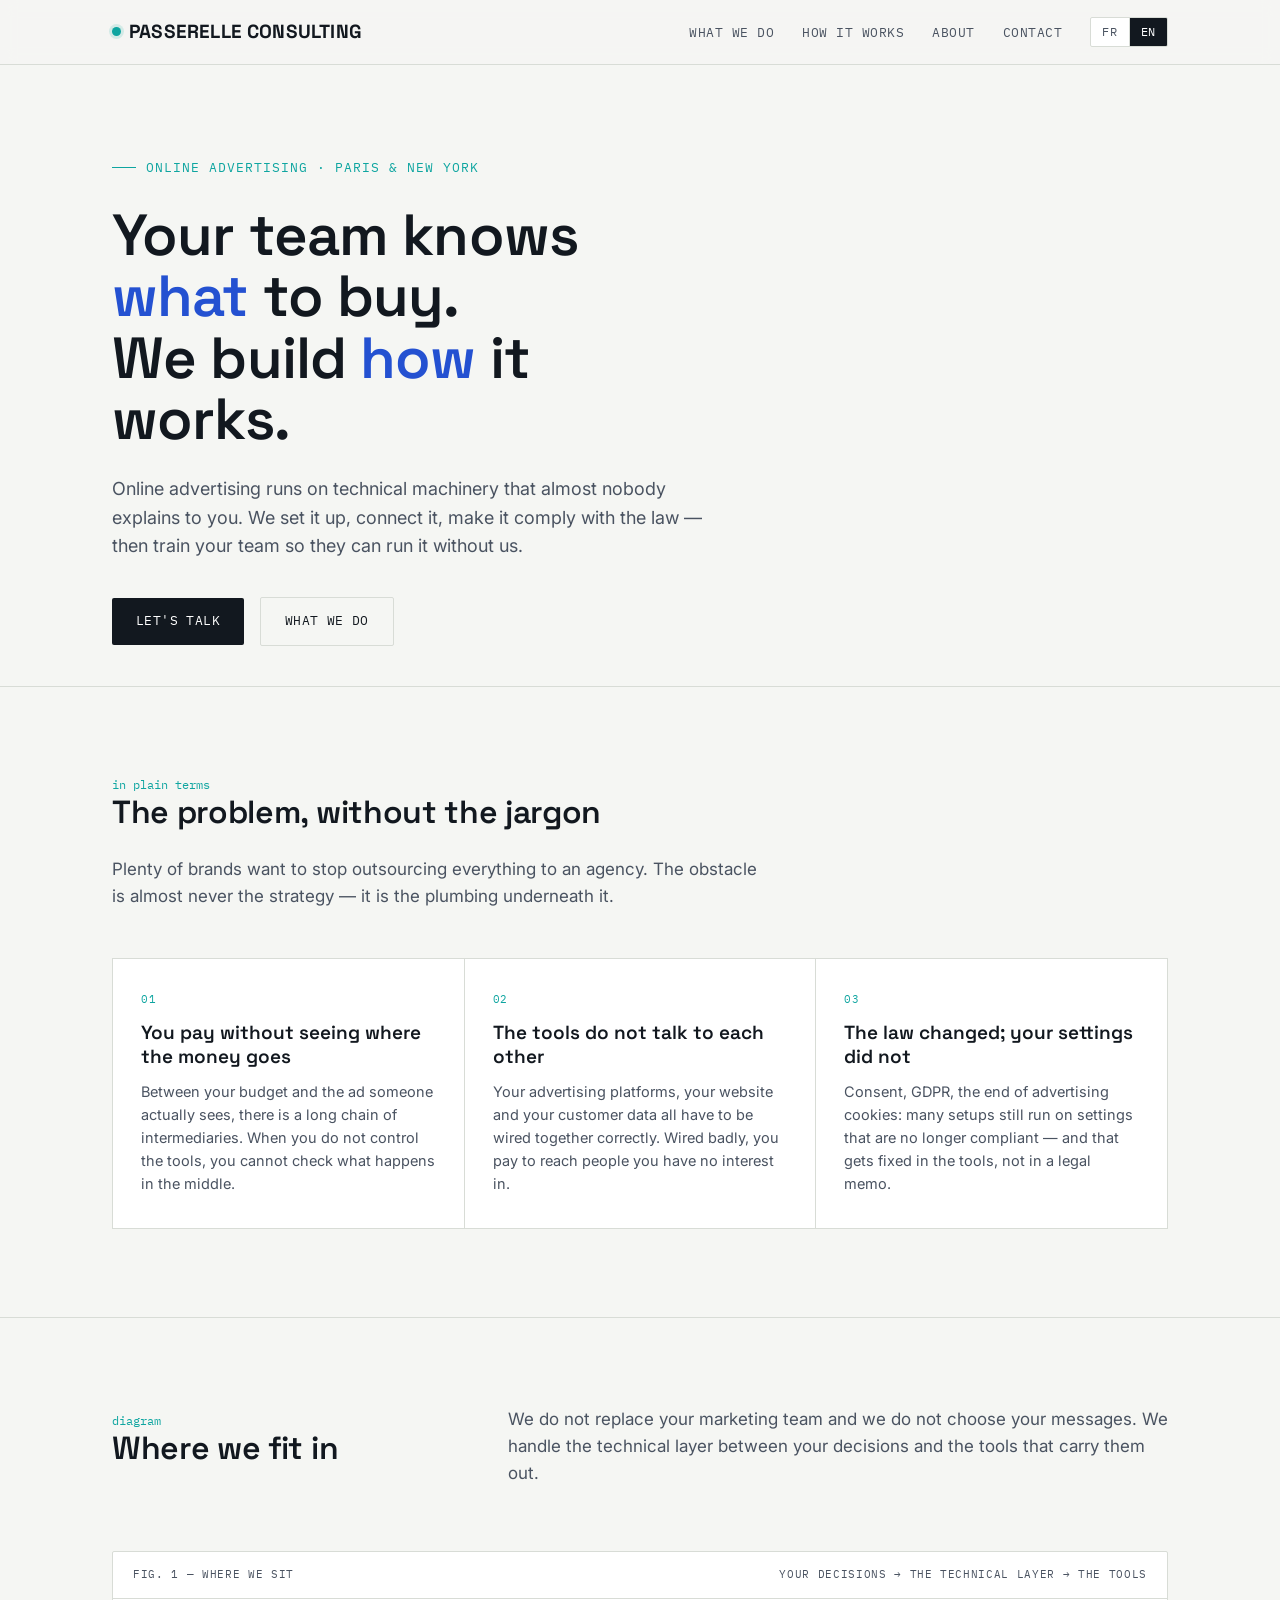
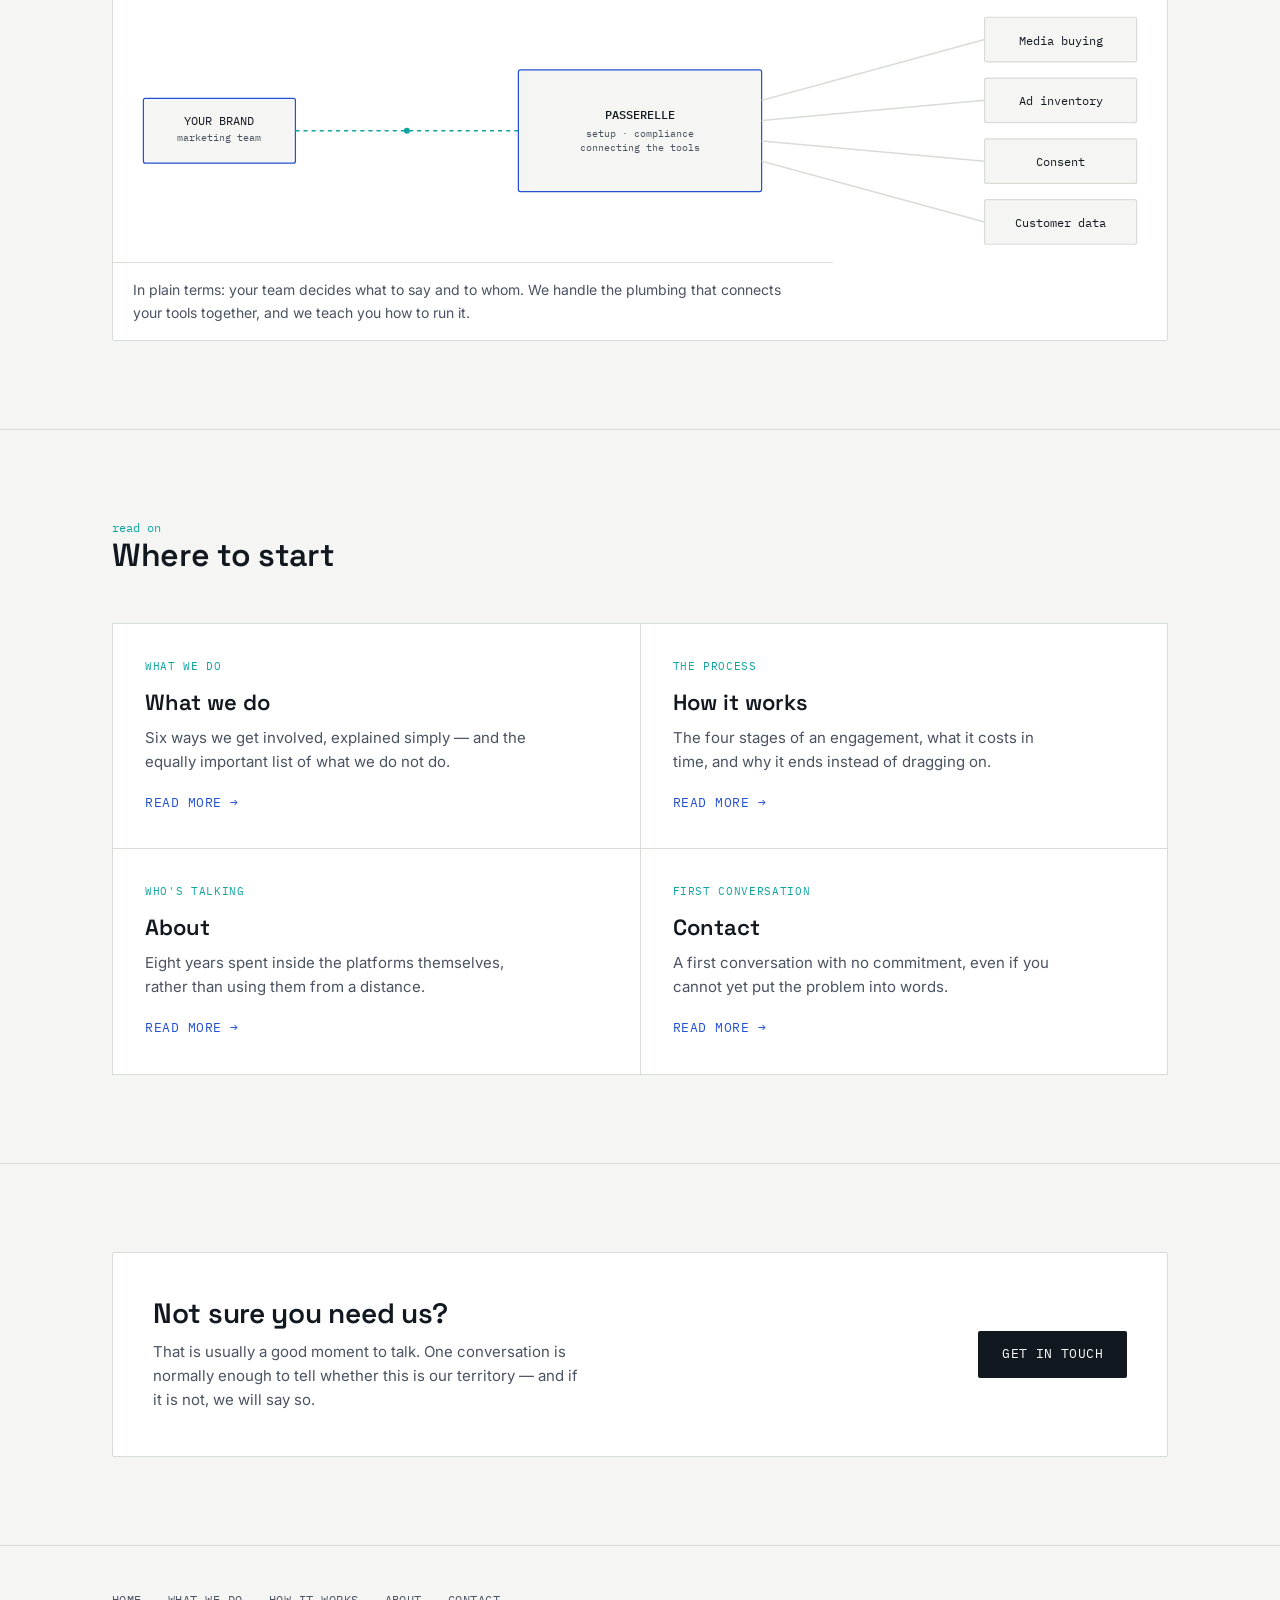
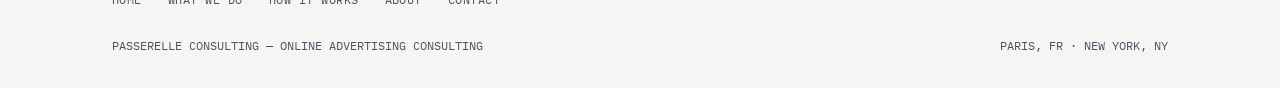
==== commit 465f93cd: "Correct tenure to eight years across support, solutions and engineering The site claimed fifteen yea" ====
--- a/index.html
+++ b/index.html
@@ -147,7 +147,7 @@
         <a class="teaser" href="a-propos.html">
           <div class="k" data-i18n="teaser.k3">who's talking</div>
           <h3 data-i18n="teaser.h3">About</h3>
-          <p data-i18n="teaser.p3">Fifteen years spent building the platforms themselves, rather than using them from a distance.</p>
+          <p data-i18n="teaser.p3">Eight years spent inside the platforms themselves, rather than using them from a distance.</p>
           <span class="go" data-i18n="teaser.go">Read more →</span>
         </a>
         <a class="teaser" href="contact.html">
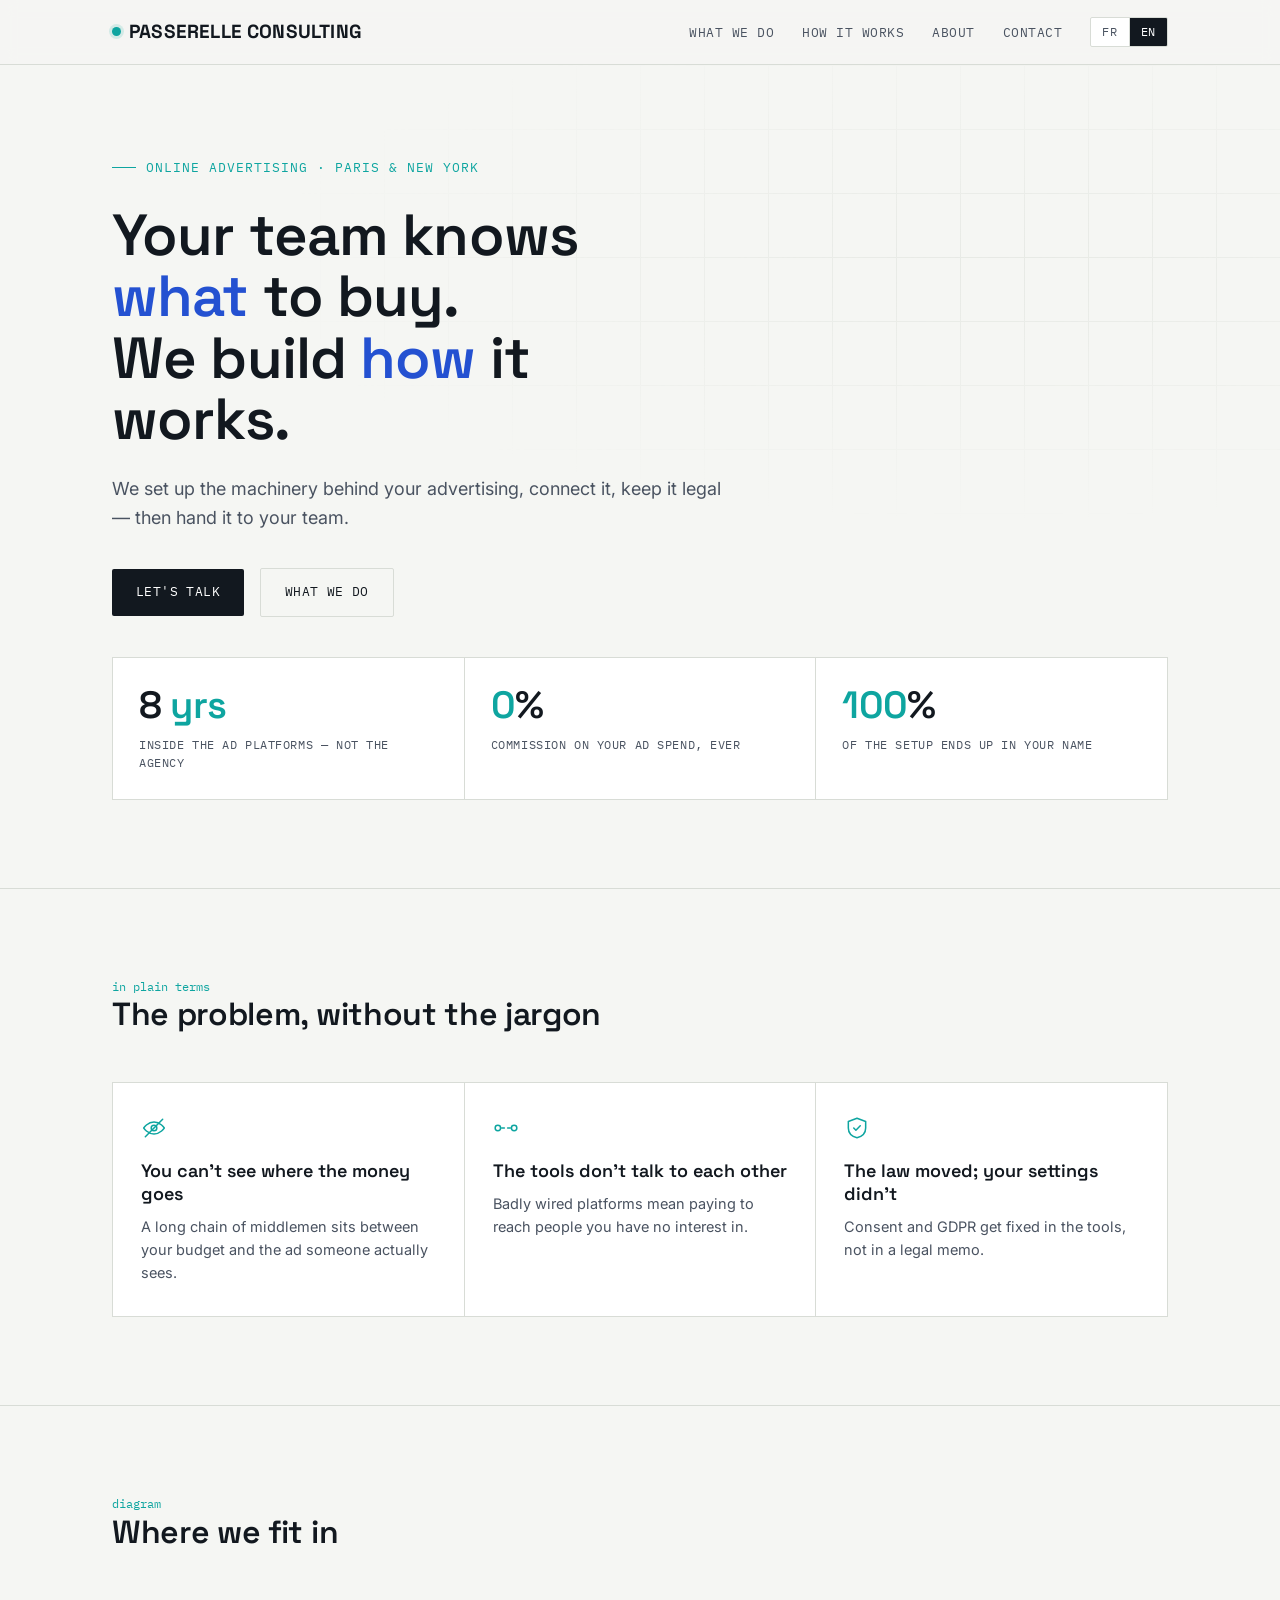
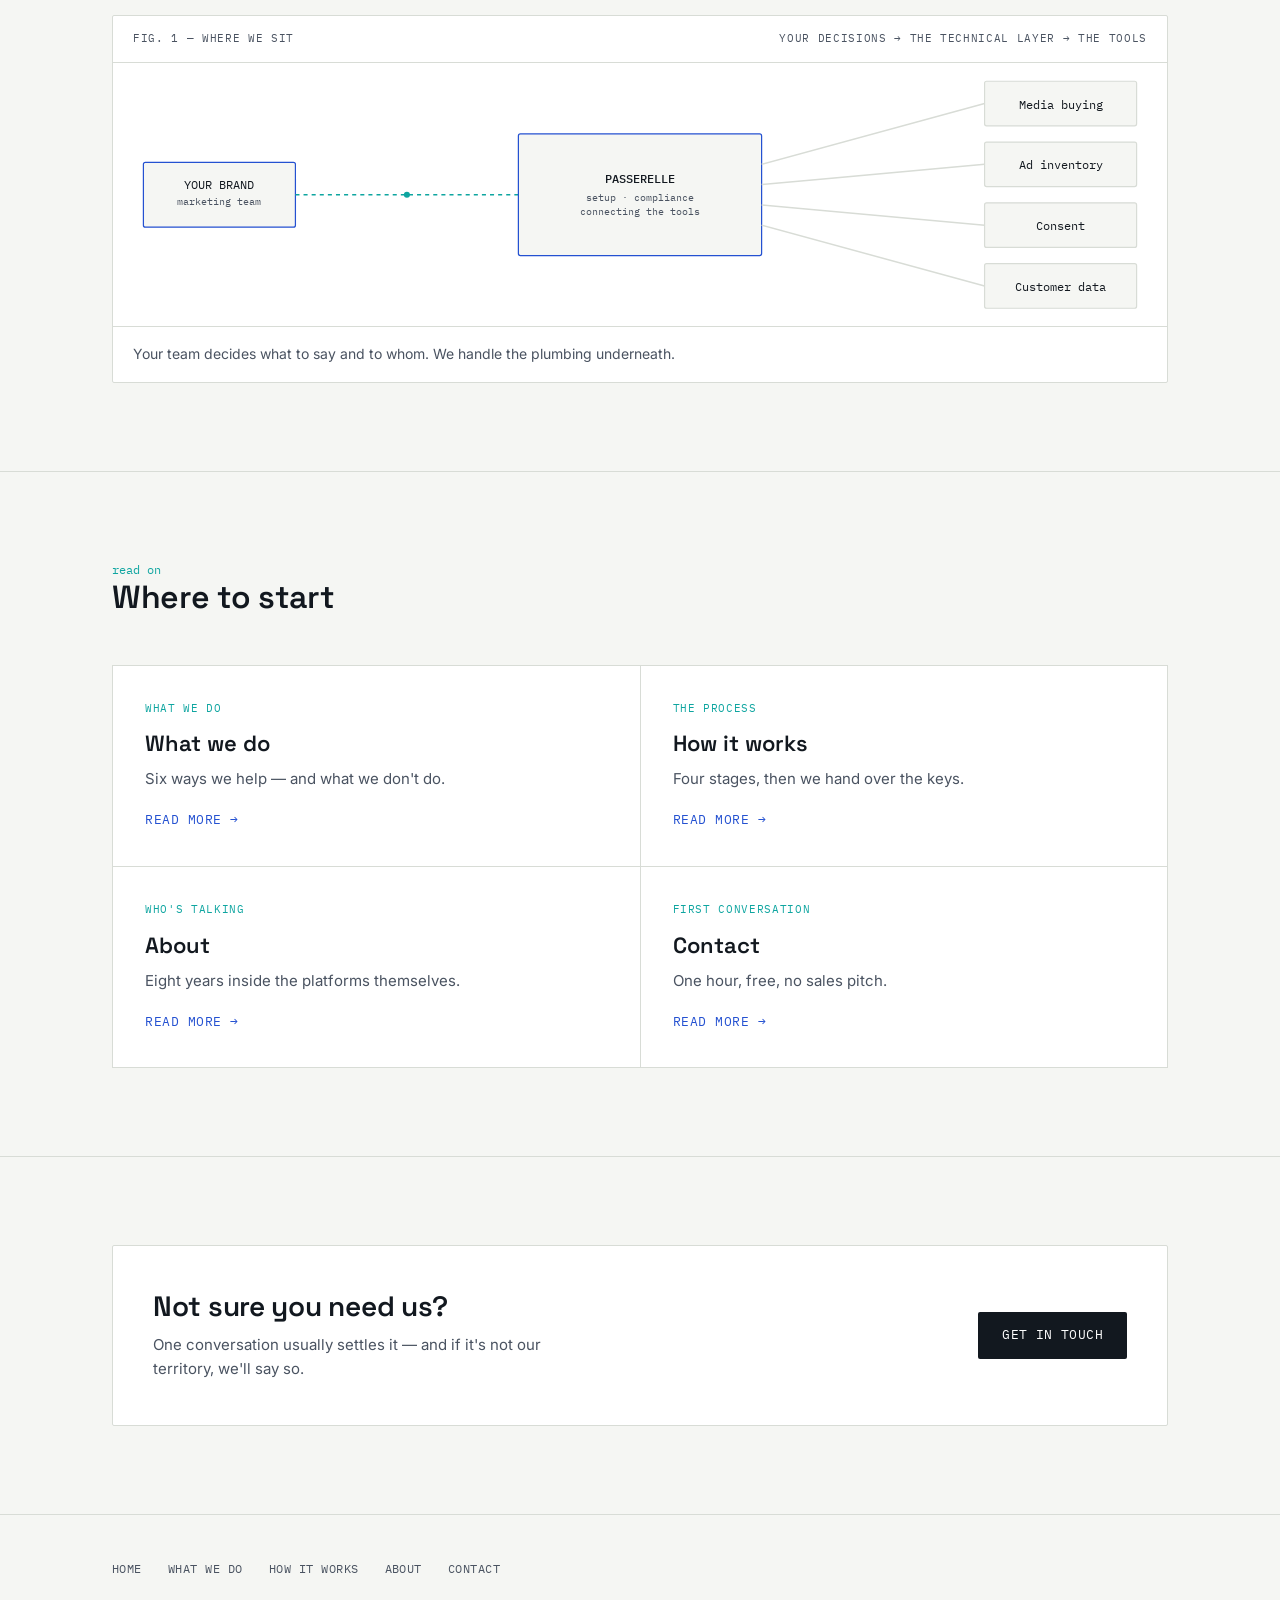
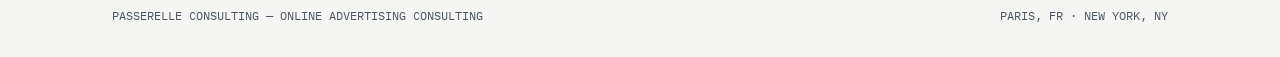
==== commit 4238e935: "Cut the copy back and carry more of it in graphics Every page ran long. Body text is down roughly a " ====
--- a/index.html
+++ b/index.html
@@ -4,7 +4,7 @@
 <meta charset="UTF-8">
 <meta name="viewport" content="width=device-width, initial-scale=1.0">
 <title>Passerelle Consulting — Take back control of your online advertising</title>
-<meta name="description" data-i18n-content="desc.home" content="Independent consulting for brands that want to run their own online advertising. We set up and connect the tools, then train your team to use them.">
+<meta name="description" data-i18n-content="desc.home" content="We set up the machinery behind your online advertising, connect it, keep it legal — then hand it to your team.">
 <link rel="preconnect" href="https://fonts.googleapis.com">
 <link href="https://fonts.googleapis.com/css2?family=Space+Grotesk:wght@400;500;600;700&family=Inter:wght@400;500;600&family=IBM+Plex+Mono:wght@400;500&display=swap" rel="stylesheet">
 <link rel="stylesheet" href="assets/styles.css">
@@ -36,7 +36,7 @@
     <div class="wrap">
       <div class="eyebrow" data-i18n="home.eyebrow">Online advertising · Paris &amp; New York</div>
       <h1 data-i18n-html="home.h1">Your team knows <em>what</em> to buy.<br>We build <em>how</em> it works.</h1>
-      <p class="hero-sub" data-i18n="home.sub">Online advertising runs on technical machinery that almost nobody explains to you. We set it up, connect it, make it comply with the law — then train your team so they can run it without us.</p>
+      <p class="hero-sub" data-i18n="home.sub">We set up the machinery behind your advertising, connect it, keep it legal — then hand it to your team.</p>
       <div class="hero-cta">
         <a href="contact.html" class="btn btn-primary" data-i18n="home.cta1">Let's talk</a>
         <a href="services.html" class="btn btn-ghost" data-i18n="home.cta2">What we do</a>
@@ -44,6 +44,25 @@
     </div>
   </section>
 
+  <section style="padding-top:0; border-top:none;">
+    <div class="wrap">
+      <div class="facts">
+        <div class="fact">
+          <div class="big">8 <span data-i18n="fact.n1u">yrs</span></div>
+          <div class="cap" data-i18n="fact.c1">inside the ad platforms — not the agency</div>
+        </div>
+        <div class="fact">
+          <div class="big"><span>0</span>%</div>
+          <div class="cap" data-i18n="fact.c2">commission on your ad spend, ever</div>
+        </div>
+        <div class="fact">
+          <div class="big"><span>100</span>%</div>
+          <div class="cap" data-i18n="fact.c3">of the setup ends up in your name</div>
+        </div>
+      </div>
+    </div>
+  </section>
+
   <section>
     <div class="wrap">
       <div class="section-head">
@@ -51,23 +70,34 @@
           <div class="section-num mono" data-i18n="home.plainKicker">in plain terms</div>
           <h2 data-i18n="home.plainH2">The problem, without the jargon</h2>
         </div>
-        <p class="lede" data-i18n="home.plainLede">Plenty of brands want to stop outsourcing everything to an agency. The obstacle is almost never the strategy — it is the plumbing underneath it.</p>
       </div>
       <div class="plain">
         <div class="plain-card">
-          <div class="n">01</div>
-          <h3 data-i18n="home.c1h">You pay without seeing where the money goes</h3>
-          <p data-i18n="home.c1p">Between your budget and the ad someone actually sees, there is a long chain of intermediaries. When you do not control the tools, you cannot check what happens in the middle.</p>
+          <svg class="ico" viewBox="0 0 24 24" aria-hidden="true">
+            <path d="M2.5 12S6 6.5 12 6.5 21.5 12 21.5 12 18 17.5 12 17.5 2.5 12 2.5 12z"/>
+            <circle cx="12" cy="12" r="2.6"/>
+            <line x1="4" y1="20" x2="20" y2="4"/>
+          </svg>
+          <h3 data-i18n="home.c1h">You can't see where the money goes</h3>
+          <p data-i18n="home.c1p">A long chain of middlemen sits between your budget and the ad someone actually sees.</p>
         </div>
         <div class="plain-card">
-          <div class="n">02</div>
-          <h3 data-i18n="home.c2h">The tools do not talk to each other</h3>
-          <p data-i18n="home.c2p">Your advertising platforms, your website and your customer data all have to be wired together correctly. Wired badly, you pay to reach people you have no interest in.</p>
+          <svg class="ico" viewBox="0 0 24 24" aria-hidden="true">
+            <circle cx="4.5" cy="12" r="2.5"/>
+            <circle cx="19.5" cy="12" r="2.5"/>
+            <line x1="8" y1="12" x2="10.5" y2="12"/>
+            <line x1="13.5" y1="12" x2="16" y2="12"/>
+          </svg>
+          <h3 data-i18n="home.c2h">The tools don't talk to each other</h3>
+          <p data-i18n="home.c2p">Badly wired platforms mean paying to reach people you have no interest in.</p>
         </div>
         <div class="plain-card">
-          <div class="n">03</div>
-          <h3 data-i18n="home.c3h">The law changed; your settings did not</h3>
-          <p data-i18n="home.c3p">Consent, GDPR, the end of advertising cookies: many setups still run on settings that are no longer compliant — and that gets fixed in the tools, not in a legal memo.</p>
+          <svg class="ico" viewBox="0 0 24 24" aria-hidden="true">
+            <path d="M12 3 20 6v6c0 4.4-3.2 7.8-8 9-4.8-1.2-8-4.6-8-9V6l8-3z"/>
+            <path d="M9 12l2 2 4-4"/>
+          </svg>
+          <h3 data-i18n="home.c3h">The law moved; your settings didn't</h3>
+          <p data-i18n="home.c3p">Consent and GDPR get fixed in the tools, not in a legal memo.</p>
         </div>
       </div>
     </div>
@@ -80,7 +110,6 @@
           <div class="section-num mono" data-i18n="fig1.kicker">diagram</div>
           <h2 data-i18n="fig1.h2">Where we fit in</h2>
         </div>
-        <p class="lede" data-i18n="fig1.lede">We do not replace your marketing team and we do not choose your messages. We handle the technical layer between your decisions and the tools that carry them out.</p>
       </div>
 
       <div class="diagram">
@@ -118,7 +147,7 @@
           <rect x="860" y="198" width="150" height="44" rx="2" class="node-box"/>
           <text x="935" y="225" text-anchor="middle" class="node-label" data-i18n="fig1.n4">Customer data</text>
         </svg>
-        <p class="diagram-note" data-i18n="fig1.note">In plain terms: your team decides what to say and to whom. We handle the plumbing that connects your tools together, and we teach you how to run it.</p>
+        <div class="diagram-foot"><p class="diagram-note" data-i18n="fig1.note">Your team decides what to say and to whom. We handle the plumbing underneath.</p></div>
       </div>
     </div>
   </section>
@@ -135,25 +164,25 @@
         <a class="teaser" href="services.html">
           <div class="k" data-i18n="teaser.k1">what we do</div>
           <h3 data-i18n="teaser.h1">What we do</h3>
-          <p data-i18n="teaser.p1">Six ways we get involved, explained simply — and the equally important list of what we do not do.</p>
+          <p data-i18n="teaser.p1">Six ways we help — and what we don't do.</p>
           <span class="go" data-i18n="teaser.go">Read more →</span>
         </a>
         <a class="teaser" href="approche.html">
           <div class="k" data-i18n="teaser.k2">the process</div>
           <h3 data-i18n="teaser.h2">How it works</h3>
-          <p data-i18n="teaser.p2">The four stages of an engagement, what it costs in time, and why it ends instead of dragging on.</p>
+          <p data-i18n="teaser.p2">Four stages, then we hand over the keys.</p>
           <span class="go" data-i18n="teaser.go">Read more →</span>
         </a>
         <a class="teaser" href="a-propos.html">
           <div class="k" data-i18n="teaser.k3">who's talking</div>
           <h3 data-i18n="teaser.h3">About</h3>
-          <p data-i18n="teaser.p3">Eight years spent inside the platforms themselves, rather than using them from a distance.</p>
+          <p data-i18n="teaser.p3">Eight years inside the platforms themselves.</p>
           <span class="go" data-i18n="teaser.go">Read more →</span>
         </a>
         <a class="teaser" href="contact.html">
           <div class="k" data-i18n="teaser.k4">first conversation</div>
           <h3 data-i18n="teaser.h4">Contact</h3>
-          <p data-i18n="teaser.p4">A first conversation with no commitment, even if you cannot yet put the problem into words.</p>
+          <p data-i18n="teaser.p4">One hour, free, no sales pitch.</p>
           <span class="go" data-i18n="teaser.go">Read more →</span>
         </a>
       </div>
@@ -165,7 +194,7 @@
       <div class="cta-strip">
         <div>
           <h2 data-i18n="cta.h2">Not sure you need us?</h2>
-          <p data-i18n="cta.p">That is usually a good moment to talk. One conversation is normally enough to tell whether this is our territory — and if it is not, we will say so.</p>
+          <p data-i18n="cta.p">One conversation usually settles it — and if it's not our territory, we'll say so.</p>
         </div>
         <a href="contact.html" class="btn btn-primary" data-i18n="cta.btn">Get in touch</a>
       </div>
--- a/assets/styles.css
+++ b/assets/styles.css
@@ -97,8 +97,29 @@
 .btn-ghost{ border:1px solid var(--line); color:var(--ink); }
 .btn-ghost:hover{ border-color:var(--blue-bright); color:var(--blue-bright); }
 
+/* ---------- ICONS ----------
+   Line icons drawn at 24×24, stroked in the accent colour so they read as part
+   of the same drawing as the fig. 1 diagram rather than as decoration. */
+.ico{
+  width:26px; height:26px; display:block;
+  fill:none; stroke:var(--trace); stroke-width:1.4;
+  stroke-linecap:round; stroke-linejoin:round;
+}
+.ico-lg{ width:34px; height:34px; }
+
 /* ---------- HERO (home) ---------- */
-.hero{ padding: 92px 0 40px; border-top:none; }
+.hero{ padding: 92px 0 40px; border-top:none; position:relative; overflow:hidden; }
+/* Faint blueprint grid — technical texture without competing with the type. */
+.hero::before{
+  content:''; position:absolute; inset:0; z-index:-1;
+  background-image:
+    linear-gradient(var(--line) 1px, transparent 1px),
+    linear-gradient(90deg, var(--line) 1px, transparent 1px);
+  background-size:64px 64px;
+  -webkit-mask-image: radial-gradient(ellipse 80% 60% at 78% 34%, #000 0%, transparent 72%);
+  mask-image: radial-gradient(ellipse 80% 60% at 78% 34%, #000 0%, transparent 72%);
+  opacity:0.5;
+}
 .eyebrow{
   font-family:'IBM Plex Mono'; font-size:12.5px; letter-spacing:0.08em; text-transform:uppercase;
   color: var(--trace); display:flex; align-items:center; gap:10px; margin-bottom:28px;
@@ -138,7 +159,10 @@
 .node-box{ fill:var(--bg); stroke:var(--line); stroke-width:1.2; }
 .node-box.hi{ stroke: var(--blue-bright); }
 .pulse{ fill: var(--trace); }
-.diagram-note{ font-size:14px; color:var(--ink-soft); padding:16px 20px; border-top:1px solid var(--line); max-width:80ch; }
+/* Rule sits on the wrapper so it spans the figure; the caption inside keeps a
+   readable measure. */
+.diagram-foot{ border-top:1px solid var(--line); padding:16px 20px; }
+.diagram-note{ font-size:14px; color:var(--ink-soft); max-width:80ch; }
 
 /* ---------- SECTIONS ---------- */
 section{ padding: 88px 0; border-top:1px solid var(--line); }
@@ -148,11 +172,25 @@
 h3{ line-height:1.28; }
 .lede{ max-width:60ch; color:var(--ink-soft); font-size:17px; }
 
+/* ---------- FACTS STRIP ---------- */
+.facts{ display:grid; grid-template-columns:repeat(3,1fr); gap:1px; background:var(--line); border:1px solid var(--line); }
+.fact{ background:var(--bg-panel); padding:28px 26px; }
+.fact .big{
+  font-family:'Space Grotesk'; font-weight:600; font-size:clamp(28px,3.6vw,38px);
+  line-height:1; letter-spacing:-0.02em;
+}
+.fact .big span{ color:var(--trace); }
+.fact .cap{
+  font-family:'IBM Plex Mono'; font-size:11.5px; text-transform:uppercase; letter-spacing:0.05em;
+  color:var(--ink-soft); margin-top:12px; line-height:1.5;
+}
+@media (max-width:700px){ .facts{ grid-template-columns:1fr; } }
+
 /* ---------- PLAIN-LANGUAGE VALUE CARDS (home) ---------- */
 .plain{ display:grid; grid-template-columns: repeat(3, 1fr); gap:1px; background:var(--line); border:1px solid var(--line); }
 .plain-card{ background:var(--bg-panel); padding:32px 28px; }
-.plain-card .n{ font-family:'IBM Plex Mono'; font-size:11px; color:var(--trace); letter-spacing:0.06em; }
-.plain-card h3{ font-family:'Space Grotesk'; font-size:19px; font-weight:600; margin-top:12px; }
+.plain-card .ico{ margin-bottom:18px; }
+.plain-card h3{ font-family:'Space Grotesk'; font-size:18px; font-weight:600; }
 .plain-card p{ margin-top:10px; font-size:14.5px; color:var(--ink-soft); }
 @media (max-width:820px){ .plain{ grid-template-columns:1fr; } }
 
@@ -185,8 +223,9 @@
 /* ---------- SERVICES ---------- */
 .services{ display:grid; grid-template-columns: repeat(2, 1fr); gap:1px; background:var(--line); border:1px solid var(--line); }
 .svc{ background:var(--bg-panel); padding:32px; }
+.svc-top{ display:flex; align-items:center; justify-content:space-between; gap:16px; margin-bottom:18px; }
 .svc .tag{ font-family:'IBM Plex Mono'; font-size:11px; color: var(--ink-soft); text-transform:uppercase; letter-spacing:0.05em; }
-.svc h3{ font-family:'Space Grotesk'; font-size:19px; font-weight:600; margin-top:10px; }
+.svc h3{ font-family:'Space Grotesk'; font-size:19px; font-weight:600; }
 .svc p{ margin-top:10px; font-size:14.5px; color:var(--ink-soft); }
 .svc .jargon{
   margin-top:14px; padding-top:12px; border-top:1px dashed var(--line);
@@ -194,14 +233,46 @@
 }
 @media (max-width:720px){ .services{ grid-template-columns: 1fr; } }
 
-/* ---------- STEPS ---------- */
-.steps{ display:grid; grid-template-columns:repeat(4, 1fr); gap:1px; background:var(--line); border:1px solid var(--line); }
-.step{ background:var(--bg-panel); padding:30px 26px; }
+/* ---------- STEPS (timeline) ----------
+   A rule runs behind the row with a node on each step, so the four stages read
+   as one sequence ending in handover rather than four separate boxes. */
+.steps{ display:grid; grid-template-columns:repeat(4, 1fr); gap:32px; position:relative; padding-top:34px; }
+.steps::before{
+  content:''; position:absolute; top:9px; left:0; right:0; height:1px; background:var(--line);
+}
+.step{ position:relative; }
+.step::before{
+  content:''; position:absolute; top:-30px; left:0;
+  width:11px; height:11px; border-radius:50%;
+  background:var(--bg); border:1.5px solid var(--trace);
+}
+.step:last-child::before{ background:var(--trace); }
 .step .n{ font-family:'IBM Plex Mono'; font-size:12px; color:var(--trace); letter-spacing:0.06em; }
-.step h3{ font-family:'Space Grotesk'; font-size:18px; font-weight:600; margin-top:12px; }
-.step p{ margin-top:10px; font-size:14px; color:var(--ink-soft); }
-@media (max-width:900px){ .steps{ grid-template-columns:1fr 1fr; } }
-@media (max-width:520px){ .steps{ grid-template-columns:1fr; } }
+.step h3{ font-family:'Space Grotesk'; font-size:18px; font-weight:600; margin-top:8px; }
+.step p{ margin-top:8px; font-size:14px; color:var(--ink-soft); }
+@media (max-width:900px){
+  .steps{ grid-template-columns:1fr 1fr; gap:36px 32px; }
+}
+@media (max-width:520px){
+  .steps{ grid-template-columns:1fr; padding-top:0; padding-left:26px; gap:30px; }
+  .steps::before{ top:6px; bottom:6px; left:4px; right:auto; width:1px; height:auto; }
+  .step::before{ top:5px; left:-26px; }
+}
+
+/* ---------- VS COMPARISON ---------- */
+.vs{ display:grid; grid-template-columns:1fr 1fr; gap:1px; background:var(--line); border:1px solid var(--line); }
+.vs-col{ background:var(--bg-panel); padding:32px; }
+.vs-col.hi{ background:#FBFCFA; }
+.vs-head{ display:flex; align-items:center; gap:12px; margin-bottom:20px; }
+.vs-head .k{ font-family:'IBM Plex Mono'; font-size:11px; text-transform:uppercase; letter-spacing:0.05em; color:var(--ink-soft); }
+.vs-col.hi .vs-head .k{ color:var(--trace); }
+.vs ul{ list-style:none; }
+.vs li{ padding:12px 0; border-bottom:1px solid var(--line); font-size:14.5px; color:var(--ink-soft); display:flex; gap:12px; align-items:flex-start; }
+.vs li:last-child{ border-bottom:none; }
+.vs li .m{ font-family:'IBM Plex Mono'; font-size:13px; flex:none; line-height:1.5; }
+.vs-col .m{ color:var(--ink-soft); }
+.vs-col.hi .m{ color:var(--trace); }
+@media (max-width:720px){ .vs{ grid-template-columns:1fr; } }
 
 /* ---------- APPROACH (compare) ---------- */
 .approach{ display:grid; grid-template-columns: 1fr 1fr; gap:56px; align-items:start; }
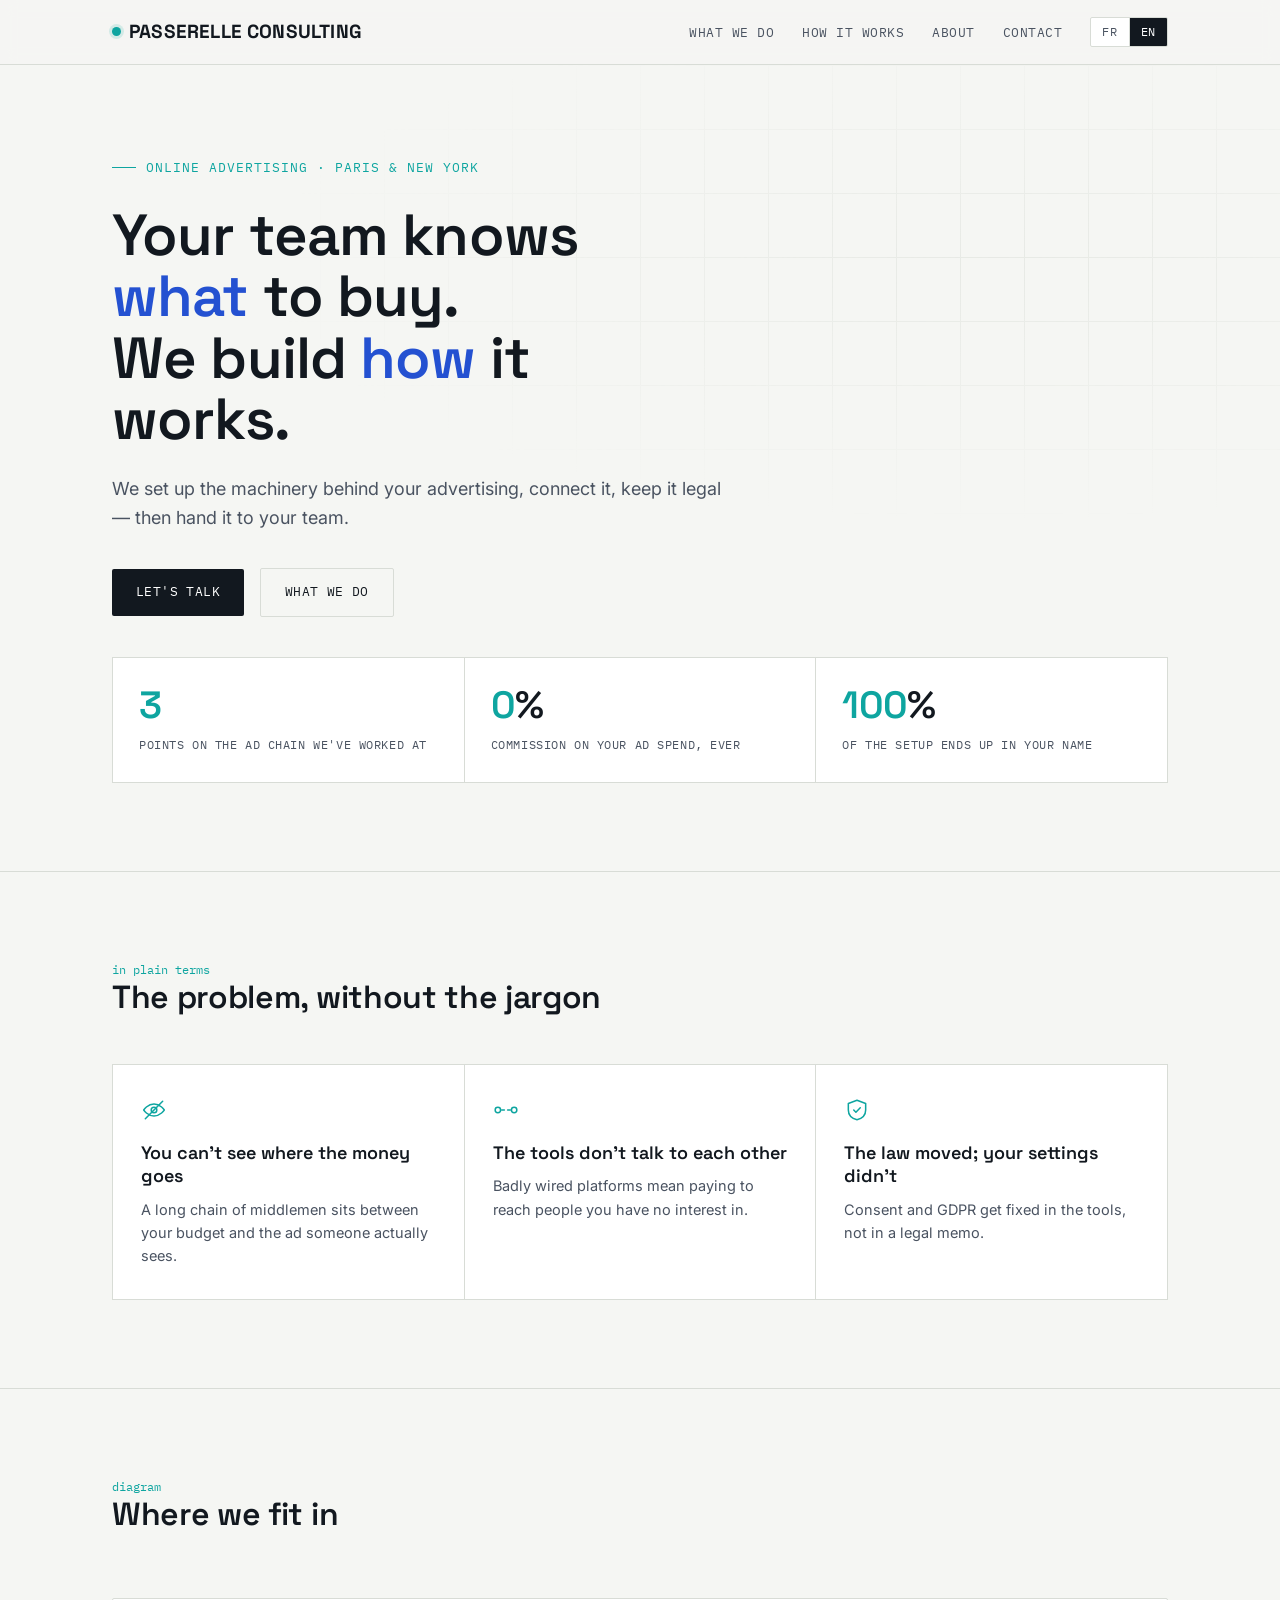
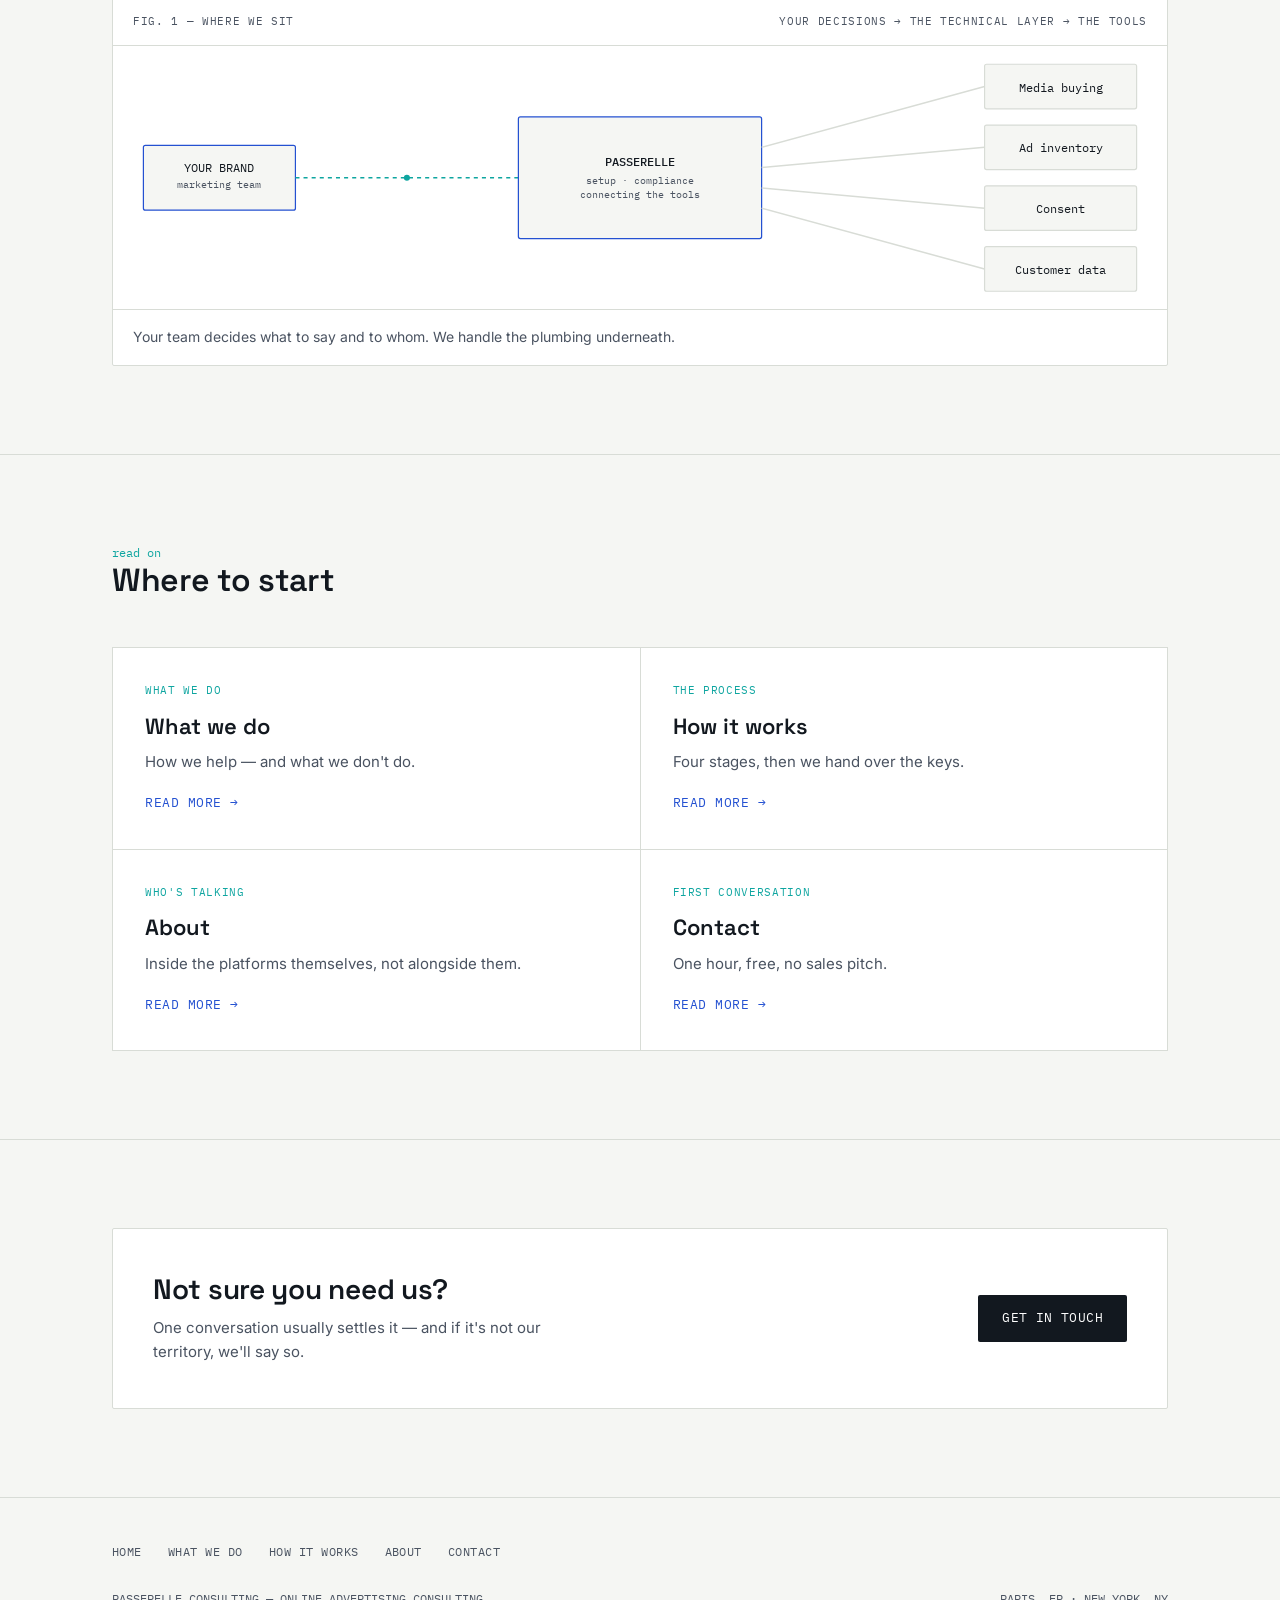
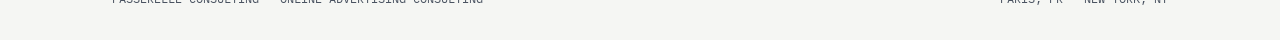
==== commit 490c7256: "Drop the "six ways" and "eight years" counts Both numbers appeared in headings, ledes, teasers and m" ====
--- a/index.html
+++ b/index.html
@@ -48,8 +48,8 @@
     <div class="wrap">
       <div class="facts">
         <div class="fact">
-          <div class="big">8 <span data-i18n="fact.n1u">yrs</span></div>
-          <div class="cap" data-i18n="fact.c1">inside the ad platforms — not the agency</div>
+          <div class="big"><span>3</span></div>
+          <div class="cap" data-i18n="fact.c1">points on the ad chain we've worked at</div>
         </div>
         <div class="fact">
           <div class="big"><span>0</span>%</div>
@@ -164,7 +164,7 @@
         <a class="teaser" href="services.html">
           <div class="k" data-i18n="teaser.k1">what we do</div>
           <h3 data-i18n="teaser.h1">What we do</h3>
-          <p data-i18n="teaser.p1">Six ways we help — and what we don't do.</p>
+          <p data-i18n="teaser.p1">How we help — and what we don't do.</p>
           <span class="go" data-i18n="teaser.go">Read more →</span>
         </a>
         <a class="teaser" href="approche.html">
@@ -176,7 +176,7 @@
         <a class="teaser" href="a-propos.html">
           <div class="k" data-i18n="teaser.k3">who's talking</div>
           <h3 data-i18n="teaser.h3">About</h3>
-          <p data-i18n="teaser.p3">Eight years inside the platforms themselves.</p>
+          <p data-i18n="teaser.p3">Inside the platforms themselves, not alongside them.</p>
           <span class="go" data-i18n="teaser.go">Read more →</span>
         </a>
         <a class="teaser" href="contact.html">
